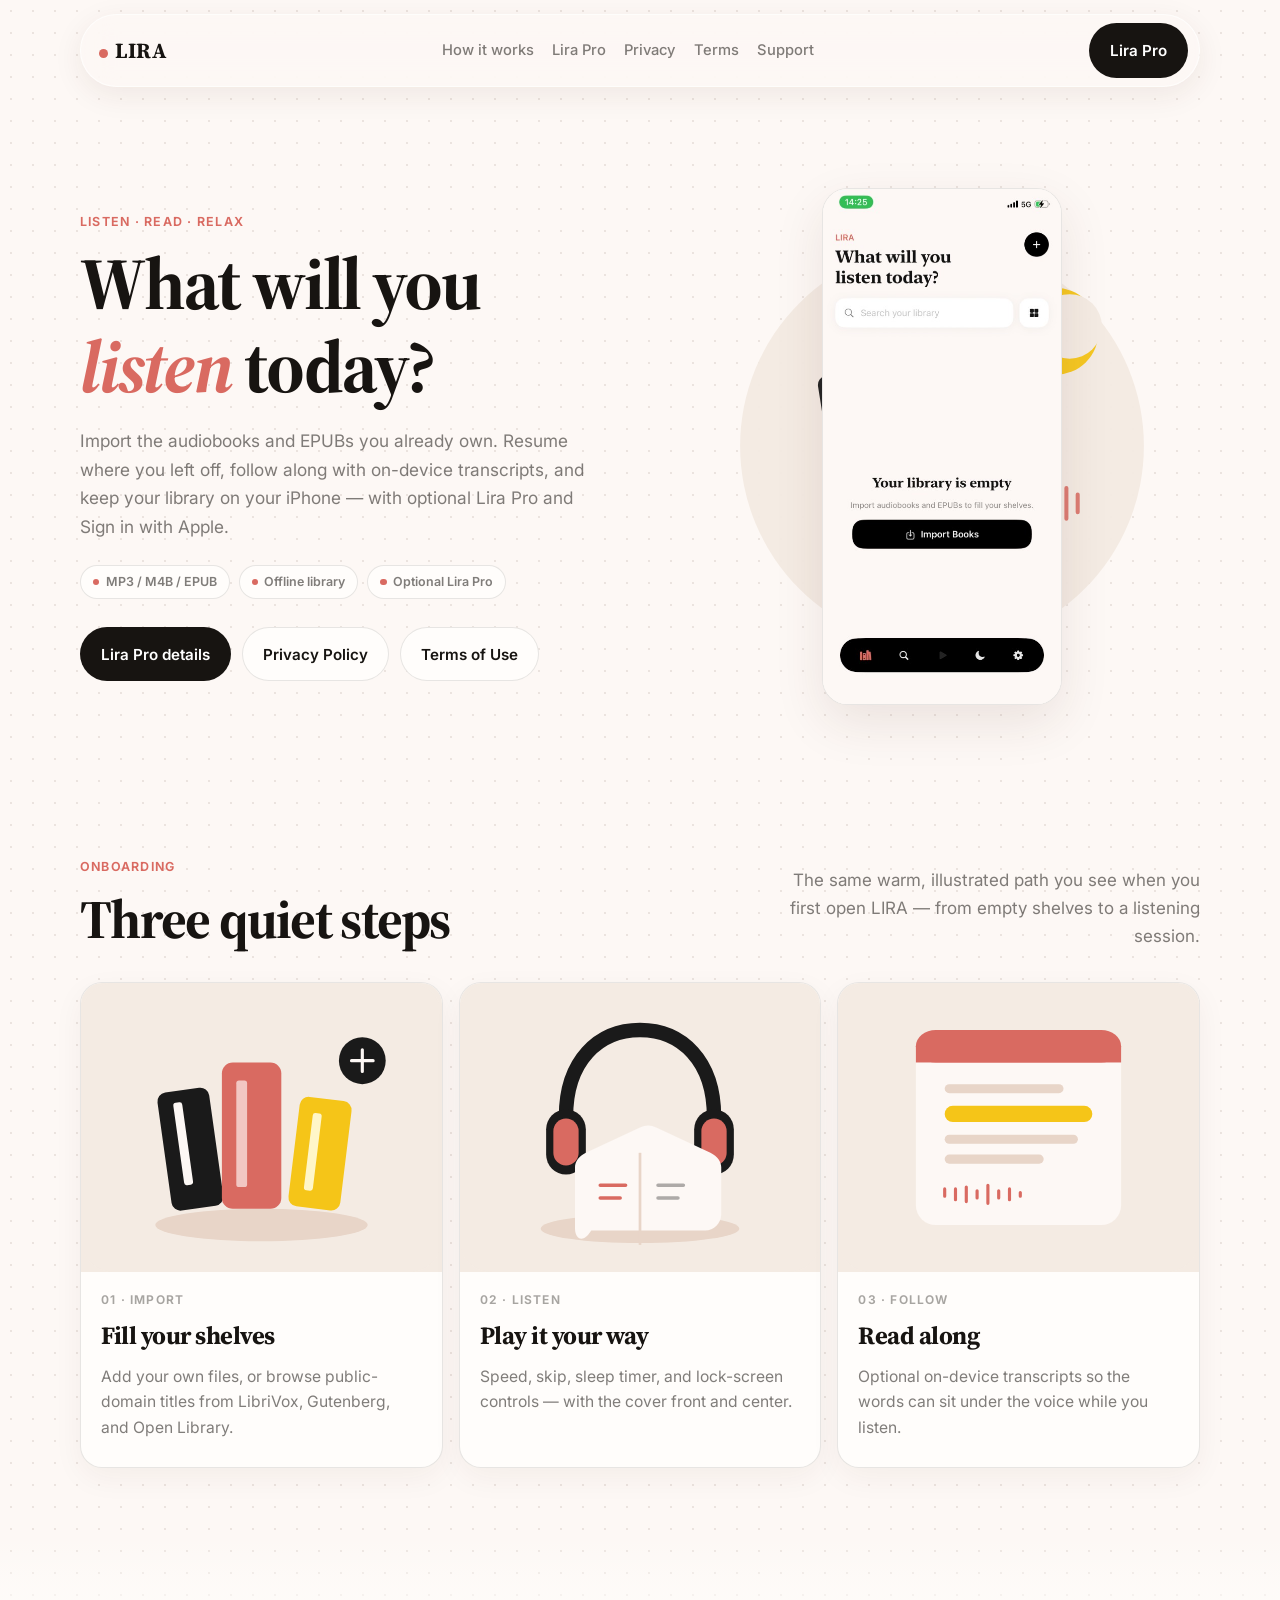
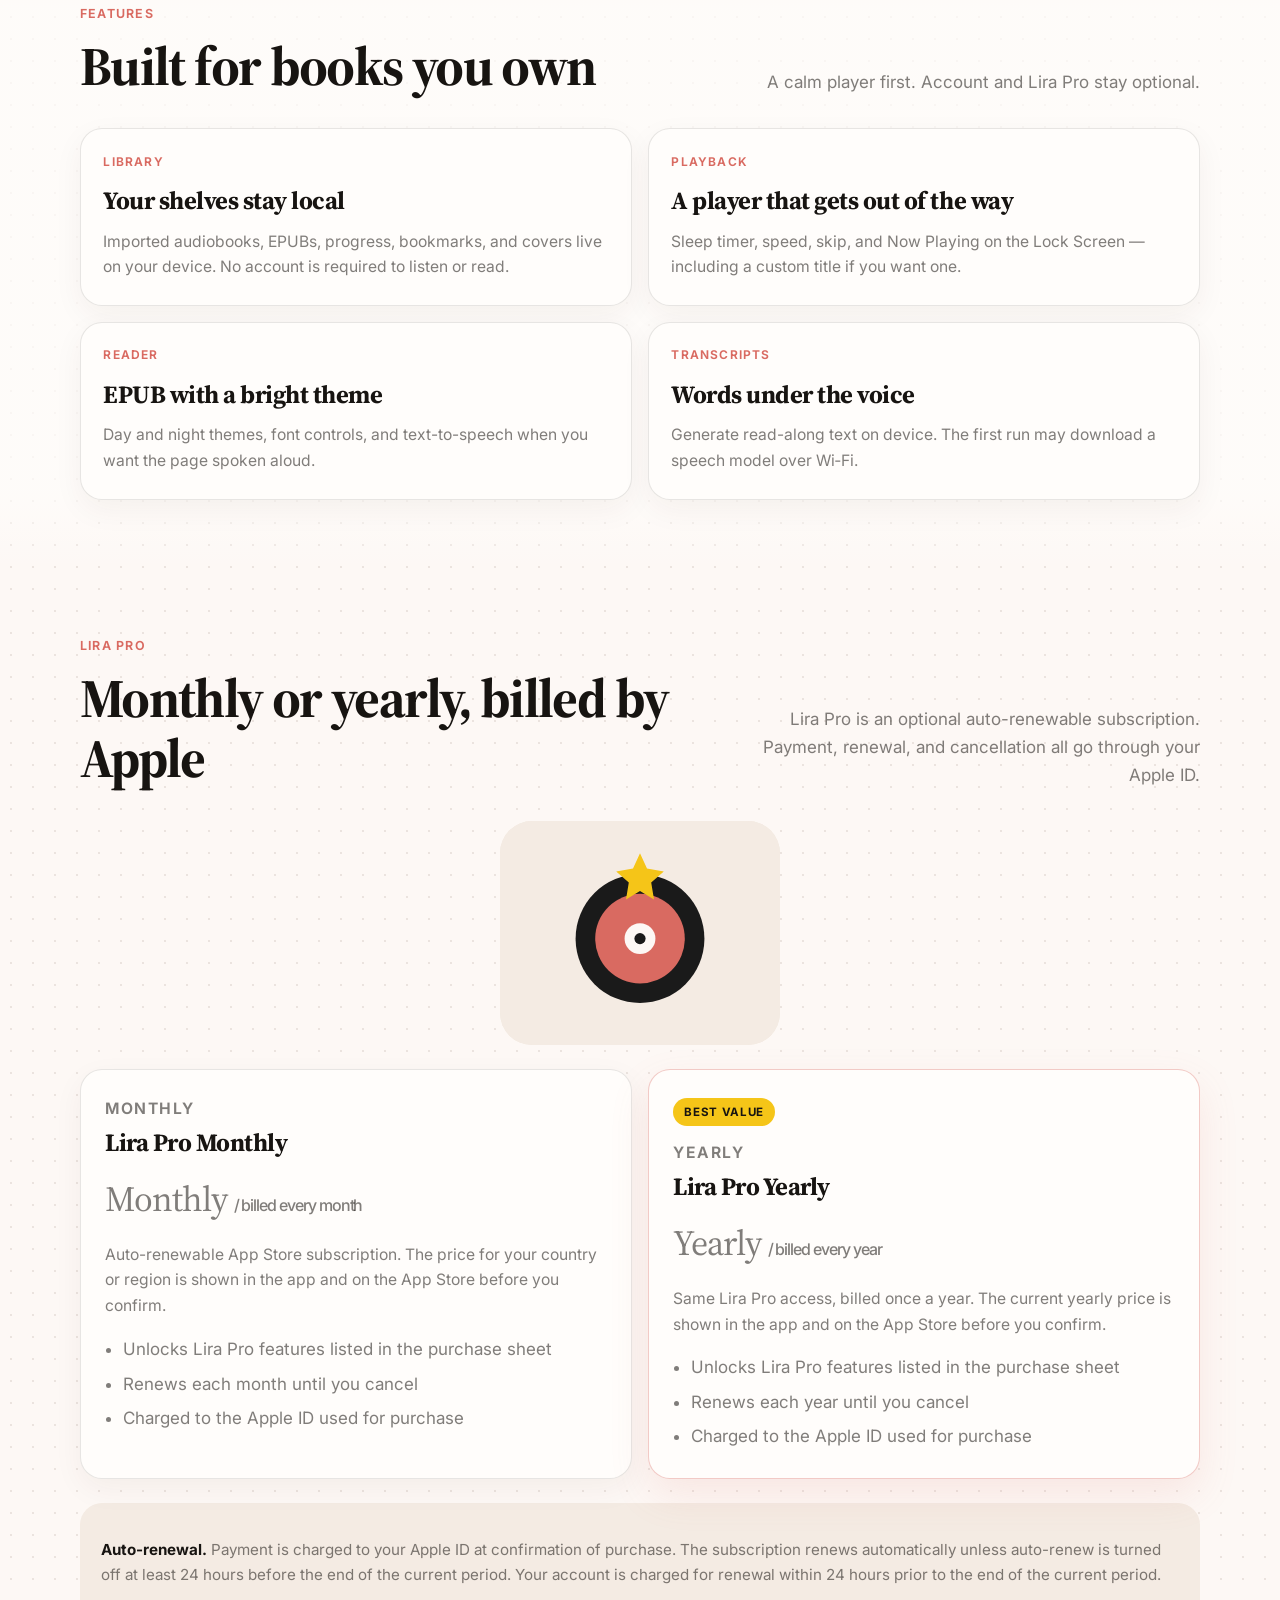
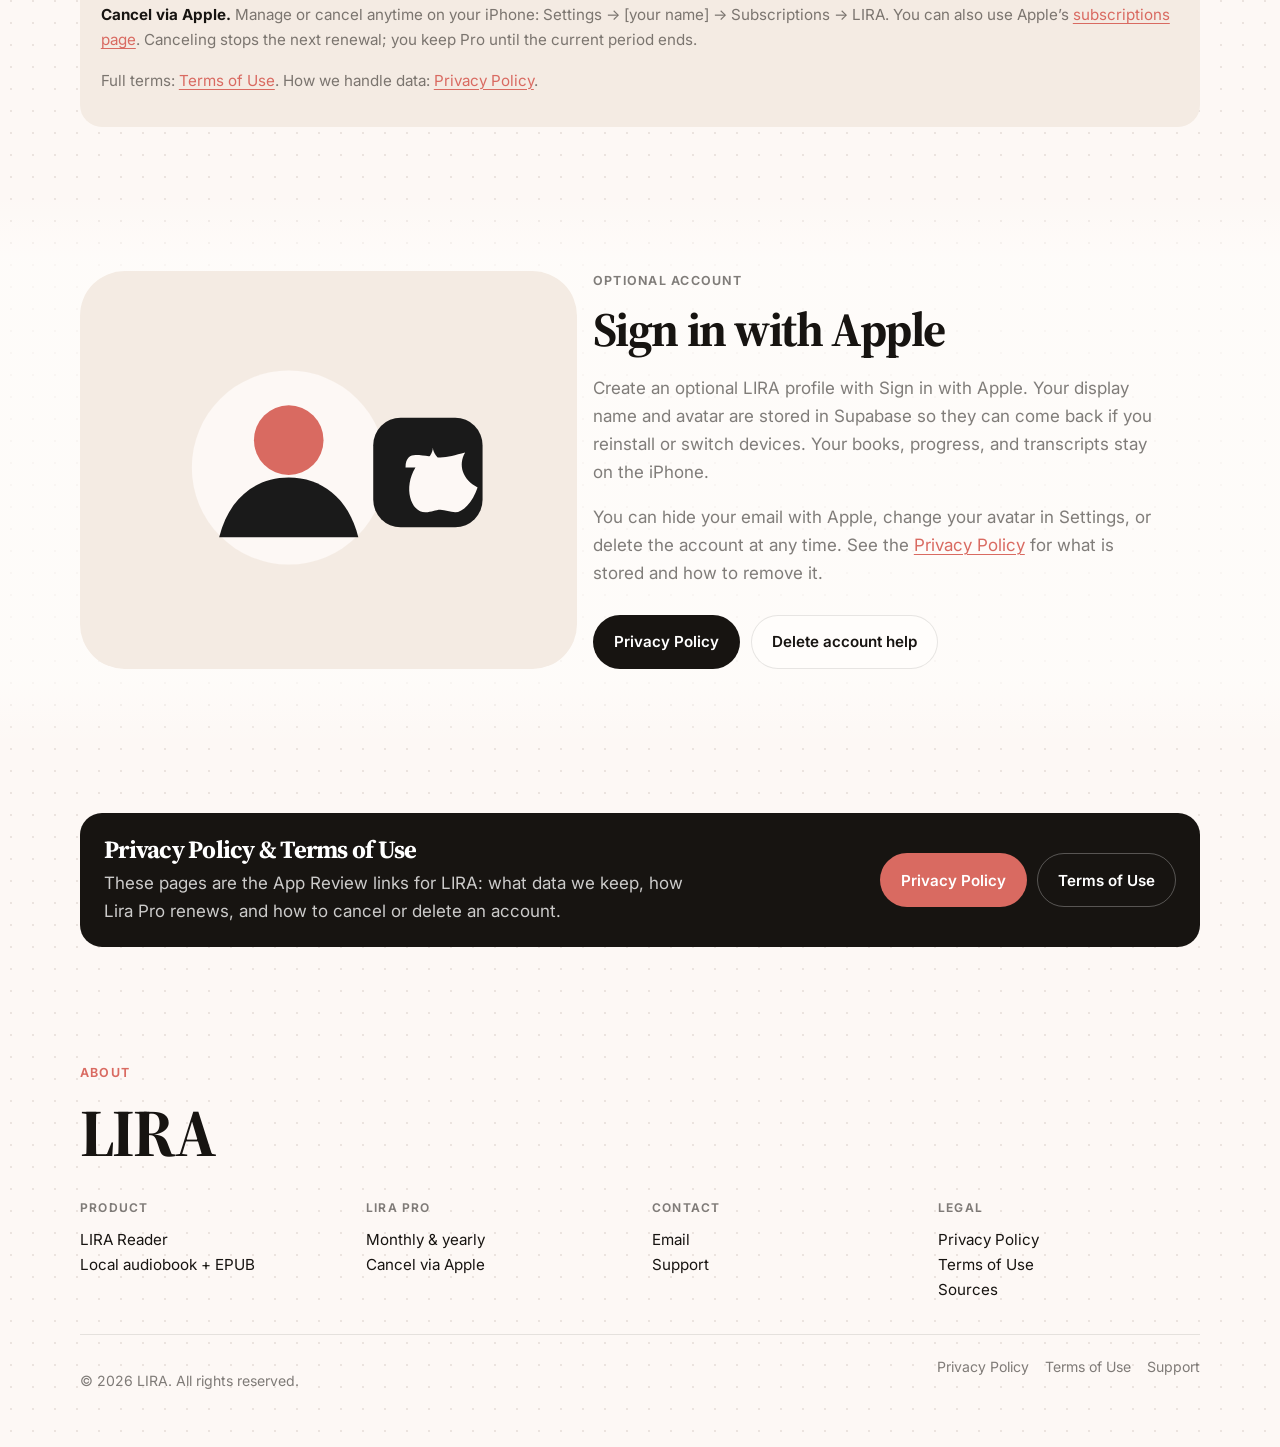
==== index.html @ 53549c36 "Redesign LIRA site in the app’s bright theme for App Review. Add Lira Pro monthly/yearly terms, Sign" ====
<!DOCTYPE html>
<html lang="en">
<head>
  <meta charset="UTF-8">
  <meta name="viewport" content="width=device-width, initial-scale=1">
  <title>LIRA — Audiobook &amp; EPUB Player</title>
  <meta name="description" content="LIRA is a calm audiobook and ebook player for books you already own. Optional Lira Pro, Sign in with Apple, and on-device listening.">
  <link rel="canonical" href="https://zeffou.github.io/lira-web/">
  <meta name="theme-color" content="#fdf8f5">
  <link rel="preconnect" href="https://fonts.googleapis.com">
  <link rel="preconnect" href="https://fonts.gstatic.com" crossorigin>
  <link href="https://fonts.googleapis.com/css2?family=Inter:wght@400;500;600;700&family=Source+Serif+4:ital,wght@0,600;0,700;1,600;1,700&display=swap" rel="stylesheet">
  <link rel="stylesheet" href="css/site.css">
</head>
<body>
  <a class="skip-link" href="#main">Skip to content</a>

  <header class="site-header">
    <div class="site-header__inner">
      <a class="logo" href="index.html"><span class="logo__mark"></span>LIRA</a>
      <nav class="site-nav" aria-label="Primary">
        <a href="#how">How it works</a>
        <a href="#pro">Lira Pro</a>
        <a href="privacy.html">Privacy</a>
        <a href="terms.html">Terms</a>
        <a href="support.html">Support</a>
      </nav>
      <a class="btn btn--fill header-cta" href="#pro">Lira Pro</a>
      <button class="nav-toggle" type="button" aria-expanded="false" aria-controls="mobile-nav" aria-label="Open menu">
        <span></span><span></span><span></span>
      </button>
    </div>
    <nav class="mobile-nav" id="mobile-nav" aria-label="Mobile">
      <a href="#how">How it works</a>
      <a href="#pro">Lira Pro</a>
      <a href="#account">Sign in with Apple</a>
      <a href="privacy.html">Privacy Policy</a>
      <a href="terms.html">Terms of Use</a>
      <a href="support.html">Support</a>
      <a class="btn btn--fill" href="#pro">View Lira Pro</a>
    </nav>
  </header>

  <main id="main">
    <section class="shell hero">
      <div>
        <p class="label">Listen · Read · Relax</p>
        <h1 class="display">What will you <span class="mark">listen</span> today?</h1>
        <p class="hero__lead">Import the audiobooks and EPUBs you already own. Resume where you left off, follow along with on-device transcripts, and keep your library on your iPhone — with optional Lira Pro and Sign in with Apple.</p>
        <div class="hero__meta">
          <span class="chip">MP3 / M4B / EPUB</span>
          <span class="chip">Offline library</span>
          <span class="chip">Optional Lira Pro</span>
        </div>
        <div class="hero__actions">
          <a class="btn btn--fill" href="#pro">Lira Pro details</a>
          <a class="btn btn--ghost" href="privacy.html">Privacy Policy</a>
          <a class="btn btn--ghost" href="terms.html">Terms of Use</a>
        </div>
      </div>

      <div class="hero-visual" aria-hidden="true">
        <img class="hero-blob" src="assets/illu-hero.svg" alt="">
        <div class="phone phone--front">
          <img src="assets/library.png" alt="">
        </div>
      </div>
    </section>

    <section class="section" id="how">
      <div class="shell">
        <div class="section__head">
          <div>
            <p class="label">Onboarding</p>
            <h2 class="display">Three quiet steps</h2>
          </div>
          <p>The same warm, illustrated path you see when you first open LIRA — from empty shelves to a listening session.</p>
        </div>

        <div class="onboard-grid">
          <article class="onboard-card">
            <img src="assets/illu-import.svg" alt="">
            <div class="onboard-card__body">
              <p class="kicker">01 · Import</p>
              <h3>Fill your shelves</h3>
              <p>Add your own files, or browse public-domain titles from LibriVox, Gutenberg, and Open Library.</p>
            </div>
          </article>
          <article class="onboard-card">
            <img src="assets/illu-listen.svg" alt="">
            <div class="onboard-card__body">
              <p class="kicker">02 · Listen</p>
              <h3>Play it your way</h3>
              <p>Speed, skip, sleep timer, and lock-screen controls — with the cover front and center.</p>
            </div>
          </article>
          <article class="onboard-card">
            <img src="assets/illu-follow.svg" alt="">
            <div class="onboard-card__body">
              <p class="kicker">03 · Follow</p>
              <h3>Read along</h3>
              <p>Optional on-device transcripts so the words can sit under the voice while you listen.</p>
            </div>
          </article>
        </div>
      </div>
    </section>

    <section class="section section--paper" id="features">
      <div class="shell">
        <div class="section__head">
          <div>
            <p class="label">Features</p>
            <h2 class="display">Built for books you own</h2>
          </div>
          <p>A calm player first. Account and Lira Pro stay optional.</p>
        </div>
        <div class="feature-grid">
          <article class="feature-card">
            <p class="kicker">Library</p>
            <h3>Your shelves stay local</h3>
            <p>Imported audiobooks, EPUBs, progress, bookmarks, and covers live on your device. No account is required to listen or read.</p>
          </article>
          <article class="feature-card">
            <p class="kicker">Playback</p>
            <h3>A player that gets out of the way</h3>
            <p>Sleep timer, speed, skip, and Now Playing on the Lock Screen — including a custom title if you want one.</p>
          </article>
          <article class="feature-card">
            <p class="kicker">Reader</p>
            <h3>EPUB with a bright theme</h3>
            <p>Day and night themes, font controls, and text-to-speech when you want the page spoken aloud.</p>
          </article>
          <article class="feature-card">
            <p class="kicker">Transcripts</p>
            <h3>Words under the voice</h3>
            <p>Generate read-along text on device. The first run may download a speech model over Wi‑Fi.</p>
          </article>
        </div>
      </div>
    </section>

    <section class="section" id="pro">
      <div class="shell">
        <div class="section__head">
          <div>
            <p class="label">Lira Pro</p>
            <h2 class="display">Monthly or yearly, billed by Apple</h2>
          </div>
          <p>Lira Pro is an optional auto-renewable subscription. Payment, renewal, and cancellation all go through your Apple ID.</p>
        </div>
        <img class="section-illu" src="assets/illu-pro.svg" alt="Illustrated listening disc with a gold star">

        <div class="plan-grid">
          <article class="plan-card">
            <p class="label">Monthly</p>
            <h3>Lira Pro Monthly</h3>
            <p class="price">Monthly <span>/ billed every month</span></p>
            <p>Auto-renewable App Store subscription. The price for your country or region is shown in the app and on the App Store before you confirm.</p>
            <ul>
              <li>Unlocks Lira Pro features listed in the purchase sheet</li>
              <li>Renews each month until you cancel</li>
              <li>Charged to the Apple ID used for purchase</li>
            </ul>
          </article>
          <article class="plan-card plan-card--yearly">
            <span class="plan-badge">Best value</span>
            <p class="label">Yearly</p>
            <h3>Lira Pro Yearly</h3>
            <p class="price">Yearly <span>/ billed every year</span></p>
            <p>Same Lira Pro access, billed once a year. The current yearly price is shown in the app and on the App Store before you confirm.</p>
            <ul>
              <li>Unlocks Lira Pro features listed in the purchase sheet</li>
              <li>Renews each year until you cancel</li>
              <li>Charged to the Apple ID used for purchase</li>
            </ul>
          </article>
        </div>

        <div class="renew-note">
          <p><strong>Auto-renewal.</strong> Payment is charged to your Apple ID at confirmation of purchase. The subscription renews automatically unless auto-renew is turned off at least 24 hours before the end of the current period. Your account is charged for renewal within 24 hours prior to the end of the current period.</p>
          <p><strong>Cancel via Apple.</strong> Manage or cancel anytime on your iPhone: Settings → [your name] → Subscriptions → LIRA. You can also use Apple’s <a href="https://apps.apple.com/account/subscriptions">subscriptions page</a>. Canceling stops the next renewal; you keep Pro until the current period ends.</p>
          <p>Full terms: <a href="terms.html">Terms of Use</a>. How we handle data: <a href="privacy.html">Privacy Policy</a>.</p>
        </div>
      </div>
    </section>

    <section class="section section--paper" id="account">
      <div class="shell account-grid">
        <img src="assets/illu-account.svg" alt="Illustrated profile avatar next to the Apple sign-in mark">
        <div class="account-copy">
          <p class="label">Optional account</p>
          <h2 class="display">Sign in with Apple</h2>
          <p>Create an optional LIRA profile with Sign in with Apple. Your display name and avatar are stored in Supabase so they can come back if you reinstall or switch devices. Your books, progress, and transcripts stay on the iPhone.</p>
          <p>You can hide your email with Apple, change your avatar in Settings, or delete the account at any time. See the <a href="privacy.html">Privacy Policy</a> for what is stored and how to remove it.</p>
          <div class="hero__actions">
            <a class="btn btn--fill" href="privacy.html">Privacy Policy</a>
            <a class="btn btn--ghost" href="support.html">Delete account help</a>
          </div>
        </div>
      </div>
    </section>

    <section class="section">
      <div class="shell">
        <div class="legal-callout">
          <div>
            <h2 class="display">Privacy Policy &amp; Terms of Use</h2>
            <p>These pages are the App Review links for LIRA: what data we keep, how Lira Pro renews, and how to cancel or delete an account.</p>
          </div>
          <div class="legal-callout__actions">
            <a class="btn btn--coral" href="privacy.html">Privacy Policy</a>
            <a class="btn btn--ghost" href="terms.html">Terms of Use</a>
          </div>
        </div>
      </div>
    </section>
  </main>

  <footer class="site-footer">
    <div class="shell">
      <p class="label">About</p>
      <h2 class="display" style="font-size:clamp(2.4rem,7vw,4.2rem)">LIRA</h2>
      <div class="colophon-grid">
        <div>
          <h3>Product</h3>
          <p>LIRA Reader<br>Local audiobook + EPUB</p>
        </div>
        <div>
          <h3>Lira Pro</h3>
          <p><a href="#pro">Monthly &amp; yearly</a><br>Cancel via Apple</p>
        </div>
        <div>
          <h3>Contact</h3>
          <p><a href="mailto:tumba.miller@gmail.com">Email</a><br><a href="support.html">Support</a></p>
        </div>
        <div>
          <h3>Legal</h3>
          <p><a href="privacy.html">Privacy Policy</a><br><a href="terms.html">Terms of Use</a><br><a href="sources.html">Sources</a></p>
        </div>
      </div>
      <div class="site-footer__bottom">
        <p>© <span id="y"></span> LIRA. All rights reserved.</p>
        <div class="footer-links">
          <a href="privacy.html">Privacy Policy</a>
          <a href="terms.html">Terms of Use</a>
          <a href="support.html">Support</a>
        </div>
      </div>
    </div>
  </footer>
  <script src="js/site.js"></script>
</body>
</html>
---- css/site.css ----
:root {
  --cream: #fdf8f5;
  --cream-deep: #f4ebe3;
  --paper: #fffdfb;
  --coral: #d96a61;
  --coral-deep: #c2554d;
  --coral-soft: #f2c7c3;
  --mustard: #f5c518;
  --ink: #171411;
  --muted: rgba(23, 20, 17, 0.55);
  --faint: rgba(23, 20, 17, 0.38);
  --line: rgba(23, 20, 17, 0.1);
  --shadow: 0 18px 50px rgba(80, 42, 28, 0.1);
  --radius: 22px;
  --radius-lg: 32px;
  --max: 1120px;
  --font: "Inter", system-ui, -apple-system, sans-serif;
  --display: "Source Serif 4", Georgia, "Times New Roman", serif;
}

*,
*::before,
*::after {
  box-sizing: border-box;
}

html {
  scroll-behavior: smooth;
}

@media (prefers-reduced-motion: reduce) {
  html {
    scroll-behavior: auto;
  }

  *,
  *::before,
  *::after {
    animation: none !important;
    transition: none !important;
  }
}

body {
  margin: 0;
  min-height: 100dvh;
  color: var(--ink);
  font-family: var(--font);
  font-size: 1.0625rem;
  line-height: 1.65;
  background-color: var(--cream);
  background-image: radial-gradient(rgba(80, 42, 28, 0.1) 1px, transparent 1px);
  background-size: 22px 22px;
}

img {
  max-width: 100%;
  display: block;
}

a {
  color: var(--coral);
  text-decoration-thickness: 1px;
  text-underline-offset: 0.18em;
}

a:hover {
  color: var(--coral-deep);
}

.skip-link {
  position: absolute;
  left: -9999px;
  top: 0;
  z-index: 100;
  background: var(--ink);
  color: #fff;
  padding: 0.75rem 1rem;
  border-radius: 999px;
}

.skip-link:focus {
  left: 1rem;
  top: 1rem;
}

.shell {
  width: min(100% - 2rem, var(--max));
  margin-inline: auto;
}

.label {
  margin: 0 0 0.7rem;
  color: var(--coral);
  font-size: 0.78rem;
  font-weight: 650;
  letter-spacing: 0.1em;
  text-transform: uppercase;
}

.display {
  margin: 0;
  font-family: var(--display);
  font-weight: 700;
  letter-spacing: -0.03em;
  line-height: 1.12;
}

.mark {
  font-style: italic;
  color: var(--coral);
}

/* Header */
.site-header {
  position: sticky;
  top: 0;
  z-index: 40;
  padding: 0.85rem 1rem 0;
  background: transparent;
}

.site-header__inner {
  display: flex;
  align-items: center;
  justify-content: space-between;
  gap: 1rem;
  width: min(100%, var(--max));
  margin-inline: auto;
  padding: 0.55rem 0.7rem 0.55rem 1.15rem;
  border: 1px solid rgba(255, 255, 255, 0.65);
  border-radius: 999px;
  background: rgba(253, 248, 245, 0.78);
  box-shadow: 0 8px 30px rgba(80, 42, 28, 0.08);
  backdrop-filter: blur(16px) saturate(160%);
  -webkit-backdrop-filter: blur(16px) saturate(160%);
}

.logo {
  display: inline-flex;
  align-items: baseline;
  gap: 0.45rem;
  color: var(--ink);
  text-decoration: none;
  font-family: var(--display);
  font-size: 1.35rem;
  font-weight: 700;
  letter-spacing: 0.02em;
}

.logo:hover {
  color: var(--ink);
}

.logo__mark {
  width: 0.55rem;
  height: 0.55rem;
  border-radius: 50%;
  background: var(--coral);
}

.site-nav {
  display: none;
  flex-wrap: wrap;
  gap: 0.2rem 1.15rem;
}

.site-nav a {
  color: var(--muted);
  text-decoration: none;
  font-size: 0.92rem;
  font-weight: 500;
}

.site-nav a:hover,
.site-nav a[aria-current="page"] {
  color: var(--ink);
}

.header-cta {
  display: none;
}

.nav-toggle {
  width: 44px;
  height: 44px;
  border: 0;
  background: transparent;
  border-radius: 999px;
  cursor: pointer;
}

.nav-toggle span {
  display: block;
  width: 18px;
  height: 2px;
  margin: 5px auto;
  background: var(--ink);
  border-radius: 2px;
}

.mobile-nav {
  display: none;
  position: absolute;
  left: 1rem;
  right: 1rem;
  top: 4.6rem;
  padding: 0.75rem 1.25rem 1.25rem;
  border: 1px solid var(--line);
  border-radius: var(--radius);
  background: rgba(253, 248, 245, 0.96);
  box-shadow: var(--shadow);
}

.mobile-nav.is-open {
  display: flex;
  flex-direction: column;
  gap: 0.15rem;
}

.mobile-nav a {
  padding: 0.7rem 0;
  color: var(--ink);
  text-decoration: none;
  border-bottom: 1px solid var(--line);
  font-weight: 500;
}

.mobile-nav a.btn {
  margin-top: 0.75rem;
  border-bottom: 0;
  color: #fff;
}

@media (min-width: 880px) {
  .site-nav,
  .header-cta {
    display: flex;
  }

  .nav-toggle,
  .mobile-nav {
    display: none !important;
  }
}

/* Buttons — black pills like the app */
.btn {
  display: inline-flex;
  align-items: center;
  justify-content: center;
  gap: 0.5rem;
  padding: 0.85rem 1.25rem;
  border: 1px solid transparent;
  border-radius: 999px;
  color: var(--ink);
  background: transparent;
  font-family: var(--font);
  font-size: 0.95rem;
  font-weight: 600;
  text-decoration: none;
  transition: transform 0.15s ease, background 0.15s ease, color 0.15s ease;
}

.btn:hover {
  color: var(--ink);
}

@media (prefers-reduced-motion: no-preference) {
  .btn:hover {
    transform: translateY(-1px);
  }
}

.btn--fill {
  background: var(--ink);
  color: #fff;
}

.btn--fill:hover {
  background: #2a2623;
  color: #fff;
}

.btn--coral {
  background: var(--coral);
  color: #fff;
}

.btn--coral:hover {
  background: var(--coral-deep);
  color: #fff;
}

.btn--ghost {
  border-color: var(--line);
  background: var(--paper);
  color: var(--ink);
}

.btn--ghost:hover {
  border-color: rgba(23, 20, 17, 0.22);
  color: var(--ink);
}

/* Hero */
.hero {
  padding: 3.5rem 0 2.5rem;
  display: grid;
  gap: 2.5rem;
  align-items: center;
}

@media (min-width: 960px) {
  .hero {
    grid-template-columns: 1.05fr 0.95fr;
    gap: 2rem;
    min-height: 78vh;
    padding: 4.5rem 0 3.5rem;
  }
}

.hero h1 {
  font-size: clamp(2.6rem, 7vw, 4.6rem);
  max-width: 12ch;
}

.hero__lead {
  margin: 1.2rem 0 0;
  max-width: 32rem;
  color: var(--muted);
  font-size: 1.08rem;
}

.hero__meta {
  margin: 1.5rem 0 0;
  display: flex;
  flex-wrap: wrap;
  gap: 0.55rem;
}

.chip {
  display: inline-flex;
  align-items: center;
  gap: 0.4rem;
  padding: 0.35rem 0.75rem;
  border-radius: 999px;
  background: var(--paper);
  border: 1px solid var(--line);
  color: var(--muted);
  font-size: 0.78rem;
  font-weight: 600;
}

.chip::before {
  content: "";
  width: 0.4rem;
  height: 0.4rem;
  border-radius: 50%;
  background: var(--coral);
}

.hero__actions {
  margin-top: 1.75rem;
  display: flex;
  flex-wrap: wrap;
  gap: 0.7rem;
}

.hero-visual {
  position: relative;
  min-height: 28rem;
  display: grid;
  place-items: center;
}

.hero-blob {
  position: absolute;
  width: min(92%, 420px);
  opacity: 0.95;
  z-index: 0;
}

.phone {
  width: min(100%, 240px);
  border: 1px solid var(--line);
  background: var(--paper);
  overflow: hidden;
  position: relative;
  z-index: 2;
  box-shadow: var(--shadow);
  border-radius: 1.6rem;
}

.phone img {
  width: 100%;
  aspect-ratio: 9 / 19.5;
  object-fit: contain;
  object-position: top center;
  background: var(--cream);
}

/* Sections */
.section {
  padding: 4.25rem 0;
}

.section--paper {
  background: linear-gradient(180deg, transparent, rgba(255, 253, 251, 0.7) 12%, rgba(255, 253, 251, 0.7) 88%, transparent);
}

.section__head {
  display: grid;
  gap: 1rem;
  margin-bottom: 2rem;
}

@media (min-width: 860px) {
  .section__head {
    grid-template-columns: 1.2fr 0.8fr;
    align-items: end;
  }

  .section__head > p {
    text-align: right;
    justify-self: end;
  }
}

.section__head h2 {
  font-size: clamp(2.1rem, 5vw, 3.4rem);
}

.section__head > p {
  margin: 0;
  color: var(--muted);
  max-width: 28rem;
}

.onboard-grid,
.feature-grid,
.plan-grid,
.account-grid {
  display: grid;
  gap: 1rem;
}

@media (min-width: 800px) {
  .onboard-grid {
    grid-template-columns: repeat(3, 1fr);
  }

  .plan-grid {
    grid-template-columns: repeat(2, 1fr);
  }

  .account-grid {
    grid-template-columns: 0.9fr 1.1fr;
    align-items: center;
  }
}

@media (min-width: 880px) {
  .feature-grid {
    grid-template-columns: repeat(2, 1fr);
  }
}

.onboard-card,
.feature-card,
.plan-card,
.panel {
  background: var(--paper);
  border: 1px solid var(--line);
  border-radius: var(--radius);
  box-shadow: 0 10px 30px rgba(80, 42, 28, 0.05);
}

.onboard-card {
  overflow: hidden;
  padding: 0 0 1.35rem;
}

.onboard-card img {
  width: 100%;
  aspect-ratio: 5 / 4;
  object-fit: cover;
  background: var(--cream-deep);
}

.onboard-card .onboard-card__body {
  padding: 1.15rem 1.25rem 0.25rem;
}

.onboard-card .kicker {
  margin: 0 0 0.35rem;
  color: var(--faint);
  font-size: 0.75rem;
  font-weight: 650;
  letter-spacing: 0.1em;
  text-transform: uppercase;
}

.onboard-card h3,
.feature-card h3,
.plan-card h3 {
  margin: 0 0 0.45rem;
  font-family: var(--display);
  font-size: 1.55rem;
  font-weight: 700;
  letter-spacing: -0.02em;
}

.onboard-card p,
.feature-card p,
.plan-card p {
  margin: 0;
  color: var(--muted);
  font-size: 0.98rem;
}

.feature-card {
  padding: 1.4rem 1.4rem 1.55rem;
}

.feature-card .kicker {
  margin: 0 0 0.55rem;
  color: var(--coral);
  font-size: 0.75rem;
  font-weight: 650;
  letter-spacing: 0.1em;
  text-transform: uppercase;
}

.plan-card {
  padding: 1.6rem 1.5rem 1.7rem;
  position: relative;
}

.plan-card--yearly {
  border-color: rgba(217, 106, 97, 0.35);
  box-shadow: 0 16px 40px rgba(217, 106, 97, 0.12);
}

.plan-badge {
  display: inline-flex;
  margin-bottom: 0.85rem;
  padding: 0.28rem 0.7rem;
  border-radius: 999px;
  background: var(--mustard);
  color: var(--ink);
  font-size: 0.72rem;
  font-weight: 700;
  letter-spacing: 0.06em;
  text-transform: uppercase;
}

.plan-card .price {
  margin: 0.35rem 0 0.85rem;
  font-family: var(--display);
  font-size: 2.2rem;
  letter-spacing: -0.03em;
}

.plan-card .price span {
  font-family: var(--font);
  font-size: 1rem;
  color: var(--muted);
  font-weight: 500;
}

.plan-card ul {
  margin: 1rem 0 0;
  padding-left: 1.1rem;
  color: var(--muted);
}

.plan-card li + li {
  margin-top: 0.4rem;
}

.section-illu {
  width: min(100%, 280px);
  margin: 0 auto 1.5rem;
  border-radius: var(--radius-lg);
  background: var(--cream-deep);
}

.renew-note {
  margin-top: 1.5rem;
  padding: 1.2rem 1.3rem;
  border-radius: var(--radius);
  background: var(--cream-deep);
  color: var(--muted);
  font-size: 0.95rem;
}

.renew-note strong {
  color: var(--ink);
}

.account-copy {
  padding: 0.5rem 0;
}

.account-copy h2 {
  font-size: clamp(2rem, 4.5vw, 3rem);
}

.account-copy p {
  color: var(--muted);
  max-width: 36rem;
}

.account-copy img {
  width: 100%;
  border-radius: var(--radius-lg);
  background: var(--cream-deep);
}

.legal-callout {
  display: flex;
  flex-wrap: wrap;
  gap: 1rem;
  align-items: center;
  justify-content: space-between;
  padding: 1.4rem 1.5rem;
  border-radius: var(--radius);
  background: var(--ink);
  color: #fff;
}

.legal-callout p {
  margin: 0;
  max-width: 38rem;
  color: rgba(255, 255, 255, 0.78);
}

.legal-callout h2 {
  margin: 0 0 0.35rem;
  color: #fff;
  font-size: 1.55rem;
}

.legal-callout .btn--ghost {
  background: transparent;
  border-color: rgba(255, 255, 255, 0.28);
  color: #fff;
}

.legal-callout .btn--ghost:hover {
  background: rgba(255, 255, 255, 0.08);
  color: #fff;
}

.legal-callout__actions {
  display: flex;
  flex-wrap: wrap;
  gap: 0.6rem;
}

/* Legal pages */
.page {
  padding: 3rem 0 4.5rem;
}

.panel {
  padding: 1.75rem 1.4rem;
}

.page-title {
  font-family: var(--display);
  font-size: clamp(2.1rem, 6vw, 3.4rem);
  letter-spacing: -0.03em;
  line-height: 1.12;
  margin: 0 0 0.65rem;
}

.page-lead,
.meta {
  color: var(--muted);
}

.meta {
  margin: 0 0 1.1rem;
  font-size: 0.92rem;
}

.page-lead {
  margin: 0 0 1.4rem;
  max-width: 42rem;
}

.prose h2 {
  margin: 2rem 0 0.65rem;
  font-family: var(--display);
  font-size: 1.45rem;
  letter-spacing: -0.02em;
}

.prose h3 {
  margin: 1.4rem 0 0.4rem;
  font-size: 1.05rem;
}

.prose p,
.prose ul {
  margin: 0 0 1rem;
  color: rgba(23, 20, 17, 0.78);
}

.prose ul {
  padding-left: 1.15rem;
}

.faq details {
  border-top: 1px solid var(--line);
  padding: 1rem 0;
}

.faq details:last-child {
  border-bottom: 1px solid var(--line);
}

.faq summary {
  cursor: pointer;
  font-family: var(--display);
  font-size: 1.25rem;
  letter-spacing: -0.02em;
}

.faq details p {
  margin: 0.75rem 0 0;
  color: var(--muted);
}

.source-list {
  list-style: none;
  margin: 0;
  padding: 0;
}

.source-list li {
  padding: 1.1rem 0;
  border-top: 1px solid var(--line);
}

.source-list li:last-child {
  border-bottom: 1px solid var(--line);
}

.source-list strong {
  display: block;
  margin-bottom: 0.25rem;
  font-family: var(--display);
  font-size: 1.3rem;
}

.source-list span {
  color: var(--muted);
}

/* Footer */
.site-footer {
  padding: 3rem 0 2.5rem;
}

.colophon-grid {
  display: grid;
  gap: 1.5rem;
  margin: 1.75rem 0 2rem;
}

@media (min-width: 800px) {
  .colophon-grid {
    grid-template-columns: repeat(4, 1fr);
  }
}

.colophon-grid h3 {
  margin: 0 0 0.55rem;
  color: var(--muted);
  font-size: 0.75rem;
  letter-spacing: 0.1em;
  text-transform: uppercase;
  font-weight: 650;
}

.colophon-grid p,
.colophon-grid a {
  margin: 0;
  color: var(--ink);
  font-size: 0.95rem;
  text-decoration: none;
}

.colophon-grid a:hover {
  color: var(--coral);
}

.site-footer__bottom {
  display: flex;
  flex-wrap: wrap;
  gap: 0.75rem 1.25rem;
  justify-content: space-between;
  border-top: 1px solid var(--line);
  padding-top: 1.25rem;
  color: var(--muted);
  font-size: 0.88rem;
}

.site-footer__bottom a {
  color: var(--muted);
  text-decoration: none;
}

.site-footer__bottom a:hover {
  color: var(--ink);
}

.footer-links {
  display: flex;
  flex-wrap: wrap;
  gap: 0.75rem 1rem;
}
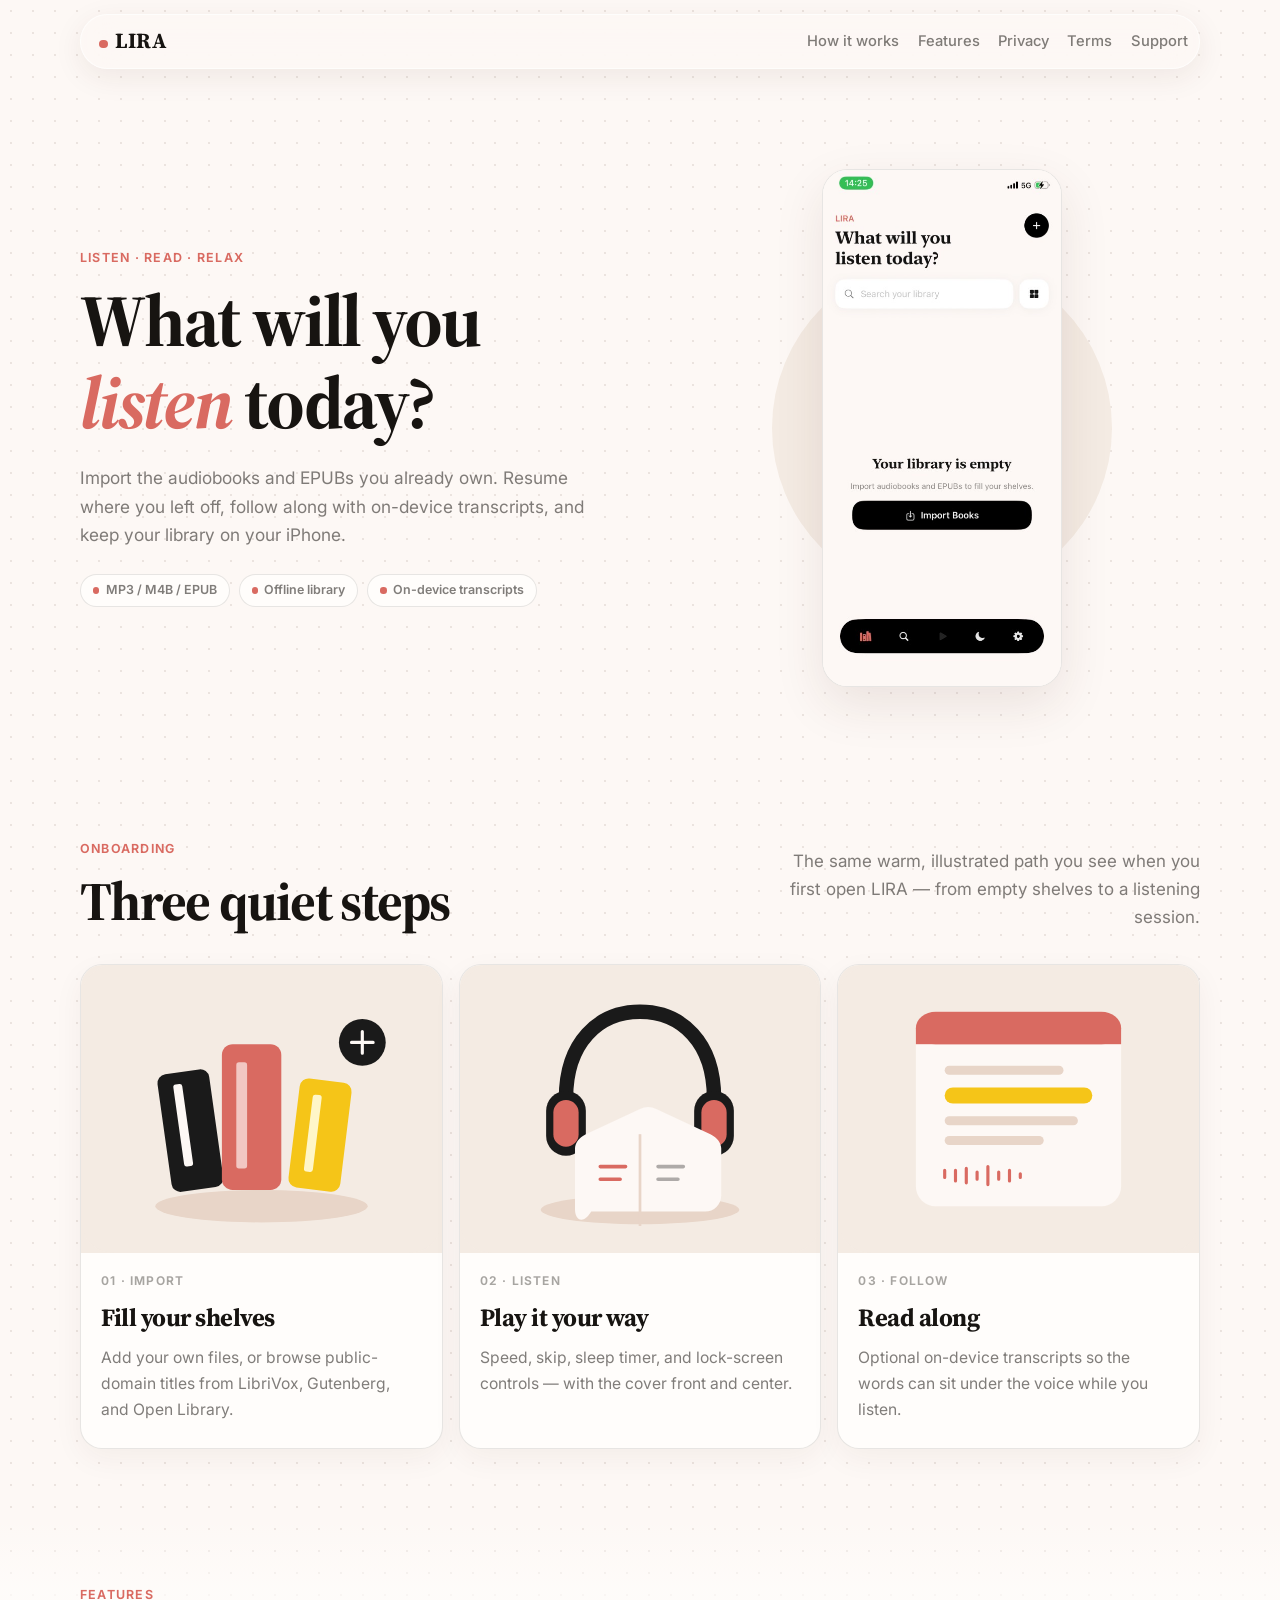
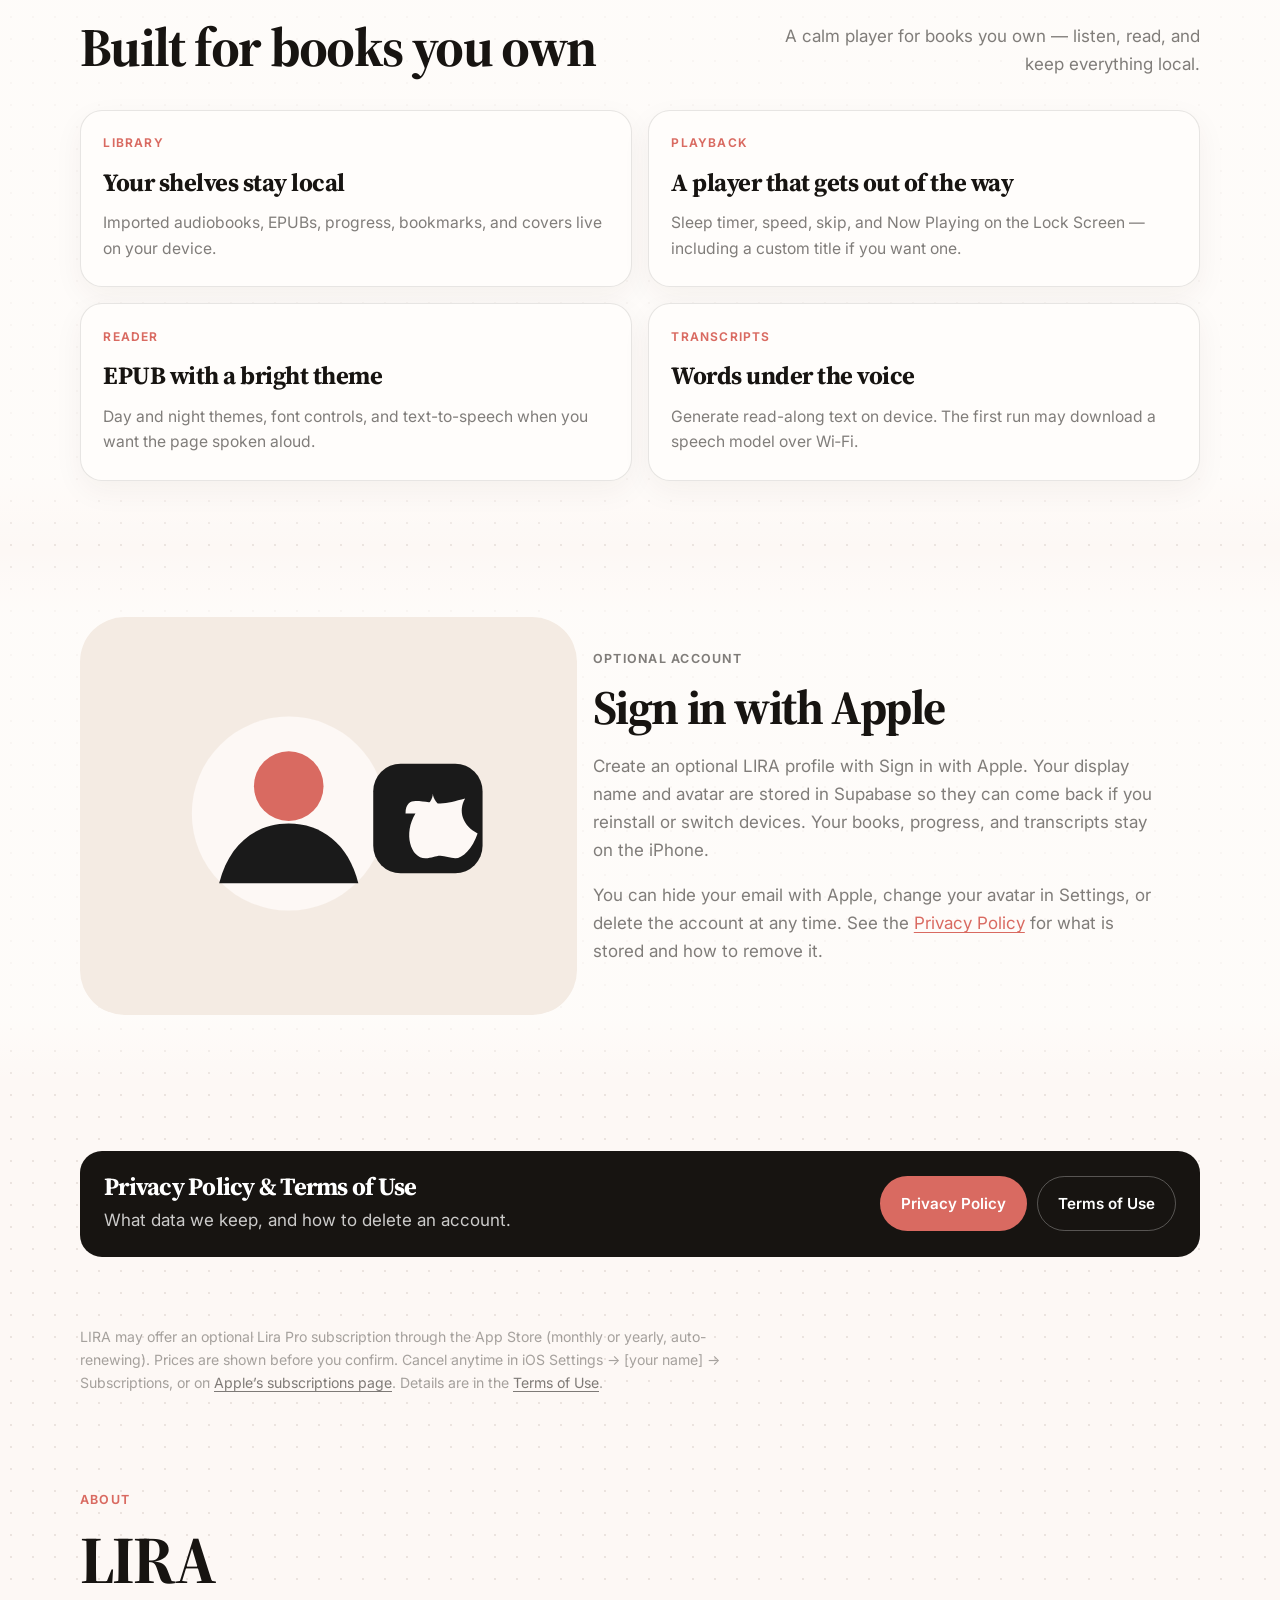
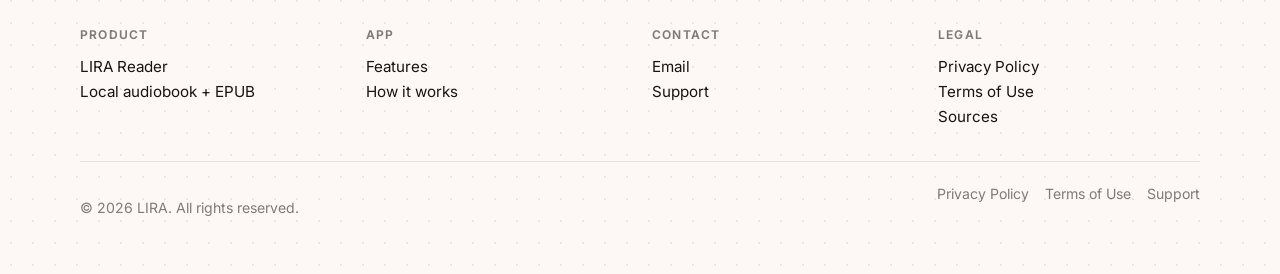
==== commit f8d3ebf1: "Quiet the homepage: drop hero buttons, simplify the phone backdrop, and tuck Lira Pro away. Keep the" ====
--- a/index.html
+++ b/index.html
@@ -4,7 +4,7 @@
   <meta charset="UTF-8">
   <meta name="viewport" content="width=device-width, initial-scale=1">
   <title>LIRA — Audiobook &amp; EPUB Player</title>
-  <meta name="description" content="LIRA is a calm audiobook and ebook player for books you already own. Optional Lira Pro, Sign in with Apple, and on-device listening.">
+  <meta name="description" content="LIRA is a calm audiobook and ebook player for books you already own. Import MP3, M4B, and EPUB files. Listen offline with sleep timer, bookmarks, and on-device transcripts.">
   <link rel="canonical" href="https://zeffou.github.io/lira-web/">
   <meta name="theme-color" content="#fdf8f5">
   <link rel="preconnect" href="https://fonts.googleapis.com">
@@ -20,24 +20,21 @@
       <a class="logo" href="index.html"><span class="logo__mark"></span>LIRA</a>
       <nav class="site-nav" aria-label="Primary">
         <a href="#how">How it works</a>
-        <a href="#pro">Lira Pro</a>
+        <a href="#features">Features</a>
         <a href="privacy.html">Privacy</a>
         <a href="terms.html">Terms</a>
         <a href="support.html">Support</a>
       </nav>
-      <a class="btn btn--fill header-cta" href="#pro">Lira Pro</a>
       <button class="nav-toggle" type="button" aria-expanded="false" aria-controls="mobile-nav" aria-label="Open menu">
         <span></span><span></span><span></span>
       </button>
     </div>
     <nav class="mobile-nav" id="mobile-nav" aria-label="Mobile">
       <a href="#how">How it works</a>
-      <a href="#pro">Lira Pro</a>
-      <a href="#account">Sign in with Apple</a>
+      <a href="#features">Features</a>
       <a href="privacy.html">Privacy Policy</a>
       <a href="terms.html">Terms of Use</a>
       <a href="support.html">Support</a>
-      <a class="btn btn--fill" href="#pro">View Lira Pro</a>
     </nav>
   </header>
 
@@ -46,21 +43,16 @@
       <div>
         <p class="label">Listen · Read · Relax</p>
         <h1 class="display">What will you <span class="mark">listen</span> today?</h1>
-        <p class="hero__lead">Import the audiobooks and EPUBs you already own. Resume where you left off, follow along with on-device transcripts, and keep your library on your iPhone — with optional Lira Pro and Sign in with Apple.</p>
+        <p class="hero__lead">Import the audiobooks and EPUBs you already own. Resume where you left off, follow along with on-device transcripts, and keep your library on your iPhone.</p>
         <div class="hero__meta">
           <span class="chip">MP3 / M4B / EPUB</span>
           <span class="chip">Offline library</span>
-          <span class="chip">Optional Lira Pro</span>
-        </div>
-        <div class="hero__actions">
-          <a class="btn btn--fill" href="#pro">Lira Pro details</a>
-          <a class="btn btn--ghost" href="privacy.html">Privacy Policy</a>
-          <a class="btn btn--ghost" href="terms.html">Terms of Use</a>
+          <span class="chip">On-device transcripts</span>
         </div>
       </div>
 
       <div class="hero-visual" aria-hidden="true">
-        <img class="hero-blob" src="assets/illu-hero.svg" alt="">
+        <div class="hero-blob"></div>
         <div class="phone phone--front">
           <img src="assets/library.png" alt="">
         </div>
@@ -113,13 +105,13 @@
             <p class="label">Features</p>
             <h2 class="display">Built for books you own</h2>
           </div>
-          <p>A calm player first. Account and Lira Pro stay optional.</p>
+          <p>A calm player for books you own — listen, read, and keep everything local.</p>
         </div>
         <div class="feature-grid">
           <article class="feature-card">
             <p class="kicker">Library</p>
             <h3>Your shelves stay local</h3>
-            <p>Imported audiobooks, EPUBs, progress, bookmarks, and covers live on your device. No account is required to listen or read.</p>
+            <p>Imported audiobooks, EPUBs, progress, bookmarks, and covers live on your device.</p>
           </article>
           <article class="feature-card">
             <p class="kicker">Playback</p>
@@ -136,51 +128,6 @@
             <h3>Words under the voice</h3>
             <p>Generate read-along text on device. The first run may download a speech model over Wi‑Fi.</p>
           </article>
-        </div>
-      </div>
-    </section>
-
-    <section class="section" id="pro">
-      <div class="shell">
-        <div class="section__head">
-          <div>
-            <p class="label">Lira Pro</p>
-            <h2 class="display">Monthly or yearly, billed by Apple</h2>
-          </div>
-          <p>Lira Pro is an optional auto-renewable subscription. Payment, renewal, and cancellation all go through your Apple ID.</p>
-        </div>
-        <img class="section-illu" src="assets/illu-pro.svg" alt="Illustrated listening disc with a gold star">
-
-        <div class="plan-grid">
-          <article class="plan-card">
-            <p class="label">Monthly</p>
-            <h3>Lira Pro Monthly</h3>
-            <p class="price">Monthly <span>/ billed every month</span></p>
-            <p>Auto-renewable App Store subscription. The price for your country or region is shown in the app and on the App Store before you confirm.</p>
-            <ul>
-              <li>Unlocks Lira Pro features listed in the purchase sheet</li>
-              <li>Renews each month until you cancel</li>
-              <li>Charged to the Apple ID used for purchase</li>
-            </ul>
-          </article>
-          <article class="plan-card plan-card--yearly">
-            <span class="plan-badge">Best value</span>
-            <p class="label">Yearly</p>
-            <h3>Lira Pro Yearly</h3>
-            <p class="price">Yearly <span>/ billed every year</span></p>
-            <p>Same Lira Pro access, billed once a year. The current yearly price is shown in the app and on the App Store before you confirm.</p>
-            <ul>
-              <li>Unlocks Lira Pro features listed in the purchase sheet</li>
-              <li>Renews each year until you cancel</li>
-              <li>Charged to the Apple ID used for purchase</li>
-            </ul>
-          </article>
-        </div>
-
-        <div class="renew-note">
-          <p><strong>Auto-renewal.</strong> Payment is charged to your Apple ID at confirmation of purchase. The subscription renews automatically unless auto-renew is turned off at least 24 hours before the end of the current period. Your account is charged for renewal within 24 hours prior to the end of the current period.</p>
-          <p><strong>Cancel via Apple.</strong> Manage or cancel anytime on your iPhone: Settings → [your name] → Subscriptions → LIRA. You can also use Apple’s <a href="https://apps.apple.com/account/subscriptions">subscriptions page</a>. Canceling stops the next renewal; you keep Pro until the current period ends.</p>
-          <p>Full terms: <a href="terms.html">Terms of Use</a>. How we handle data: <a href="privacy.html">Privacy Policy</a>.</p>
         </div>
       </div>
     </section>
@@ -193,10 +140,6 @@
           <h2 class="display">Sign in with Apple</h2>
           <p>Create an optional LIRA profile with Sign in with Apple. Your display name and avatar are stored in Supabase so they can come back if you reinstall or switch devices. Your books, progress, and transcripts stay on the iPhone.</p>
           <p>You can hide your email with Apple, change your avatar in Settings, or delete the account at any time. See the <a href="privacy.html">Privacy Policy</a> for what is stored and how to remove it.</p>
-          <div class="hero__actions">
-            <a class="btn btn--fill" href="privacy.html">Privacy Policy</a>
-            <a class="btn btn--ghost" href="support.html">Delete account help</a>
-          </div>
         </div>
       </div>
     </section>
@@ -206,13 +149,19 @@
         <div class="legal-callout">
           <div>
             <h2 class="display">Privacy Policy &amp; Terms of Use</h2>
-            <p>These pages are the App Review links for LIRA: what data we keep, how Lira Pro renews, and how to cancel or delete an account.</p>
+            <p>What data we keep, and how to delete an account.</p>
           </div>
           <div class="legal-callout__actions">
             <a class="btn btn--coral" href="privacy.html">Privacy Policy</a>
             <a class="btn btn--ghost" href="terms.html">Terms of Use</a>
           </div>
         </div>
+      </div>
+    </section>
+
+    <section class="section section--quiet" id="pro">
+      <div class="shell">
+        <p class="note">LIRA may offer an optional Lira Pro subscription through the App Store (monthly or yearly, auto-renewing). Prices are shown before you confirm. Cancel anytime in iOS Settings → [your name] → Subscriptions, or on <a href="https://apps.apple.com/account/subscriptions">Apple’s subscriptions page</a>. Details are in the <a href="terms.html">Terms of Use</a>.</p>
       </div>
     </section>
   </main>
@@ -227,8 +176,8 @@
           <p>LIRA Reader<br>Local audiobook + EPUB</p>
         </div>
         <div>
-          <h3>Lira Pro</h3>
-          <p><a href="#pro">Monthly &amp; yearly</a><br>Cancel via Apple</p>
+          <h3>App</h3>
+          <p><a href="#features">Features</a><br><a href="#how">How it works</a></p>
         </div>
         <div>
           <h3>Contact</h3>
--- a/css/site.css
+++ b/css/site.css
@@ -376,8 +376,10 @@
 
 .hero-blob {
   position: absolute;
-  width: min(92%, 420px);
-  opacity: 0.95;
+  width: min(78%, 340px);
+  aspect-ratio: 1;
+  border-radius: 50%;
+  background: var(--cream-deep);
   z-index: 0;
 }
 
@@ -761,6 +763,26 @@
 }
 
 /* Footer */
+.section--quiet {
+  padding: 0 0 3rem;
+}
+
+.note {
+  margin: 0;
+  max-width: 42rem;
+  color: var(--faint);
+  font-size: 0.88rem;
+  line-height: 1.65;
+}
+
+.note a {
+  color: var(--muted);
+}
+
+.note a:hover {
+  color: var(--ink);
+}
+
 .site-footer {
   padding: 3rem 0 2.5rem;
 }
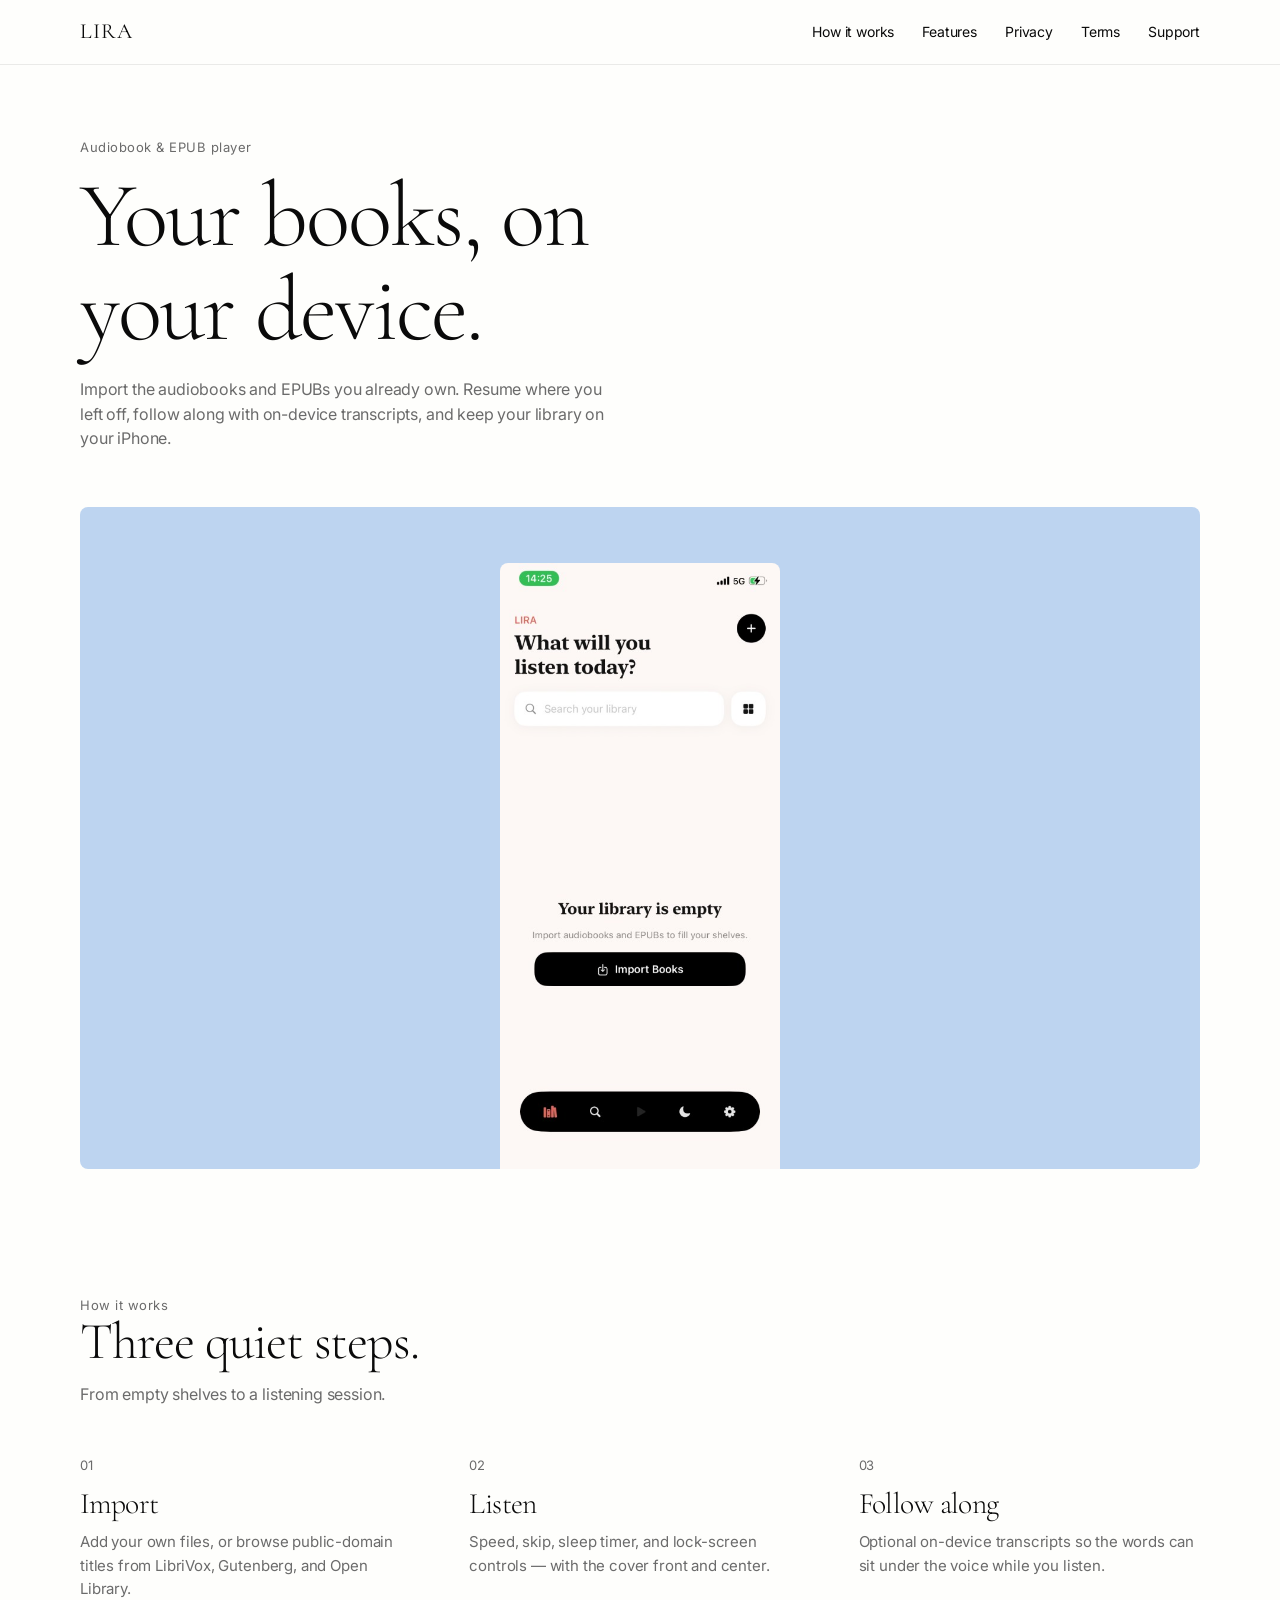
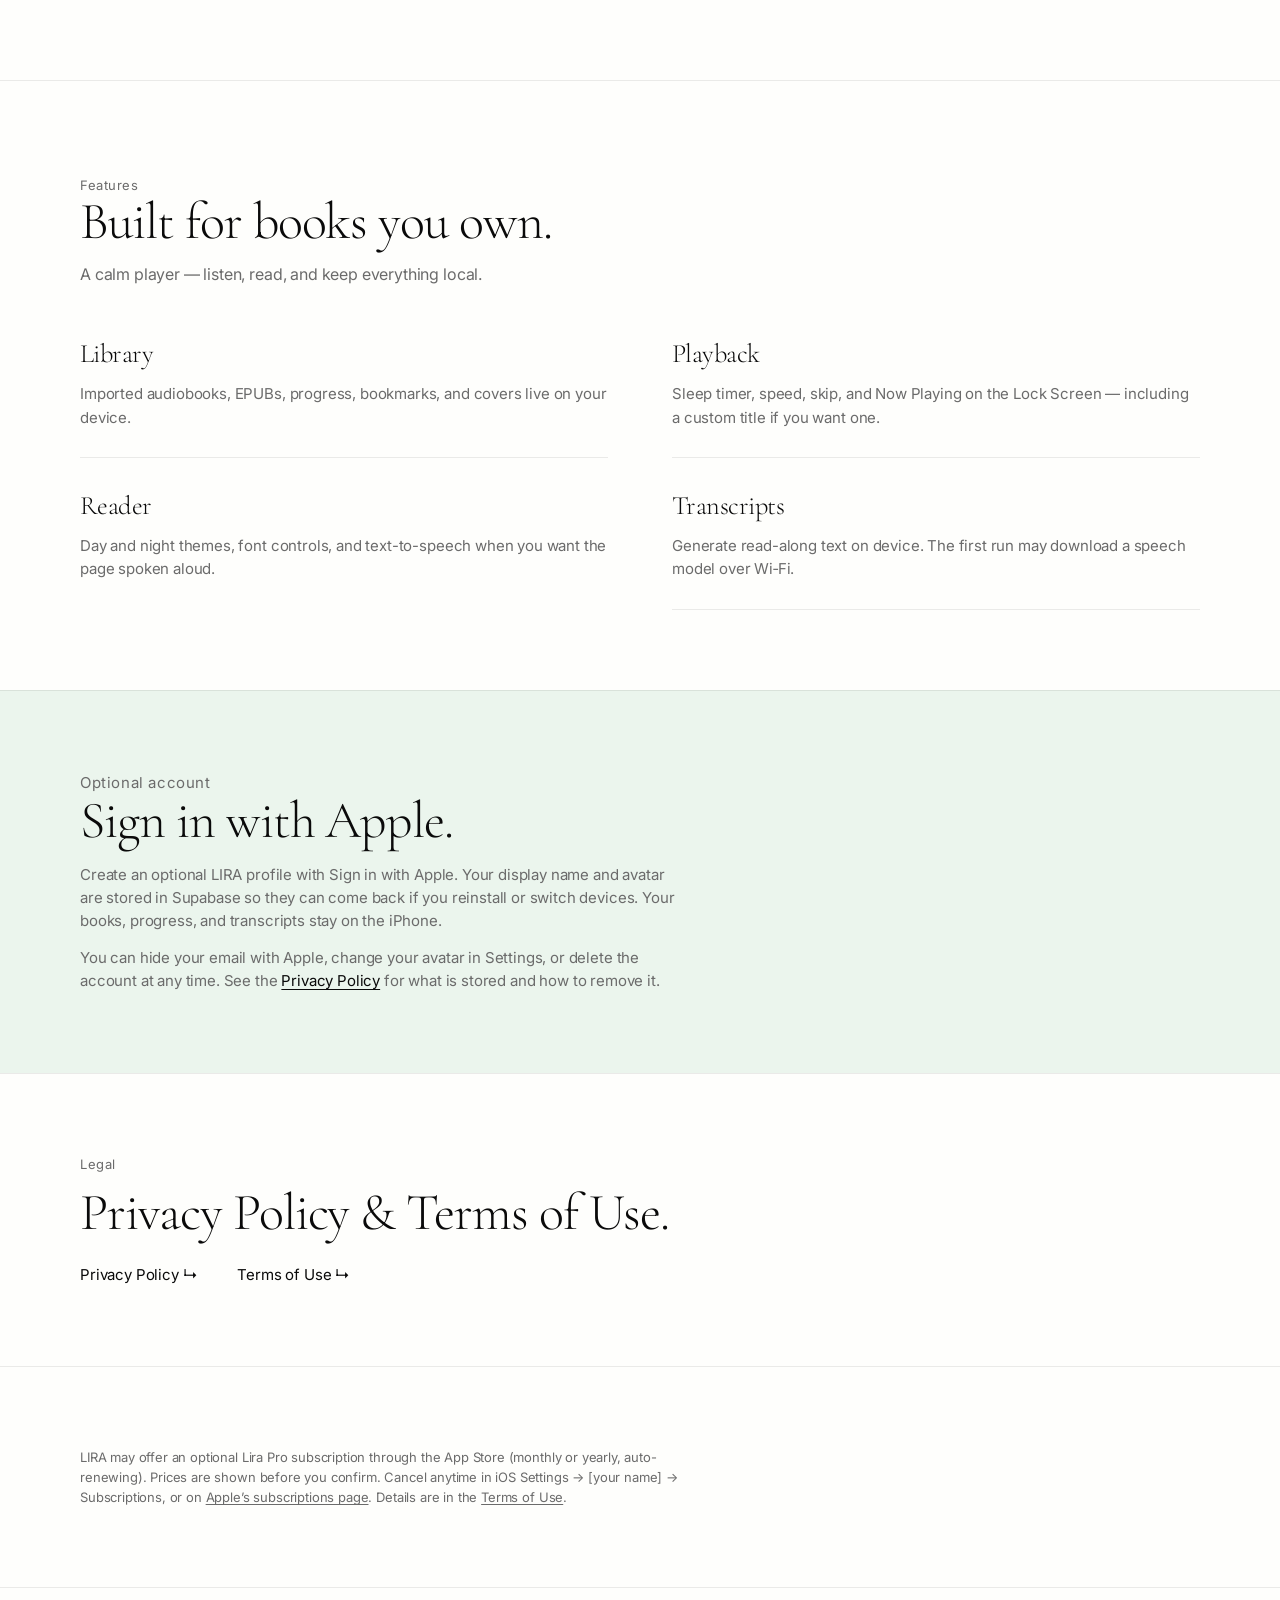
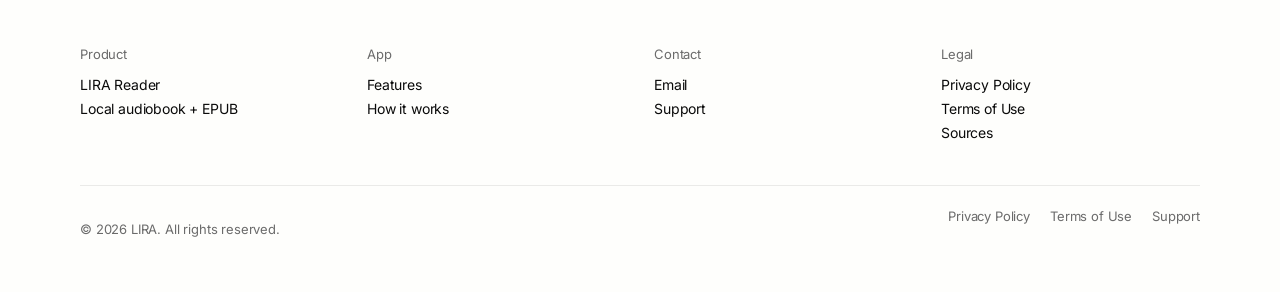
==== commit 6a98ada0: "Restyle the site after Legora: parchment, light serif, no illustrations. Drop the coral SVGs and gla" ====
--- a/index.html
+++ b/index.html
@@ -6,18 +6,18 @@
   <title>LIRA — Audiobook &amp; EPUB Player</title>
   <meta name="description" content="LIRA is a calm audiobook and ebook player for books you already own. Import MP3, M4B, and EPUB files. Listen offline with sleep timer, bookmarks, and on-device transcripts.">
   <link rel="canonical" href="https://zeffou.github.io/lira-web/">
-  <meta name="theme-color" content="#fdf8f5">
+  <meta name="theme-color" content="#fefefc">
   <link rel="preconnect" href="https://fonts.googleapis.com">
   <link rel="preconnect" href="https://fonts.gstatic.com" crossorigin>
-  <link href="https://fonts.googleapis.com/css2?family=Inter:wght@400;500;600;700&family=Source+Serif+4:ital,wght@0,600;0,700;1,600;1,700&display=swap" rel="stylesheet">
+  <link href="https://fonts.googleapis.com/css2?family=Cormorant+Garamond:ital,wght@0,300;0,400;1,300&family=Inter:wght@400;500&display=swap" rel="stylesheet">
   <link rel="stylesheet" href="css/site.css">
 </head>
 <body>
   <a class="skip-link" href="#main">Skip to content</a>
 
   <header class="site-header">
-    <div class="site-header__inner">
-      <a class="logo" href="index.html"><span class="logo__mark"></span>LIRA</a>
+    <div class="shell site-header__inner">
+      <a class="logo" href="index.html">LIRA</a>
       <nav class="site-nav" aria-label="Primary">
         <a href="#how">How it works</a>
         <a href="#features">Features</a>
@@ -39,22 +39,13 @@
   </header>
 
   <main id="main">
-    <section class="shell hero">
-      <div>
-        <p class="label">Listen · Read · Relax</p>
-        <h1 class="display">What will you <span class="mark">listen</span> today?</h1>
-        <p class="hero__lead">Import the audiobooks and EPUBs you already own. Resume where you left off, follow along with on-device transcripts, and keep your library on your iPhone.</p>
-        <div class="hero__meta">
-          <span class="chip">MP3 / M4B / EPUB</span>
-          <span class="chip">Offline library</span>
-          <span class="chip">On-device transcripts</span>
-        </div>
-      </div>
-
-      <div class="hero-visual" aria-hidden="true">
-        <div class="hero-blob"></div>
-        <div class="phone phone--front">
-          <img src="assets/library.png" alt="">
+    <section class="hero">
+      <div class="shell">
+        <p class="eyebrow">Audiobook &amp; EPUB player</p>
+        <h1>Your books, on your device.</h1>
+        <p class="lede">Import the audiobooks and EPUBs you already own. Resume where you left off, follow along with on-device transcripts, and keep your library on your iPhone.</p>
+        <div class="hero-panel">
+          <img src="assets/library.png" alt="LIRA library on iPhone">
         </div>
       </div>
     </section>
@@ -62,82 +53,63 @@
     <section class="section" id="how">
       <div class="shell">
         <div class="section__head">
-          <div>
-            <p class="label">Onboarding</p>
-            <h2 class="display">Three quiet steps</h2>
-          </div>
-          <p>The same warm, illustrated path you see when you first open LIRA — from empty shelves to a listening session.</p>
+          <p class="eyebrow">How it works</p>
+          <h2>Three quiet steps.</h2>
+          <p>From empty shelves to a listening session.</p>
         </div>
-
-        <div class="onboard-grid">
-          <article class="onboard-card">
-            <img src="assets/illu-import.svg" alt="">
-            <div class="onboard-card__body">
-              <p class="kicker">01 · Import</p>
-              <h3>Fill your shelves</h3>
-              <p>Add your own files, or browse public-domain titles from LibriVox, Gutenberg, and Open Library.</p>
-            </div>
+        <div class="steps">
+          <article>
+            <span>01</span>
+            <h3>Import</h3>
+            <p>Add your own files, or browse public-domain titles from LibriVox, Gutenberg, and Open Library.</p>
           </article>
-          <article class="onboard-card">
-            <img src="assets/illu-listen.svg" alt="">
-            <div class="onboard-card__body">
-              <p class="kicker">02 · Listen</p>
-              <h3>Play it your way</h3>
-              <p>Speed, skip, sleep timer, and lock-screen controls — with the cover front and center.</p>
-            </div>
+          <article>
+            <span>02</span>
+            <h3>Listen</h3>
+            <p>Speed, skip, sleep timer, and lock-screen controls — with the cover front and center.</p>
           </article>
-          <article class="onboard-card">
-            <img src="assets/illu-follow.svg" alt="">
-            <div class="onboard-card__body">
-              <p class="kicker">03 · Follow</p>
-              <h3>Read along</h3>
-              <p>Optional on-device transcripts so the words can sit under the voice while you listen.</p>
-            </div>
+          <article>
+            <span>03</span>
+            <h3>Follow along</h3>
+            <p>Optional on-device transcripts so the words can sit under the voice while you listen.</p>
           </article>
         </div>
       </div>
     </section>
 
-    <section class="section section--paper" id="features">
+    <section class="section" id="features">
       <div class="shell">
         <div class="section__head">
-          <div>
-            <p class="label">Features</p>
-            <h2 class="display">Built for books you own</h2>
-          </div>
-          <p>A calm player for books you own — listen, read, and keep everything local.</p>
+          <p class="eyebrow">Features</p>
+          <h2>Built for books you own.</h2>
+          <p>A calm player — listen, read, and keep everything local.</p>
         </div>
-        <div class="feature-grid">
-          <article class="feature-card">
-            <p class="kicker">Library</p>
-            <h3>Your shelves stay local</h3>
+        <div class="feature-list">
+          <article>
+            <h3>Library</h3>
             <p>Imported audiobooks, EPUBs, progress, bookmarks, and covers live on your device.</p>
           </article>
-          <article class="feature-card">
-            <p class="kicker">Playback</p>
-            <h3>A player that gets out of the way</h3>
+          <article>
+            <h3>Playback</h3>
             <p>Sleep timer, speed, skip, and Now Playing on the Lock Screen — including a custom title if you want one.</p>
           </article>
-          <article class="feature-card">
-            <p class="kicker">Reader</p>
-            <h3>EPUB with a bright theme</h3>
+          <article>
+            <h3>Reader</h3>
             <p>Day and night themes, font controls, and text-to-speech when you want the page spoken aloud.</p>
           </article>
-          <article class="feature-card">
-            <p class="kicker">Transcripts</p>
-            <h3>Words under the voice</h3>
+          <article>
+            <h3>Transcripts</h3>
             <p>Generate read-along text on device. The first run may download a speech model over Wi‑Fi.</p>
           </article>
         </div>
       </div>
     </section>
 
-    <section class="section section--paper" id="account">
-      <div class="shell account-grid">
-        <img src="assets/illu-account.svg" alt="Illustrated profile avatar next to the Apple sign-in mark">
+    <section class="section section--sage" id="account">
+      <div class="shell">
         <div class="account-copy">
-          <p class="label">Optional account</p>
-          <h2 class="display">Sign in with Apple</h2>
+          <p class="eyebrow">Optional account</p>
+          <h2>Sign in with Apple.</h2>
           <p>Create an optional LIRA profile with Sign in with Apple. Your display name and avatar are stored in Supabase so they can come back if you reinstall or switch devices. Your books, progress, and transcripts stay on the iPhone.</p>
           <p>You can hide your email with Apple, change your avatar in Settings, or delete the account at any time. See the <a href="privacy.html">Privacy Policy</a> for what is stored and how to remove it.</p>
         </div>
@@ -146,20 +118,16 @@
 
     <section class="section">
       <div class="shell">
-        <div class="legal-callout">
-          <div>
-            <h2 class="display">Privacy Policy &amp; Terms of Use</h2>
-            <p>What data we keep, and how to delete an account.</p>
-          </div>
-          <div class="legal-callout__actions">
-            <a class="btn btn--coral" href="privacy.html">Privacy Policy</a>
-            <a class="btn btn--ghost" href="terms.html">Terms of Use</a>
-          </div>
+        <p class="eyebrow">Legal</p>
+        <h2 class="display" style="font-size:clamp(2.25rem,5vw,3.25rem);margin-bottom:1.5rem">Privacy Policy &amp; Terms of Use.</h2>
+        <div class="legal-links">
+          <a href="privacy.html">Privacy Policy</a>
+          <a href="terms.html">Terms of Use</a>
         </div>
       </div>
     </section>
 
-    <section class="section section--quiet" id="pro">
+    <section class="section" id="pro">
       <div class="shell">
         <p class="note">LIRA may offer an optional Lira Pro subscription through the App Store (monthly or yearly, auto-renewing). Prices are shown before you confirm. Cancel anytime in iOS Settings → [your name] → Subscriptions, or on <a href="https://apps.apple.com/account/subscriptions">Apple’s subscriptions page</a>. Details are in the <a href="terms.html">Terms of Use</a>.</p>
       </div>
@@ -168,8 +136,6 @@
 
   <footer class="site-footer">
     <div class="shell">
-      <p class="label">About</p>
-      <h2 class="display" style="font-size:clamp(2.4rem,7vw,4.2rem)">LIRA</h2>
       <div class="colophon-grid">
         <div>
           <h3>Product</h3>
--- a/css/site.css
+++ b/css/site.css
@@ -1,21 +1,14 @@
 :root {
-  --cream: #fdf8f5;
-  --cream-deep: #f4ebe3;
-  --paper: #fffdfb;
-  --coral: #d96a61;
-  --coral-deep: #c2554d;
-  --coral-soft: #f2c7c3;
-  --mustard: #f5c518;
-  --ink: #171411;
-  --muted: rgba(23, 20, 17, 0.55);
-  --faint: rgba(23, 20, 17, 0.38);
-  --line: rgba(23, 20, 17, 0.1);
-  --shadow: 0 18px 50px rgba(80, 42, 28, 0.1);
-  --radius: 22px;
-  --radius-lg: 32px;
+  --parchment: #fefefc;
+  --graphite: #0a0a0a;
+  --smoke: #6b6b6b;
+  --iron: #444444;
+  --sage: #ebf5ed;
+  --slate: #bdd4f0;
+  --line: #0a0a0a;
   --max: 1120px;
   --font: "Inter", system-ui, -apple-system, sans-serif;
-  --display: "Source Serif 4", Georgia, "Times New Roman", serif;
+  --display: "Cormorant Garamond", "Times New Roman", Georgia, serif;
 }
 
 *,
@@ -32,25 +25,17 @@
   html {
     scroll-behavior: auto;
   }
-
-  *,
-  *::before,
-  *::after {
-    animation: none !important;
-    transition: none !important;
-  }
 }
 
 body {
   margin: 0;
   min-height: 100dvh;
-  color: var(--ink);
+  color: var(--graphite);
   font-family: var(--font);
-  font-size: 1.0625rem;
-  line-height: 1.65;
-  background-color: var(--cream);
-  background-image: radial-gradient(rgba(80, 42, 28, 0.1) 1px, transparent 1px);
-  background-size: 22px 22px;
+  font-size: 16px;
+  line-height: 1.55;
+  letter-spacing: -0.01em;
+  background: var(--parchment);
 }
 
 img {
@@ -59,13 +44,12 @@
 }
 
 a {
-  color: var(--coral);
-  text-decoration-thickness: 1px;
+  color: var(--graphite);
   text-underline-offset: 0.18em;
 }
 
 a:hover {
-  color: var(--coral-deep);
+  color: var(--smoke);
 }
 
 .skip-link {
@@ -73,10 +57,9 @@
   left: -9999px;
   top: 0;
   z-index: 100;
-  background: var(--ink);
-  color: #fff;
+  background: var(--graphite);
+  color: var(--parchment);
   padding: 0.75rem 1rem;
-  border-radius: 999px;
 }
 
 .skip-link:focus {
@@ -85,39 +68,37 @@
 }
 
 .shell {
-  width: min(100% - 2rem, var(--max));
+  width: min(100% - 2.5rem, var(--max));
   margin-inline: auto;
 }
 
-.label {
-  margin: 0 0 0.7rem;
-  color: var(--coral);
-  font-size: 0.78rem;
-  font-weight: 650;
-  letter-spacing: 0.1em;
-  text-transform: uppercase;
-}
-
-.display {
+.eyebrow {
+  margin: 0 0 0.75rem;
+  color: var(--smoke);
+  font-size: 13px;
+  font-weight: 400;
+  letter-spacing: 0.04em;
+}
+
+h1,
+h2,
+.display,
+.page-title {
   margin: 0;
   font-family: var(--display);
-  font-weight: 700;
-  letter-spacing: -0.03em;
-  line-height: 1.12;
-}
-
-.mark {
-  font-style: italic;
-  color: var(--coral);
-}
-
-/* Header */
+  font-weight: 300;
+  letter-spacing: -0.02em;
+  line-height: 1.02;
+  color: var(--graphite);
+}
+
+/* Header — flat, no pill, no glass */
 .site-header {
   position: sticky;
   top: 0;
   z-index: 40;
-  padding: 0.85rem 1rem 0;
-  background: transparent;
+  background: var(--parchment);
+  border-bottom: 1px solid rgba(10, 10, 10, 0.08);
 }
 
 .site-header__inner {
@@ -125,56 +106,36 @@
   align-items: center;
   justify-content: space-between;
   gap: 1rem;
-  width: min(100%, var(--max));
-  margin-inline: auto;
-  padding: 0.55rem 0.7rem 0.55rem 1.15rem;
-  border: 1px solid rgba(255, 255, 255, 0.65);
-  border-radius: 999px;
-  background: rgba(253, 248, 245, 0.78);
-  box-shadow: 0 8px 30px rgba(80, 42, 28, 0.08);
-  backdrop-filter: blur(16px) saturate(160%);
-  -webkit-backdrop-filter: blur(16px) saturate(160%);
+  min-height: 64px;
 }
 
 .logo {
-  display: inline-flex;
-  align-items: baseline;
-  gap: 0.45rem;
-  color: var(--ink);
+  color: var(--graphite);
   text-decoration: none;
   font-family: var(--display);
   font-size: 1.35rem;
-  font-weight: 700;
-  letter-spacing: 0.02em;
+  font-weight: 400;
+  letter-spacing: 0.04em;
 }
 
 .logo:hover {
-  color: var(--ink);
-}
-
-.logo__mark {
-  width: 0.55rem;
-  height: 0.55rem;
-  border-radius: 50%;
-  background: var(--coral);
+  color: var(--graphite);
 }
 
 .site-nav {
   display: none;
-  flex-wrap: wrap;
-  gap: 0.2rem 1.15rem;
+  gap: 1.75rem;
 }
 
 .site-nav a {
-  color: var(--muted);
-  text-decoration: none;
-  font-size: 0.92rem;
-  font-weight: 500;
+  color: var(--graphite);
+  text-decoration: none;
+  font-size: 14px;
 }
 
 .site-nav a:hover,
 .site-nav a[aria-current="page"] {
-  color: var(--ink);
+  color: var(--smoke);
 }
 
 .header-cta {
@@ -186,50 +147,34 @@
   height: 44px;
   border: 0;
   background: transparent;
-  border-radius: 999px;
   cursor: pointer;
 }
 
 .nav-toggle span {
   display: block;
-  width: 18px;
-  height: 2px;
+  width: 16px;
+  height: 1px;
   margin: 5px auto;
-  background: var(--ink);
-  border-radius: 2px;
+  background: var(--graphite);
 }
 
 .mobile-nav {
   display: none;
-  position: absolute;
-  left: 1rem;
-  right: 1rem;
-  top: 4.6rem;
-  padding: 0.75rem 1.25rem 1.25rem;
-  border: 1px solid var(--line);
-  border-radius: var(--radius);
-  background: rgba(253, 248, 245, 0.96);
-  box-shadow: var(--shadow);
+  flex-direction: column;
+  padding: 0 1.25rem 1.5rem;
+  border-top: 1px solid rgba(10, 10, 10, 0.08);
 }
 
 .mobile-nav.is-open {
   display: flex;
-  flex-direction: column;
-  gap: 0.15rem;
 }
 
 .mobile-nav a {
-  padding: 0.7rem 0;
-  color: var(--ink);
-  text-decoration: none;
-  border-bottom: 1px solid var(--line);
-  font-weight: 500;
-}
-
-.mobile-nav a.btn {
-  margin-top: 0.75rem;
-  border-bottom: 0;
-  color: #fff;
+  padding: 0.85rem 0;
+  color: var(--graphite);
+  text-decoration: none;
+  border-bottom: 1px solid rgba(10, 10, 10, 0.08);
+  font-size: 15px;
 }
 
 @media (min-width: 880px) {
@@ -244,471 +189,269 @@
   }
 }
 
-/* Buttons — black pills like the app */
+/* Buttons — 2px radius, black fill */
 .btn {
   display: inline-flex;
   align-items: center;
   justify-content: center;
-  gap: 0.5rem;
-  padding: 0.85rem 1.25rem;
-  border: 1px solid transparent;
-  border-radius: 999px;
-  color: var(--ink);
+  padding: 10px 24px;
+  border: 1px solid var(--graphite);
+  border-radius: 2px;
+  color: var(--parchment);
+  background: var(--graphite);
+  font-family: var(--font);
+  font-size: 14px;
+  font-weight: 400;
+  letter-spacing: -0.01em;
+  text-decoration: none;
+}
+
+.btn:hover {
+  color: var(--parchment);
+  opacity: 0.82;
+}
+
+.btn--ghost {
   background: transparent;
-  font-family: var(--font);
-  font-size: 0.95rem;
-  font-weight: 600;
-  text-decoration: none;
-  transition: transform 0.15s ease, background 0.15s ease, color 0.15s ease;
-}
-
-.btn:hover {
-  color: var(--ink);
-}
-
-@media (prefers-reduced-motion: no-preference) {
-  .btn:hover {
-    transform: translateY(-1px);
-  }
-}
-
-.btn--fill {
-  background: var(--ink);
-  color: #fff;
-}
-
-.btn--fill:hover {
-  background: #2a2623;
-  color: #fff;
-}
-
-.btn--coral {
-  background: var(--coral);
-  color: #fff;
-}
-
-.btn--coral:hover {
-  background: var(--coral-deep);
-  color: #fff;
-}
-
-.btn--ghost {
-  border-color: var(--line);
-  background: var(--paper);
-  color: var(--ink);
+  color: var(--graphite);
 }
 
 .btn--ghost:hover {
-  border-color: rgba(23, 20, 17, 0.22);
-  color: var(--ink);
+  color: var(--graphite);
+  opacity: 0.7;
+}
+
+.actions {
+  display: flex;
+  flex-wrap: wrap;
+  gap: 10px;
 }
 
 /* Hero */
 .hero {
-  padding: 3.5rem 0 2.5rem;
+  padding: 4.5rem 0 2rem;
+}
+
+.hero h1 {
+  font-size: clamp(3.4rem, 9vw, 5.75rem);
+  max-width: 12ch;
+}
+
+.hero .lede {
+  margin: 1.25rem 0 0;
+  max-width: 34rem;
+  color: var(--smoke);
+  font-size: 16px;
+  line-height: 1.55;
+}
+
+.hero-panel {
+  margin-top: 3.5rem;
+  padding: 2.5rem 1.5rem 0;
+  background: var(--slate);
+  border-radius: 8px;
+  overflow: hidden;
+}
+
+.hero-panel img {
+  width: min(100%, 280px);
+  margin-inline: auto;
+  border-radius: 8px 8px 0 0;
+}
+
+@media (min-width: 800px) {
+  .hero-panel {
+    padding: 3.5rem 3rem 0;
+  }
+}
+
+/* Sections */
+.section {
+  padding: 5rem 0;
+}
+
+.section + .section {
+  border-top: 1px solid rgba(10, 10, 10, 0.08);
+}
+
+.section__head {
+  max-width: 36rem;
+  margin-bottom: 3rem;
+}
+
+.section__head h2 {
+  font-size: clamp(2.25rem, 5vw, 3.25rem);
+}
+
+.section__head p {
+  margin: 0.85rem 0 0;
+  color: var(--smoke);
+}
+
+.section--sage {
+  background: var(--sage);
+  border-top: 0;
+}
+
+.steps {
   display: grid;
-  gap: 2.5rem;
-  align-items: center;
-}
-
-@media (min-width: 960px) {
-  .hero {
-    grid-template-columns: 1.05fr 0.95fr;
-    gap: 2rem;
-    min-height: 78vh;
-    padding: 4.5rem 0 3.5rem;
-  }
-}
-
-.hero h1 {
-  font-size: clamp(2.6rem, 7vw, 4.6rem);
-  max-width: 12ch;
-}
-
-.hero__lead {
-  margin: 1.2rem 0 0;
-  max-width: 32rem;
-  color: var(--muted);
-  font-size: 1.08rem;
-}
-
-.hero__meta {
-  margin: 1.5rem 0 0;
+  gap: 2.5rem 3rem;
+}
+
+@media (min-width: 800px) {
+  .steps {
+    grid-template-columns: repeat(3, 1fr);
+  }
+}
+
+.steps span {
+  display: block;
+  margin-bottom: 0.85rem;
+  color: var(--smoke);
+  font-size: 13px;
+}
+
+.steps h3 {
+  margin: 0 0 0.6rem;
+  font-family: var(--display);
+  font-size: 1.85rem;
+  font-weight: 300;
+  letter-spacing: -0.02em;
+  line-height: 1.1;
+}
+
+.steps p,
+.feature-list p,
+.account-copy p {
+  margin: 0;
+  color: var(--smoke);
+  font-size: 15px;
+  line-height: 1.55;
+}
+
+.feature-list {
+  display: grid;
+  gap: 0;
+}
+
+.feature-list article {
+  padding: 1.75rem 0;
+  border-top: 1px solid rgba(10, 10, 10, 0.08);
+}
+
+.feature-list article:last-child {
+  border-bottom: 1px solid rgba(10, 10, 10, 0.08);
+}
+
+@media (min-width: 800px) {
+  .feature-list {
+    grid-template-columns: 1fr 1fr;
+    column-gap: 4rem;
+  }
+
+  .feature-list article:nth-child(1),
+  .feature-list article:nth-child(2) {
+    padding-top: 0;
+    border-top: 0;
+  }
+}
+
+.feature-list h3 {
+  margin: 0 0 0.45rem;
+  font-family: var(--display);
+  font-size: 1.65rem;
+  font-weight: 300;
+  letter-spacing: -0.02em;
+}
+
+.account-copy {
+  max-width: 38rem;
+}
+
+.account-copy h2 {
+  font-size: clamp(2.25rem, 5vw, 3.25rem);
+  margin-bottom: 1rem;
+}
+
+.account-copy p + p {
+  margin-top: 0.85rem;
+}
+
+.legal-links {
   display: flex;
   flex-wrap: wrap;
-  gap: 0.55rem;
-}
-
-.chip {
-  display: inline-flex;
-  align-items: center;
-  gap: 0.4rem;
-  padding: 0.35rem 0.75rem;
-  border-radius: 999px;
-  background: var(--paper);
-  border: 1px solid var(--line);
-  color: var(--muted);
-  font-size: 0.78rem;
-  font-weight: 600;
-}
-
-.chip::before {
-  content: "";
-  width: 0.4rem;
-  height: 0.4rem;
-  border-radius: 50%;
-  background: var(--coral);
-}
-
-.hero__actions {
-  margin-top: 1.75rem;
-  display: flex;
-  flex-wrap: wrap;
-  gap: 0.7rem;
-}
-
-.hero-visual {
-  position: relative;
-  min-height: 28rem;
-  display: grid;
-  place-items: center;
-}
-
-.hero-blob {
-  position: absolute;
-  width: min(78%, 340px);
-  aspect-ratio: 1;
-  border-radius: 50%;
-  background: var(--cream-deep);
-  z-index: 0;
-}
-
-.phone {
-  width: min(100%, 240px);
-  border: 1px solid var(--line);
-  background: var(--paper);
-  overflow: hidden;
-  position: relative;
-  z-index: 2;
-  box-shadow: var(--shadow);
-  border-radius: 1.6rem;
-}
-
-.phone img {
-  width: 100%;
-  aspect-ratio: 9 / 19.5;
-  object-fit: contain;
-  object-position: top center;
-  background: var(--cream);
-}
-
-/* Sections */
-.section {
-  padding: 4.25rem 0;
-}
-
-.section--paper {
-  background: linear-gradient(180deg, transparent, rgba(255, 253, 251, 0.7) 12%, rgba(255, 253, 251, 0.7) 88%, transparent);
-}
-
-.section__head {
-  display: grid;
-  gap: 1rem;
-  margin-bottom: 2rem;
-}
-
-@media (min-width: 860px) {
-  .section__head {
-    grid-template-columns: 1.2fr 0.8fr;
-    align-items: end;
-  }
-
-  .section__head > p {
-    text-align: right;
-    justify-self: end;
-  }
-}
-
-.section__head h2 {
-  font-size: clamp(2.1rem, 5vw, 3.4rem);
-}
-
-.section__head > p {
+  gap: 1.5rem 2.5rem;
+}
+
+.legal-links a {
+  text-decoration: none;
+  font-size: 15px;
+}
+
+.legal-links a::after {
+  content: " ↳";
+}
+
+.note {
   margin: 0;
-  color: var(--muted);
-  max-width: 28rem;
-}
-
-.onboard-grid,
-.feature-grid,
-.plan-grid,
-.account-grid {
-  display: grid;
-  gap: 1rem;
-}
-
-@media (min-width: 800px) {
-  .onboard-grid {
-    grid-template-columns: repeat(3, 1fr);
-  }
-
-  .plan-grid {
-    grid-template-columns: repeat(2, 1fr);
-  }
-
-  .account-grid {
-    grid-template-columns: 0.9fr 1.1fr;
-    align-items: center;
-  }
-}
-
-@media (min-width: 880px) {
-  .feature-grid {
-    grid-template-columns: repeat(2, 1fr);
-  }
-}
-
-.onboard-card,
-.feature-card,
-.plan-card,
-.panel {
-  background: var(--paper);
-  border: 1px solid var(--line);
-  border-radius: var(--radius);
-  box-shadow: 0 10px 30px rgba(80, 42, 28, 0.05);
-}
-
-.onboard-card {
-  overflow: hidden;
-  padding: 0 0 1.35rem;
-}
-
-.onboard-card img {
-  width: 100%;
-  aspect-ratio: 5 / 4;
-  object-fit: cover;
-  background: var(--cream-deep);
-}
-
-.onboard-card .onboard-card__body {
-  padding: 1.15rem 1.25rem 0.25rem;
-}
-
-.onboard-card .kicker {
-  margin: 0 0 0.35rem;
-  color: var(--faint);
-  font-size: 0.75rem;
-  font-weight: 650;
-  letter-spacing: 0.1em;
-  text-transform: uppercase;
-}
-
-.onboard-card h3,
-.feature-card h3,
-.plan-card h3 {
-  margin: 0 0 0.45rem;
-  font-family: var(--display);
-  font-size: 1.55rem;
-  font-weight: 700;
-  letter-spacing: -0.02em;
-}
-
-.onboard-card p,
-.feature-card p,
-.plan-card p {
-  margin: 0;
-  color: var(--muted);
-  font-size: 0.98rem;
-}
-
-.feature-card {
-  padding: 1.4rem 1.4rem 1.55rem;
-}
-
-.feature-card .kicker {
-  margin: 0 0 0.55rem;
-  color: var(--coral);
-  font-size: 0.75rem;
-  font-weight: 650;
-  letter-spacing: 0.1em;
-  text-transform: uppercase;
-}
-
-.plan-card {
-  padding: 1.6rem 1.5rem 1.7rem;
-  position: relative;
-}
-
-.plan-card--yearly {
-  border-color: rgba(217, 106, 97, 0.35);
-  box-shadow: 0 16px 40px rgba(217, 106, 97, 0.12);
-}
-
-.plan-badge {
-  display: inline-flex;
-  margin-bottom: 0.85rem;
-  padding: 0.28rem 0.7rem;
-  border-radius: 999px;
-  background: var(--mustard);
-  color: var(--ink);
-  font-size: 0.72rem;
-  font-weight: 700;
-  letter-spacing: 0.06em;
-  text-transform: uppercase;
-}
-
-.plan-card .price {
-  margin: 0.35rem 0 0.85rem;
-  font-family: var(--display);
-  font-size: 2.2rem;
-  letter-spacing: -0.03em;
-}
-
-.plan-card .price span {
-  font-family: var(--font);
-  font-size: 1rem;
-  color: var(--muted);
-  font-weight: 500;
-}
-
-.plan-card ul {
-  margin: 1rem 0 0;
-  padding-left: 1.1rem;
-  color: var(--muted);
-}
-
-.plan-card li + li {
-  margin-top: 0.4rem;
-}
-
-.section-illu {
-  width: min(100%, 280px);
-  margin: 0 auto 1.5rem;
-  border-radius: var(--radius-lg);
-  background: var(--cream-deep);
-}
-
-.renew-note {
-  margin-top: 1.5rem;
-  padding: 1.2rem 1.3rem;
-  border-radius: var(--radius);
-  background: var(--cream-deep);
-  color: var(--muted);
-  font-size: 0.95rem;
-}
-
-.renew-note strong {
-  color: var(--ink);
-}
-
-.account-copy {
-  padding: 0.5rem 0;
-}
-
-.account-copy h2 {
-  font-size: clamp(2rem, 4.5vw, 3rem);
-}
-
-.account-copy p {
-  color: var(--muted);
-  max-width: 36rem;
-}
-
-.account-copy img {
-  width: 100%;
-  border-radius: var(--radius-lg);
-  background: var(--cream-deep);
-}
-
-.legal-callout {
-  display: flex;
-  flex-wrap: wrap;
-  gap: 1rem;
-  align-items: center;
-  justify-content: space-between;
-  padding: 1.4rem 1.5rem;
-  border-radius: var(--radius);
-  background: var(--ink);
-  color: #fff;
-}
-
-.legal-callout p {
-  margin: 0;
-  max-width: 38rem;
-  color: rgba(255, 255, 255, 0.78);
-}
-
-.legal-callout h2 {
-  margin: 0 0 0.35rem;
-  color: #fff;
-  font-size: 1.55rem;
-}
-
-.legal-callout .btn--ghost {
-  background: transparent;
-  border-color: rgba(255, 255, 255, 0.28);
-  color: #fff;
-}
-
-.legal-callout .btn--ghost:hover {
-  background: rgba(255, 255, 255, 0.08);
-  color: #fff;
-}
-
-.legal-callout__actions {
-  display: flex;
-  flex-wrap: wrap;
-  gap: 0.6rem;
+  max-width: 40rem;
+  color: var(--smoke);
+  font-size: 13px;
+  line-height: 1.55;
+}
+
+.note a {
+  color: var(--smoke);
 }
 
 /* Legal pages */
 .page {
-  padding: 3rem 0 4.5rem;
-}
-
-.panel {
-  padding: 1.75rem 1.4rem;
+  padding: 3.5rem 0 5rem;
+  max-width: 40rem;
 }
 
 .page-title {
-  font-family: var(--display);
-  font-size: clamp(2.1rem, 6vw, 3.4rem);
-  letter-spacing: -0.03em;
-  line-height: 1.12;
-  margin: 0 0 0.65rem;
-}
-
-.page-lead,
+  font-size: clamp(2.6rem, 6vw, 3.8rem);
+}
+
+.meta,
+.page-lead {
+  color: var(--smoke);
+}
+
 .meta {
-  color: var(--muted);
-}
-
-.meta {
-  margin: 0 0 1.1rem;
-  font-size: 0.92rem;
+  margin: 0.75rem 0 0;
+  font-size: 13px;
 }
 
 .page-lead {
-  margin: 0 0 1.4rem;
-  max-width: 42rem;
+  margin: 1.25rem 0 0;
+}
+
+.prose {
+  margin-top: 2.5rem;
+  padding-top: 2rem;
+  border-top: 1px solid rgba(10, 10, 10, 0.08);
 }
 
 .prose h2 {
-  margin: 2rem 0 0.65rem;
-  font-family: var(--display);
-  font-size: 1.45rem;
-  letter-spacing: -0.02em;
+  margin: 2.25rem 0 0.6rem;
+  font-size: 1.75rem;
 }
 
 .prose h3 {
-  margin: 1.4rem 0 0.4rem;
-  font-size: 1.05rem;
+  margin: 1.5rem 0 0.4rem;
+  font-family: var(--display);
+  font-size: 1.25rem;
+  font-weight: 400;
 }
 
 .prose p,
 .prose ul {
   margin: 0 0 1rem;
-  color: rgba(23, 20, 17, 0.78);
+  color: var(--iron);
+  font-size: 15px;
+  line-height: 1.6;
 }
 
 .prose ul {
@@ -716,81 +459,66 @@
 }
 
 .faq details {
-  border-top: 1px solid var(--line);
-  padding: 1rem 0;
+  border-top: 1px solid rgba(10, 10, 10, 0.08);
+  padding: 1.1rem 0;
 }
 
 .faq details:last-child {
-  border-bottom: 1px solid var(--line);
+  border-bottom: 1px solid rgba(10, 10, 10, 0.08);
 }
 
 .faq summary {
   cursor: pointer;
   font-family: var(--display);
-  font-size: 1.25rem;
-  letter-spacing: -0.02em;
+  font-size: 1.35rem;
+  font-weight: 400;
+  letter-spacing: -0.01em;
 }
 
 .faq details p {
-  margin: 0.75rem 0 0;
-  color: var(--muted);
+  margin: 0.7rem 0 0;
+  color: var(--smoke);
+  font-size: 15px;
 }
 
 .source-list {
   list-style: none;
-  margin: 0;
+  margin: 2rem 0 0;
   padding: 0;
 }
 
 .source-list li {
-  padding: 1.1rem 0;
-  border-top: 1px solid var(--line);
+  padding: 1.15rem 0;
+  border-top: 1px solid rgba(10, 10, 10, 0.08);
 }
 
 .source-list li:last-child {
-  border-bottom: 1px solid var(--line);
+  border-bottom: 1px solid rgba(10, 10, 10, 0.08);
 }
 
 .source-list strong {
   display: block;
-  margin-bottom: 0.25rem;
-  font-family: var(--display);
-  font-size: 1.3rem;
+  margin-bottom: 0.2rem;
+  font-family: var(--display);
+  font-size: 1.35rem;
+  font-weight: 400;
 }
 
 .source-list span {
-  color: var(--muted);
+  color: var(--smoke);
+  font-size: 15px;
 }
 
 /* Footer */
-.section--quiet {
-  padding: 0 0 3rem;
-}
-
-.note {
-  margin: 0;
-  max-width: 42rem;
-  color: var(--faint);
-  font-size: 0.88rem;
-  line-height: 1.65;
-}
-
-.note a {
-  color: var(--muted);
-}
-
-.note a:hover {
-  color: var(--ink);
-}
-
 .site-footer {
-  padding: 3rem 0 2.5rem;
+  padding: 3.5rem 0 2.5rem;
+  border-top: 1px solid rgba(10, 10, 10, 0.08);
 }
 
 .colophon-grid {
   display: grid;
-  gap: 1.5rem;
-  margin: 1.75rem 0 2rem;
+  gap: 1.75rem;
+  margin-bottom: 2.5rem;
 }
 
 @media (min-width: 800px) {
@@ -801,23 +529,22 @@
 
 .colophon-grid h3 {
   margin: 0 0 0.55rem;
-  color: var(--muted);
-  font-size: 0.75rem;
-  letter-spacing: 0.1em;
-  text-transform: uppercase;
-  font-weight: 650;
+  color: var(--smoke);
+  font-size: 13px;
+  font-weight: 400;
 }
 
 .colophon-grid p,
 .colophon-grid a {
   margin: 0;
-  color: var(--ink);
-  font-size: 0.95rem;
-  text-decoration: none;
+  color: var(--graphite);
+  font-size: 14px;
+  text-decoration: none;
+  line-height: 1.7;
 }
 
 .colophon-grid a:hover {
-  color: var(--coral);
+  color: var(--smoke);
 }
 
 .site-footer__bottom {
@@ -825,23 +552,19 @@
   flex-wrap: wrap;
   gap: 0.75rem 1.25rem;
   justify-content: space-between;
-  border-top: 1px solid var(--line);
   padding-top: 1.25rem;
-  color: var(--muted);
-  font-size: 0.88rem;
+  border-top: 1px solid rgba(10, 10, 10, 0.08);
+  color: var(--smoke);
+  font-size: 13px;
 }
 
 .site-footer__bottom a {
-  color: var(--muted);
-  text-decoration: none;
-}
-
-.site-footer__bottom a:hover {
-  color: var(--ink);
+  color: var(--smoke);
+  text-decoration: none;
 }
 
 .footer-links {
   display: flex;
   flex-wrap: wrap;
-  gap: 0.75rem 1rem;
-}
+  gap: 0.75rem 1.25rem;
+}
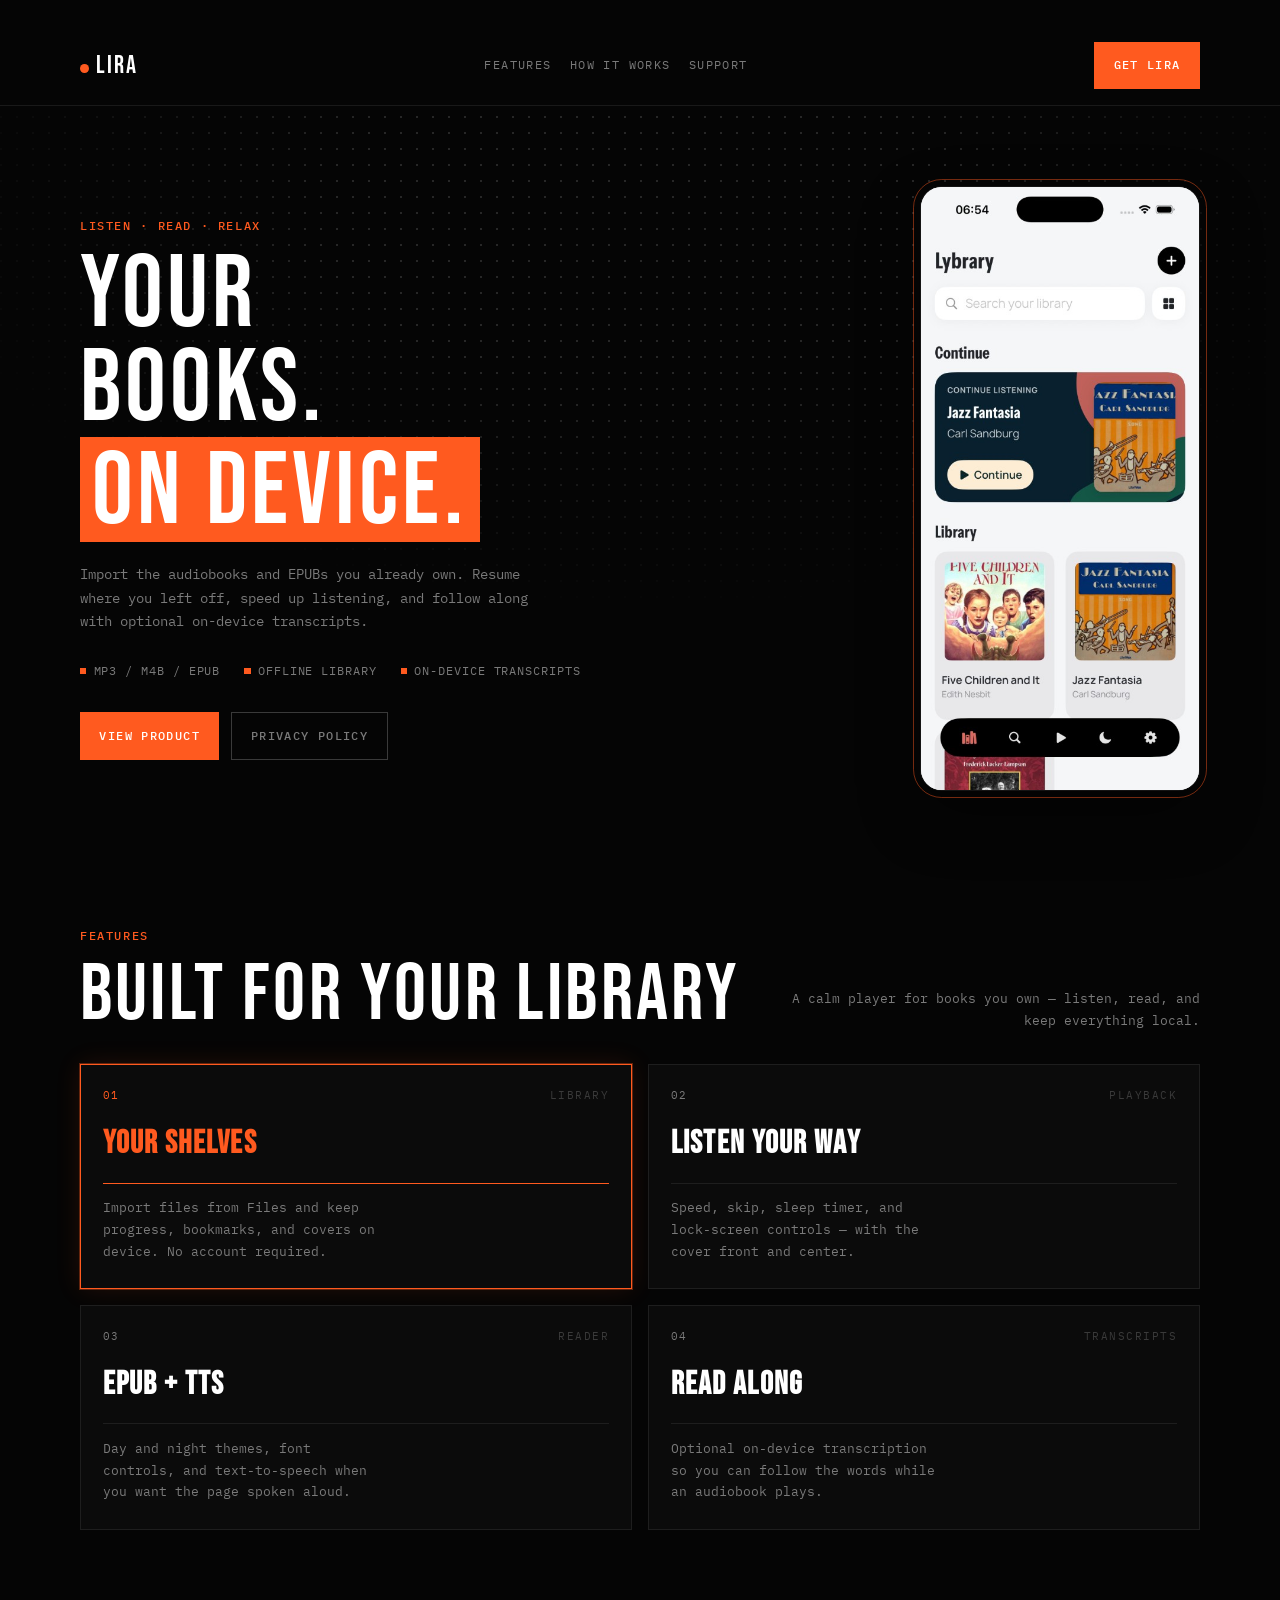
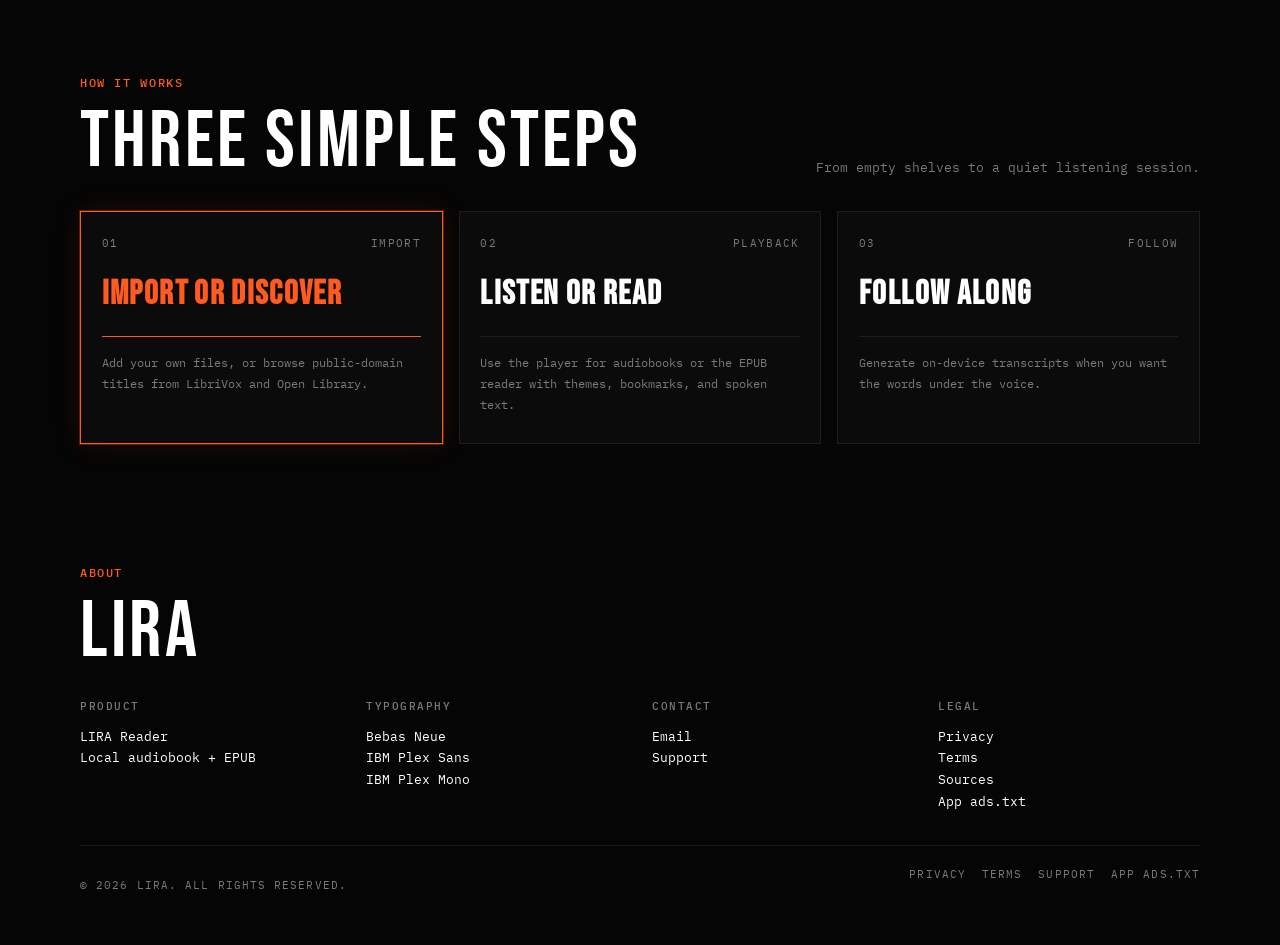
==== commit da30fa8a: "Refresh hero with library screenshot and add app-ads.txt links. Use a compact phone mock beside the " ====
--- a/index.html
+++ b/index.html
@@ -3,49 +3,113 @@
 <head>
   <meta charset="UTF-8">
   <meta name="viewport" content="width=device-width, initial-scale=1">
-  <title>LIRA — Audiobook &amp; EPUB Player</title>
+  <title>LIRA — Audiobook & EPUB Player</title>
   <meta name="description" content="LIRA is a calm audiobook and ebook player for books you already own. Import MP3, M4B, and EPUB files. Listen offline with sleep timer, bookmarks, and on-device transcripts.">
   <link rel="canonical" href="https://zeffou.github.io/lira-web/">
-  <meta name="theme-color" content="#fefefc">
+  <meta name="theme-color" content="#050505">
   <link rel="preconnect" href="https://fonts.googleapis.com">
   <link rel="preconnect" href="https://fonts.gstatic.com" crossorigin>
-  <link href="https://fonts.googleapis.com/css2?family=Cormorant+Garamond:ital,wght@0,300;0,400;1,300&family=Inter:wght@400;500&display=swap" rel="stylesheet">
+  <link href="https://fonts.googleapis.com/css2?family=Bebas+Neue&family=IBM+Plex+Mono:wght@400;500&family=IBM+Plex+Sans:wght@400;500;600&display=swap" rel="stylesheet">
   <link rel="stylesheet" href="css/site.css">
 </head>
 <body>
+  <svg class="dot-pattern" aria-hidden="true">
+    <defs>
+      <pattern id="lira-dots" width="16" height="16" patternUnits="userSpaceOnUse" x="0" y="0">
+        <circle cx="1" cy="1" r="1" fill="currentColor" />
+      </pattern>
+    </defs>
+    <rect width="100%" height="100%" fill="url(#lira-dots)" />
+  </svg>
+
   <a class="skip-link" href="#main">Skip to content</a>
 
   <header class="site-header">
     <div class="shell site-header__inner">
-      <a class="logo" href="index.html">LIRA</a>
+      <a class="logo" href="index.html"><span class="logo__mark"></span>LIRA</a>
       <nav class="site-nav" aria-label="Primary">
+        <a href="#features">Features</a>
         <a href="#how">How it works</a>
-        <a href="#features">Features</a>
-        <a href="privacy.html">Privacy</a>
-        <a href="terms.html">Terms</a>
         <a href="support.html">Support</a>
       </nav>
-      <button class="nav-toggle" type="button" aria-expanded="false" aria-controls="mobile-nav" aria-label="Open menu">
-        <span></span><span></span><span></span>
-      </button>
+      <a class="btn btn--fill header-cta" href="support.html">Get LIRA</a>
     </div>
-    <nav class="mobile-nav" id="mobile-nav" aria-label="Mobile">
-      <a href="#how">How it works</a>
-      <a href="#features">Features</a>
-      <a href="privacy.html">Privacy Policy</a>
-      <a href="terms.html">Terms of Use</a>
-      <a href="support.html">Support</a>
-    </nav>
   </header>
 
   <main id="main">
-    <section class="hero">
+    <section class="shell hero">
+      <div class="hero__copy">
+        <p class="label">Listen · Read · Relax</p>
+        <h1 class="display">Your books.<br><span class="mark">On device.</span></h1>
+        <p class="hero__lead">Import the audiobooks and EPUBs you already own. Resume where you left off, speed up listening, and follow along with optional on-device transcripts.</p>
+        <div class="hero__meta">
+          <span>MP3 / M4B / EPUB</span>
+          <span>Offline library</span>
+          <span>On-device transcripts</span>
+        </div>
+        <div class="hero__actions">
+          <a class="btn btn--fill" href="support.html">View product</a>
+          <a class="btn btn--ghost" href="privacy.html">Privacy policy</a>
+        </div>
+      </div>
+
+      <figure class="hero__device" aria-label="LIRA library screen on iPhone">
+        <div class="hero__phone">
+          <img src="assets/hero-library.jpg" alt="LIRA library with imported audiobooks and EPUBs">
+        </div>
+      </figure>
+    </section>
+
+    <section class="section" id="features">
       <div class="shell">
-        <p class="eyebrow">Audiobook &amp; EPUB player</p>
-        <h1>Your books, on your device.</h1>
-        <p class="lede">Import the audiobooks and EPUBs you already own. Resume where you left off, follow along with on-device transcripts, and keep your library on your iPhone.</p>
-        <div class="hero-panel">
-          <img src="assets/library.png" alt="LIRA library on iPhone">
+        <div class="section__head">
+          <div>
+            <p class="label">Features</p>
+            <h2 class="display">Built for your library</h2>
+          </div>
+          <p>A calm player for books you own — listen, read, and keep everything local.</p>
+        </div>
+
+        <div class="feature-tabs" role="tablist" aria-label="App features">
+          <button class="feature-item is-active" type="button" role="tab" aria-selected="true" id="tab-library" data-panel="panel-library">
+            <span class="feature-item__meta">
+              <span class="kicker">01</span>
+              <span class="kicker kicker--dim">Library</span>
+            </span>
+            <h3>Your shelves</h3>
+            <hr class="feature-item__rule" />
+            <p>Import files from Files and keep progress, bookmarks, and covers on device. No account required.</p>
+          </button>
+
+          <button class="feature-item" type="button" role="tab" aria-selected="false" id="tab-playback" data-panel="panel-playback">
+            <span class="feature-item__meta">
+              <span class="kicker">02</span>
+              <span class="kicker kicker--dim">Playback</span>
+            </span>
+            <h3>Listen your way</h3>
+            <hr class="feature-item__rule" />
+            <p>Speed, skip, sleep timer, and lock-screen controls — with the cover front and center.</p>
+          </button>
+
+          <button class="feature-item" type="button" role="tab" aria-selected="false" id="tab-reader" data-panel="panel-reader">
+            <span class="feature-item__meta">
+              <span class="kicker">03</span>
+              <span class="kicker kicker--dim">Reader</span>
+            </span>
+            <h3>EPUB + TTS</h3>
+            <hr class="feature-item__rule" />
+            <p>Day and night themes, font controls, and text-to-speech when you want the page spoken aloud.</p>
+          </button>
+
+          <button class="feature-item" type="button" role="tab" aria-selected="false" id="tab-transcripts" data-panel="panel-transcripts">
+            <span class="feature-item__meta">
+              <span class="kicker">04</span>
+              <span class="kicker kicker--dim">Transcripts</span>
+            </span>
+            <h3>Read along</h3>
+            <hr class="feature-item__rule" />
+            <p>Optional on-device transcription so you can follow the words while an audiobook plays.</p>
+          </button>
         </div>
       </div>
     </section>
@@ -53,97 +117,60 @@
     <section class="section" id="how">
       <div class="shell">
         <div class="section__head">
-          <p class="eyebrow">How it works</p>
-          <h2>Three quiet steps.</h2>
-          <p>From empty shelves to a listening session.</p>
-        </div>
-        <div class="steps">
-          <article>
-            <span>01</span>
-            <h3>Import</h3>
-            <p>Add your own files, or browse public-domain titles from LibriVox, Gutenberg, and Open Library.</p>
+          <div>
+            <p class="label">How it works</p>
+            <h2 class="display">Three simple steps</h2>
+          </div>
+          <p>From empty shelves to a quiet listening session.</p>
+        </div>
+
+        <div class="signal-grid" role="list">
+          <article class="signal-card is-active" role="listitem" tabindex="0">
+            <span class="signal-card__meta">
+              <span>01</span>
+              <span>Import</span>
+            </span>
+            <h3>Import or discover</h3>
+            <hr class="signal-card__rule" />
+            <p>Add your own files, or browse public-domain titles from LibriVox and Open Library.</p>
           </article>
-          <article>
-            <span>02</span>
-            <h3>Listen</h3>
-            <p>Speed, skip, sleep timer, and lock-screen controls — with the cover front and center.</p>
+
+          <article class="signal-card" role="listitem" tabindex="0">
+            <span class="signal-card__meta">
+              <span>02</span>
+              <span>Playback</span>
+            </span>
+            <h3>Listen or read</h3>
+            <hr class="signal-card__rule" />
+            <p>Use the player for audiobooks or the EPUB reader with themes, bookmarks, and spoken text.</p>
           </article>
-          <article>
-            <span>03</span>
+
+          <article class="signal-card" role="listitem" tabindex="0">
+            <span class="signal-card__meta">
+              <span>03</span>
+              <span>Follow</span>
+            </span>
             <h3>Follow along</h3>
-            <p>Optional on-device transcripts so the words can sit under the voice while you listen.</p>
+            <hr class="signal-card__rule" />
+            <p>Generate on-device transcripts when you want the words under the voice.</p>
           </article>
         </div>
-      </div>
-    </section>
-
-    <section class="section" id="features">
-      <div class="shell">
-        <div class="section__head">
-          <p class="eyebrow">Features</p>
-          <h2>Built for books you own.</h2>
-          <p>A calm player — listen, read, and keep everything local.</p>
-        </div>
-        <div class="feature-list">
-          <article>
-            <h3>Library</h3>
-            <p>Imported audiobooks, EPUBs, progress, bookmarks, and covers live on your device.</p>
-          </article>
-          <article>
-            <h3>Playback</h3>
-            <p>Sleep timer, speed, skip, and Now Playing on the Lock Screen — including a custom title if you want one.</p>
-          </article>
-          <article>
-            <h3>Reader</h3>
-            <p>Day and night themes, font controls, and text-to-speech when you want the page spoken aloud.</p>
-          </article>
-          <article>
-            <h3>Transcripts</h3>
-            <p>Generate read-along text on device. The first run may download a speech model over Wi‑Fi.</p>
-          </article>
-        </div>
-      </div>
-    </section>
-
-    <section class="section section--sage" id="account">
-      <div class="shell">
-        <div class="account-copy">
-          <p class="eyebrow">Optional account</p>
-          <h2>Sign in with Apple.</h2>
-          <p>Create an optional LIRA profile with Sign in with Apple. Your display name and avatar are stored in Supabase so they can come back if you reinstall or switch devices. Your books, progress, and transcripts stay on the iPhone.</p>
-          <p>You can hide your email with Apple, change your avatar in Settings, or delete the account at any time. See the <a href="privacy.html">Privacy Policy</a> for what is stored and how to remove it.</p>
-        </div>
-      </div>
-    </section>
-
-    <section class="section">
-      <div class="shell">
-        <p class="eyebrow">Legal</p>
-        <h2 class="display" style="font-size:clamp(2.25rem,5vw,3.25rem);margin-bottom:1.5rem">Privacy Policy &amp; Terms of Use.</h2>
-        <div class="legal-links">
-          <a href="privacy.html">Privacy Policy</a>
-          <a href="terms.html">Terms of Use</a>
-        </div>
-      </div>
-    </section>
-
-    <section class="section" id="pro">
-      <div class="shell">
-        <p class="note">LIRA may offer an optional Lira Pro subscription through the App Store (monthly or yearly, auto-renewing). Prices are shown before you confirm. Cancel anytime in iOS Settings → [your name] → Subscriptions, or on <a href="https://apps.apple.com/account/subscriptions">Apple’s subscriptions page</a>. Details are in the <a href="terms.html">Terms of Use</a>.</p>
       </div>
     </section>
   </main>
 
   <footer class="site-footer">
     <div class="shell">
+      <p class="label">About</p>
+      <h2 class="display" style="font-size:clamp(3rem,8vw,5rem)">LIRA</h2>
       <div class="colophon-grid">
         <div>
           <h3>Product</h3>
           <p>LIRA Reader<br>Local audiobook + EPUB</p>
         </div>
         <div>
-          <h3>App</h3>
-          <p><a href="#features">Features</a><br><a href="#how">How it works</a></p>
+          <h3>Typography</h3>
+          <p>Bebas Neue<br>IBM Plex Sans<br>IBM Plex Mono</p>
         </div>
         <div>
           <h3>Contact</h3>
@@ -151,19 +178,50 @@
         </div>
         <div>
           <h3>Legal</h3>
-          <p><a href="privacy.html">Privacy Policy</a><br><a href="terms.html">Terms of Use</a><br><a href="sources.html">Sources</a></p>
+          <p><a href="privacy.html">Privacy</a><br><a href="terms.html">Terms</a><br><a href="sources.html">Sources</a><br><a href="https://zeffou.github.io/app-ads.txt">App ads.txt</a></p>
         </div>
       </div>
       <div class="site-footer__bottom">
         <p>© <span id="y"></span> LIRA. All rights reserved.</p>
         <div class="footer-links">
-          <a href="privacy.html">Privacy Policy</a>
-          <a href="terms.html">Terms of Use</a>
+          <a href="privacy.html">Privacy</a>
+          <a href="terms.html">Terms</a>
           <a href="support.html">Support</a>
+          <a href="https://zeffou.github.io/app-ads.txt">App ads.txt</a>
         </div>
       </div>
     </div>
   </footer>
-  <script src="js/site.js"></script>
+  <script>
+    document.getElementById("y").textContent = new Date().getFullYear();
+
+    document.querySelectorAll(".feature-tabs").forEach((list) => {
+      const tabs = [...list.querySelectorAll('[role="tab"]')];
+      tabs.forEach((tab) => {
+        tab.addEventListener("click", () => {
+          tabs.forEach((t) => {
+            t.classList.toggle("is-active", t === tab);
+            t.setAttribute("aria-selected", t === tab ? "true" : "false");
+          });
+        });
+      });
+    });
+
+    document.querySelectorAll(".signal-grid").forEach((grid) => {
+      const cards = [...grid.querySelectorAll(".signal-card")];
+      const activate = (card) => {
+        cards.forEach((c) => c.classList.toggle("is-active", c === card));
+      };
+      cards.forEach((card) => {
+        card.addEventListener("click", () => activate(card));
+        card.addEventListener("keydown", (e) => {
+          if (e.key === "Enter" || e.key === " ") {
+            e.preventDefault();
+            activate(card);
+          }
+        });
+      });
+    });
+  </script>
 </body>
 </html>
--- a/css/site.css
+++ b/css/site.css
@@ -1,14 +1,16 @@
 :root {
-  --parchment: #fefefc;
-  --graphite: #0a0a0a;
-  --smoke: #6b6b6b;
-  --iron: #444444;
-  --sage: #ebf5ed;
-  --slate: #bdd4f0;
-  --line: #0a0a0a;
+  --bg: #050505;
+  --bg-elevated: #0c0c0c;
+  --ink: #ffffff;
+  --muted: #7a7a7a;
+  --faint: #3a3a3a;
+  --line: rgba(255, 255, 255, 0.08);
+  --accent: #ff5a1f;
+  --accent-soft: rgba(255, 90, 31, 0.16);
   --max: 1120px;
-  --font: "Inter", system-ui, -apple-system, sans-serif;
-  --display: "Cormorant Garamond", "Times New Roman", Georgia, serif;
+  --font: "IBM Plex Sans", system-ui, sans-serif;
+  --display: "Bebas Neue", Impact, sans-serif;
+  --mono: "IBM Plex Mono", ui-monospace, monospace;
 }
 
 *,
@@ -21,21 +23,36 @@
   scroll-behavior: smooth;
 }
 
-@media (prefers-reduced-motion: reduce) {
-  html {
-    scroll-behavior: auto;
-  }
-}
-
 body {
   margin: 0;
   min-height: 100dvh;
-  color: var(--graphite);
+  color: var(--ink);
   font-family: var(--font);
-  font-size: 16px;
-  line-height: 1.55;
-  letter-spacing: -0.01em;
-  background: var(--parchment);
+  font-size: 1rem;
+  line-height: 1.6;
+  background-color: var(--bg);
+  position: relative;
+}
+
+/* Magic UI–style DotPattern (SVG pattern, 16×16 / cr=1) */
+.dot-pattern {
+  pointer-events: none;
+  position: fixed;
+  inset: 0;
+  z-index: 0;
+  width: 100%;
+  height: 100%;
+  color: rgba(255, 255, 255, 0.18);
+  /* Keep dots below the sticky header band */
+  top: 4.25rem;
+  height: calc(100% - 4.25rem);
+  mask-image: radial-gradient(ellipse 70% 60% at 50% 18%, #000 35%, transparent 80%);
+  -webkit-mask-image: radial-gradient(ellipse 70% 60% at 50% 18%, #000 35%, transparent 80%);
+}
+
+body > *:not(.dot-pattern) {
+  position: relative;
+  z-index: 1;
 }
 
 img {
@@ -44,12 +61,12 @@
 }
 
 a {
-  color: var(--graphite);
-  text-underline-offset: 0.18em;
+  color: var(--accent);
+  text-decoration: none;
 }
 
 a:hover {
-  color: var(--smoke);
+  color: #ff7a4a;
 }
 
 .skip-link {
@@ -57,8 +74,8 @@
   left: -9999px;
   top: 0;
   z-index: 100;
-  background: var(--graphite);
-  color: var(--parchment);
+  background: var(--accent);
+  color: #000;
   padding: 0.75rem 1rem;
 }
 
@@ -68,37 +85,52 @@
 }
 
 .shell {
-  width: min(100% - 2.5rem, var(--max));
+  width: min(100% - 2rem, var(--max));
   margin-inline: auto;
 }
 
-.eyebrow {
-  margin: 0 0 0.75rem;
-  color: var(--smoke);
-  font-size: 13px;
+.label {
+  margin: 0 0 0.85rem;
+  color: var(--accent);
+  font-family: var(--mono);
+  font-size: 0.72rem;
+  font-weight: 500;
+  letter-spacing: 0.14em;
+  text-transform: uppercase;
+}
+
+.display {
+  margin: 0;
+  font-family: var(--display);
   font-weight: 400;
   letter-spacing: 0.04em;
-}
-
-h1,
-h2,
-.display,
-.page-title {
-  margin: 0;
-  font-family: var(--display);
-  font-weight: 300;
-  letter-spacing: -0.02em;
-  line-height: 1.02;
-  color: var(--graphite);
-}
-
-/* Header — flat, no pill, no glass */
+  line-height: 0.92;
+  text-transform: uppercase;
+}
+
+.mark {
+  display: inline-block;
+  padding: 0.08em 0.12em 0.02em;
+  background: var(--accent);
+  color: #fff;
+}
+
+/* Header */
 .site-header {
   position: sticky;
   top: 0;
   z-index: 40;
-  background: var(--parchment);
-  border-bottom: 1px solid rgba(10, 10, 10, 0.08);
+  border-bottom: 1px solid var(--line);
+  background: var(--bg);
+  isolation: isolate;
+}
+
+.site-header::before {
+  content: "";
+  position: absolute;
+  inset: 0;
+  z-index: -1;
+  background: var(--bg);
 }
 
 .site-header__inner {
@@ -106,419 +138,562 @@
   align-items: center;
   justify-content: space-between;
   gap: 1rem;
-  min-height: 64px;
+  padding: 1rem 0;
 }
 
 .logo {
-  color: var(--graphite);
-  text-decoration: none;
+  display: inline-flex;
+  align-items: baseline;
+  gap: 0.45rem;
+  color: var(--ink);
   font-family: var(--display);
-  font-size: 1.35rem;
-  font-weight: 400;
-  letter-spacing: 0.04em;
-}
-
-.logo:hover {
-  color: var(--graphite);
+  font-size: 1.55rem;
+  letter-spacing: 0.08em;
+}
+
+.logo__mark {
+  width: 0.55rem;
+  height: 0.55rem;
+  border-radius: 50%;
+  background: var(--accent);
 }
 
 .site-nav {
-  display: none;
-  gap: 1.75rem;
+  display: flex;
+  flex-wrap: wrap;
+  gap: 0.35rem 1.15rem;
+  justify-content: flex-end;
 }
 
 .site-nav a {
-  color: var(--graphite);
-  text-decoration: none;
-  font-size: 14px;
+  color: var(--muted);
+  font-family: var(--mono);
+  font-size: 0.72rem;
+  letter-spacing: 0.12em;
+  text-transform: uppercase;
 }
 
 .site-nav a:hover,
 .site-nav a[aria-current="page"] {
-  color: var(--smoke);
+  color: var(--ink);
 }
 
 .header-cta {
   display: none;
 }
 
-.nav-toggle {
-  width: 44px;
-  height: 44px;
-  border: 0;
-  background: transparent;
-  cursor: pointer;
-}
-
-.nav-toggle span {
-  display: block;
-  width: 16px;
-  height: 1px;
-  margin: 5px auto;
-  background: var(--graphite);
-}
-
-.mobile-nav {
-  display: none;
-  flex-direction: column;
-  padding: 0 1.25rem 1.5rem;
-  border-top: 1px solid rgba(10, 10, 10, 0.08);
-}
-
-.mobile-nav.is-open {
-  display: flex;
-}
-
-.mobile-nav a {
-  padding: 0.85rem 0;
-  color: var(--graphite);
-  text-decoration: none;
-  border-bottom: 1px solid rgba(10, 10, 10, 0.08);
-  font-size: 15px;
-}
-
-@media (min-width: 880px) {
-  .site-nav,
+@media (min-width: 900px) {
   .header-cta {
-    display: flex;
-  }
-
-  .nav-toggle,
-  .mobile-nav {
-    display: none !important;
-  }
-}
-
-/* Buttons — 2px radius, black fill */
+    display: inline-flex;
+  }
+}
+
+/* Buttons */
 .btn {
   display: inline-flex;
   align-items: center;
   justify-content: center;
-  padding: 10px 24px;
-  border: 1px solid var(--graphite);
-  border-radius: 2px;
-  color: var(--parchment);
-  background: var(--graphite);
-  font-family: var(--font);
-  font-size: 14px;
-  font-weight: 400;
-  letter-spacing: -0.01em;
-  text-decoration: none;
+  gap: 0.55rem;
+  padding: 0.85rem 1.15rem;
+  border: 1px solid var(--ink);
+  color: var(--ink);
+  background: transparent;
+  font-family: var(--mono);
+  font-size: 0.72rem;
+  font-weight: 500;
+  letter-spacing: 0.12em;
+  text-transform: uppercase;
+  transition: background 0.15s ease, color 0.15s ease, border-color 0.15s ease;
 }
 
 .btn:hover {
-  color: var(--parchment);
-  opacity: 0.82;
+  background: var(--ink);
+  color: #000;
+}
+
+.btn--fill {
+  background: var(--accent);
+  border-color: var(--accent);
+  color: #fff;
+}
+
+.btn--fill:hover {
+  background: #ff7a4a;
+  border-color: #ff7a4a;
+  color: #fff;
 }
 
 .btn--ghost {
+  border-color: var(--faint);
+  color: var(--muted);
+}
+
+.btn--ghost:hover {
+  border-color: var(--ink);
   background: transparent;
-  color: var(--graphite);
-}
-
-.btn--ghost:hover {
-  color: var(--graphite);
-  opacity: 0.7;
-}
-
-.actions {
+  color: var(--ink);
+}
+
+/* Hero */
+.hero {
+  padding: 4rem 0 3rem;
+  display: grid;
+  gap: 2rem;
+  align-items: center;
+}
+
+@media (min-width: 960px) {
+  .hero {
+    grid-template-columns: minmax(0, 1.1fr) minmax(220px, 0.72fr);
+    gap: clamp(1.5rem, 4vw, 3rem);
+    padding: 5rem 0 4rem;
+  }
+}
+
+.hero__copy {
+  max-width: 38rem;
+}
+
+.hero h1 {
+  font-size: clamp(3.6rem, 9vw, 6.4rem);
+  max-width: 10ch;
+}
+
+.hero__lead {
+  margin: 1.35rem 0 0;
+  max-width: 28rem;
+  color: var(--muted);
+  font-family: var(--mono);
+  font-size: 0.86rem;
+  line-height: 1.7;
+}
+
+.hero__meta {
+  margin: 1.75rem 0 0;
   display: flex;
   flex-wrap: wrap;
-  gap: 10px;
-}
-
-/* Hero */
-.hero {
-  padding: 4.5rem 0 2rem;
-}
-
-.hero h1 {
-  font-size: clamp(3.4rem, 9vw, 5.75rem);
-  max-width: 12ch;
-}
-
-.hero .lede {
-  margin: 1.25rem 0 0;
-  max-width: 34rem;
-  color: var(--smoke);
-  font-size: 16px;
-  line-height: 1.55;
-}
-
-.hero-panel {
-  margin-top: 3.5rem;
-  padding: 2.5rem 1.5rem 0;
-  background: var(--slate);
-  border-radius: 8px;
+  gap: 0.75rem 1.5rem;
+  color: var(--muted);
+  font-family: var(--mono);
+  font-size: 0.72rem;
+  letter-spacing: 0.08em;
+  text-transform: uppercase;
+}
+
+.hero__meta span {
+  display: inline-flex;
+  align-items: center;
+  gap: 0.45rem;
+}
+
+.hero__meta span::before {
+  content: "";
+  width: 0.4rem;
+  height: 0.4rem;
+  background: var(--accent);
+}
+
+.hero__actions {
+  margin-top: 2rem;
+  display: flex;
+  flex-wrap: wrap;
+  gap: 0.75rem;
+}
+
+.hero__device {
+  margin: 0;
+  justify-self: center;
+  width: min(100%, 15.5rem);
+}
+
+@media (min-width: 960px) {
+  .hero__device {
+    justify-self: end;
+    width: min(100%, 17.5rem);
+  }
+}
+
+.hero__phone {
+  border: 1px solid var(--line);
+  background: #000;
   overflow: hidden;
-}
-
-.hero-panel img {
-  width: min(100%, 280px);
-  margin-inline: auto;
-  border-radius: 8px 8px 0 0;
-}
-
-@media (min-width: 800px) {
-  .hero-panel {
-    padding: 3.5rem 3rem 0;
+  border-radius: 1.35rem;
+  box-shadow: 0 24px 60px rgba(0, 0, 0, 0.42);
+  outline: 1px solid rgba(255, 90, 31, 0.45);
+  outline-offset: 6px;
+}
+
+.hero__phone img {
+  display: block;
+  width: 100%;
+  aspect-ratio: 9 / 19.5;
+  object-fit: cover;
+  object-position: top center;
+  background: #f5f6f7;
+}
+
+@media (max-width: 959px) {
+  .hero__device {
+    order: -1;
+    width: min(72vw, 13.5rem);
   }
 }
 
 /* Sections */
 .section {
-  padding: 5rem 0;
-}
-
-.section + .section {
-  border-top: 1px solid rgba(10, 10, 10, 0.08);
+  padding: 4.5rem 0;
 }
 
 .section__head {
-  max-width: 36rem;
-  margin-bottom: 3rem;
+  display: grid;
+  gap: 1rem;
+  margin-bottom: 2rem;
+}
+
+@media (min-width: 860px) {
+  .section__head {
+    grid-template-columns: 1.2fr 0.8fr;
+    align-items: end;
+  }
+
+  .section__head > p {
+    text-align: right;
+    justify-self: end;
+  }
 }
 
 .section__head h2 {
-  font-size: clamp(2.25rem, 5vw, 3.25rem);
-}
-
-.section__head p {
-  margin: 0.85rem 0 0;
-  color: var(--smoke);
-}
-
-.section--sage {
-  background: var(--sage);
-  border-top: 0;
-}
-
-.steps {
+  font-size: clamp(3rem, 7vw, 5rem);
+}
+
+.section__head > p {
+  margin: 0;
+  color: var(--muted);
+  font-family: var(--mono);
+  font-size: 0.82rem;
+  line-height: 1.7;
+  max-width: 28rem;
+}
+
+/* Feature tabs — square cards, orange active */
+.feature-tabs {
   display: grid;
-  gap: 2.5rem 3rem;
-}
-
-@media (min-width: 800px) {
-  .steps {
+  gap: 1rem;
+}
+
+@media (min-width: 880px) {
+  .feature-tabs {
+    grid-template-columns: repeat(2, 1fr);
+  }
+}
+
+.feature-item {
+  position: relative;
+  display: block;
+  width: 100%;
+  text-align: left;
+  padding: 1.35rem 1.35rem 1.6rem;
+  border: 1px solid var(--line);
+  background: rgba(12, 12, 12, 0.92);
+  color: inherit;
+  cursor: pointer;
+  font: inherit;
+  border-radius: 0;
+  transition:
+    border-color 0.2s ease,
+    box-shadow 0.2s ease,
+    color 0.2s ease;
+}
+
+.feature-item:hover,
+.feature-item:focus-visible {
+  border-color: rgba(255, 90, 31, 0.55);
+  outline: none;
+}
+
+.feature-item:hover h3,
+.feature-item:focus-visible h3 {
+  color: var(--accent);
+}
+
+.feature-item:hover .feature-item__rule,
+.feature-item:focus-visible .feature-item__rule {
+  border-color: var(--accent);
+}
+
+.feature-item.is-active {
+  border-color: var(--accent);
+  box-shadow:
+    0 0 0 1px rgba(255, 90, 31, 0.35),
+    0 0 24px rgba(255, 90, 31, 0.12);
+}
+
+.feature-item.is-active h3 {
+  color: var(--accent);
+}
+
+.feature-item.is-active .feature-item__rule {
+  border-color: var(--accent);
+}
+
+.feature-item.is-active .kicker:not(.kicker--dim) {
+  color: var(--accent);
+}
+
+.feature-item__meta {
+  display: flex;
+  justify-content: space-between;
+  gap: 1rem;
+  margin-bottom: 0.85rem;
+}
+
+.feature-item .kicker {
+  margin: 0;
+  color: var(--muted);
+  font-family: var(--mono);
+  font-size: 0.68rem;
+  letter-spacing: 0.14em;
+  text-transform: uppercase;
+}
+
+.feature-item .kicker--dim {
+  color: var(--faint);
+}
+
+.feature-item h3 {
+  margin: 0 0 0.85rem;
+  font-family: var(--display);
+  font-size: 2rem;
+  letter-spacing: 0.04em;
+  text-transform: uppercase;
+  color: var(--ink);
+  transition: color 0.2s ease;
+}
+
+.feature-item__rule {
+  margin: 0 0 0.85rem;
+  border: 0;
+  border-top: 1px solid var(--line);
+  transition: border-color 0.2s ease;
+}
+
+.feature-item p {
+  margin: 0;
+  max-width: 34ch;
+  color: var(--muted);
+  font-family: var(--mono);
+  font-size: 0.8rem;
+  line-height: 1.7;
+}
+
+
+/* How it works — text signal cards, no images */
+.signal-grid {
+  display: grid;
+  gap: 1rem;
+}
+
+@media (min-width: 900px) {
+  .signal-grid {
     grid-template-columns: repeat(3, 1fr);
   }
 }
 
-.steps span {
-  display: block;
-  margin-bottom: 0.85rem;
-  color: var(--smoke);
-  font-size: 13px;
-}
-
-.steps h3 {
-  margin: 0 0 0.6rem;
+.signal-card {
+  position: relative;
+  padding: 1.4rem 1.3rem 1.75rem;
+  border: 1px solid var(--line);
+  background: rgba(12, 12, 12, 0.92);
+  border-radius: 0;
+  cursor: pointer;
+  transition:
+    border-color 0.2s ease,
+    box-shadow 0.2s ease;
+}
+
+.signal-card:hover,
+.signal-card:focus-visible,
+.signal-card.is-active {
+  border-color: var(--accent);
+  outline: none;
+  box-shadow:
+    0 0 0 1px rgba(255, 90, 31, 0.3),
+    0 0 28px rgba(255, 90, 31, 0.1);
+}
+
+.signal-card:hover h3,
+.signal-card:focus-visible h3,
+.signal-card.is-active h3 {
+  color: var(--accent);
+}
+
+.signal-card:hover .signal-card__rule,
+.signal-card:focus-visible .signal-card__rule,
+.signal-card.is-active .signal-card__rule {
+  border-color: var(--accent);
+}
+
+.signal-card__meta {
+  display: flex;
+  justify-content: space-between;
+  gap: 1rem;
+  margin-bottom: 1rem;
+  color: var(--muted);
+  font-family: var(--mono);
+  font-size: 0.68rem;
+  letter-spacing: 0.12em;
+  text-transform: uppercase;
+}
+
+.signal-card h3 {
+  margin: 0 0 0.9rem;
   font-family: var(--display);
-  font-size: 1.85rem;
-  font-weight: 300;
-  letter-spacing: -0.02em;
-  line-height: 1.1;
-}
-
-.steps p,
-.feature-list p,
-.account-copy p {
-  margin: 0;
-  color: var(--smoke);
-  font-size: 15px;
-  line-height: 1.55;
-}
-
-.feature-list {
-  display: grid;
-  gap: 0;
-}
-
-.feature-list article {
-  padding: 1.75rem 0;
-  border-top: 1px solid rgba(10, 10, 10, 0.08);
-}
-
-.feature-list article:last-child {
-  border-bottom: 1px solid rgba(10, 10, 10, 0.08);
-}
-
-@media (min-width: 800px) {
-  .feature-list {
-    grid-template-columns: 1fr 1fr;
-    column-gap: 4rem;
-  }
-
-  .feature-list article:nth-child(1),
-  .feature-list article:nth-child(2) {
-    padding-top: 0;
-    border-top: 0;
-  }
-}
-
-.feature-list h3 {
-  margin: 0 0 0.45rem;
+  font-size: 2.1rem;
+  letter-spacing: 0.04em;
+  text-transform: uppercase;
+  transition: color 0.2s ease;
+}
+
+.signal-card__rule {
+  margin: 0 0 0.9rem;
+  border: 0;
+  border-top: 1px solid var(--line);
+  transition: border-color 0.2s ease;
+}
+
+.signal-card p {
+  margin: 0;
+  color: var(--muted);
+  font-family: var(--mono);
+  font-size: 0.78rem;
+  line-height: 1.7;
+}
+
+
+
+/* Legal */
+.page {
+  padding: 3rem 0 4.5rem;
+}
+
+.panel {
+  border: 1px solid var(--line);
+  background: rgba(0, 0, 0, 0.55);
+  padding: 1.75rem 1.4rem;
+}
+
+.page-title {
   font-family: var(--display);
-  font-size: 1.65rem;
-  font-weight: 300;
-  letter-spacing: -0.02em;
-}
-
-.account-copy {
-  max-width: 38rem;
-}
-
-.account-copy h2 {
-  font-size: clamp(2.25rem, 5vw, 3.25rem);
-  margin-bottom: 1rem;
-}
-
-.account-copy p + p {
-  margin-top: 0.85rem;
-}
-
-.legal-links {
-  display: flex;
-  flex-wrap: wrap;
-  gap: 1.5rem 2.5rem;
-}
-
-.legal-links a {
-  text-decoration: none;
-  font-size: 15px;
-}
-
-.legal-links a::after {
-  content: " ↳";
-}
-
-.note {
-  margin: 0;
-  max-width: 40rem;
-  color: var(--smoke);
-  font-size: 13px;
-  line-height: 1.55;
-}
-
-.note a {
-  color: var(--smoke);
-}
-
-/* Legal pages */
-.page {
-  padding: 3.5rem 0 5rem;
-  max-width: 40rem;
-}
-
-.page-title {
-  font-size: clamp(2.6rem, 6vw, 3.8rem);
-}
-
-.meta,
+  font-size: clamp(3rem, 8vw, 4.8rem);
+  letter-spacing: 0.04em;
+  text-transform: uppercase;
+  line-height: 0.92;
+  margin: 0 0 0.75rem;
+}
+
+.page-lead,
+.meta {
+  color: var(--muted);
+  font-family: var(--mono);
+  font-size: 0.82rem;
+  line-height: 1.7;
+}
+
+.meta {
+  margin: 0 0 1.25rem;
+}
+
 .page-lead {
-  color: var(--smoke);
-}
-
-.meta {
-  margin: 0.75rem 0 0;
-  font-size: 13px;
-}
-
-.page-lead {
-  margin: 1.25rem 0 0;
-}
-
-.prose {
-  margin-top: 2.5rem;
-  padding-top: 2rem;
-  border-top: 1px solid rgba(10, 10, 10, 0.08);
+  margin: 0 0 1.5rem;
+  max-width: 42rem;
 }
 
 .prose h2 {
-  margin: 2.25rem 0 0.6rem;
-  font-size: 1.75rem;
-}
-
-.prose h3 {
-  margin: 1.5rem 0 0.4rem;
+  margin: 2rem 0 0.65rem;
   font-family: var(--display);
-  font-size: 1.25rem;
-  font-weight: 400;
+  font-size: 1.8rem;
+  letter-spacing: 0.05em;
+  text-transform: uppercase;
 }
 
 .prose p,
 .prose ul {
   margin: 0 0 1rem;
-  color: var(--iron);
-  font-size: 15px;
-  line-height: 1.6;
+  color: #bdbdbd;
+  font-family: var(--mono);
+  font-size: 0.84rem;
+  line-height: 1.75;
 }
 
 .prose ul {
-  padding-left: 1.15rem;
+  padding-left: 1.1rem;
 }
 
 .faq details {
-  border-top: 1px solid rgba(10, 10, 10, 0.08);
-  padding: 1.1rem 0;
+  border-top: 1px solid var(--line);
+  padding: 1rem 0;
 }
 
 .faq details:last-child {
-  border-bottom: 1px solid rgba(10, 10, 10, 0.08);
+  border-bottom: 1px solid var(--line);
 }
 
 .faq summary {
   cursor: pointer;
   font-family: var(--display);
-  font-size: 1.35rem;
-  font-weight: 400;
-  letter-spacing: -0.01em;
+  font-size: 1.45rem;
+  letter-spacing: 0.04em;
+  text-transform: uppercase;
 }
 
 .faq details p {
-  margin: 0.7rem 0 0;
-  color: var(--smoke);
-  font-size: 15px;
+  margin: 0.75rem 0 0;
+  color: var(--muted);
+  font-family: var(--mono);
+  font-size: 0.8rem;
+  line-height: 1.7;
 }
 
 .source-list {
   list-style: none;
-  margin: 2rem 0 0;
+  margin: 0;
   padding: 0;
 }
 
 .source-list li {
-  padding: 1.15rem 0;
-  border-top: 1px solid rgba(10, 10, 10, 0.08);
+  padding: 1.1rem 0;
+  border-top: 1px solid var(--line);
 }
 
 .source-list li:last-child {
-  border-bottom: 1px solid rgba(10, 10, 10, 0.08);
+  border-bottom: 1px solid var(--line);
 }
 
 .source-list strong {
   display: block;
-  margin-bottom: 0.2rem;
+  margin-bottom: 0.25rem;
   font-family: var(--display);
-  font-size: 1.35rem;
-  font-weight: 400;
+  font-size: 1.5rem;
+  letter-spacing: 0.04em;
+  text-transform: uppercase;
 }
 
 .source-list span {
-  color: var(--smoke);
-  font-size: 15px;
-}
-
-/* Footer */
+  color: var(--muted);
+  font-family: var(--mono);
+  font-size: 0.8rem;
+  line-height: 1.7;
+}
+
+/* Footer / colophon */
 .site-footer {
-  padding: 3.5rem 0 2.5rem;
-  border-top: 1px solid rgba(10, 10, 10, 0.08);
+  padding: 3rem 0 2.5rem;
 }
 
 .colophon-grid {
   display: grid;
-  gap: 1.75rem;
-  margin-bottom: 2.5rem;
+  gap: 1.5rem;
+  margin: 1.75rem 0 2rem;
 }
 
 @media (min-width: 800px) {
@@ -528,23 +703,22 @@
 }
 
 .colophon-grid h3 {
-  margin: 0 0 0.55rem;
-  color: var(--smoke);
-  font-size: 13px;
-  font-weight: 400;
+  margin: 0 0 0.65rem;
+  color: var(--muted);
+  font-family: var(--mono);
+  font-size: 0.68rem;
+  letter-spacing: 0.14em;
+  text-transform: uppercase;
+  font-weight: 500;
 }
 
 .colophon-grid p,
 .colophon-grid a {
   margin: 0;
-  color: var(--graphite);
-  font-size: 14px;
-  text-decoration: none;
+  color: var(--ink);
+  font-family: var(--mono);
+  font-size: 0.8rem;
   line-height: 1.7;
-}
-
-.colophon-grid a:hover {
-  color: var(--smoke);
 }
 
 .site-footer__bottom {
@@ -552,19 +726,36 @@
   flex-wrap: wrap;
   gap: 0.75rem 1.25rem;
   justify-content: space-between;
+  border-top: 1px solid var(--line);
   padding-top: 1.25rem;
-  border-top: 1px solid rgba(10, 10, 10, 0.08);
-  color: var(--smoke);
-  font-size: 13px;
+  color: var(--muted);
+  font-family: var(--mono);
+  font-size: 0.68rem;
+  letter-spacing: 0.1em;
+  text-transform: uppercase;
 }
 
 .site-footer__bottom a {
-  color: var(--smoke);
-  text-decoration: none;
+  color: var(--muted);
+}
+
+.site-footer__bottom a:hover {
+  color: var(--ink);
 }
 
 .footer-links {
   display: flex;
   flex-wrap: wrap;
-  gap: 0.75rem 1.25rem;
-}
+  gap: 0.75rem 1rem;
+}
+
+@media (max-width: 720px) {
+  .site-header__inner {
+    flex-direction: column;
+    align-items: flex-start;
+  }
+
+  .site-nav {
+    justify-content: flex-start;
+  }
+}
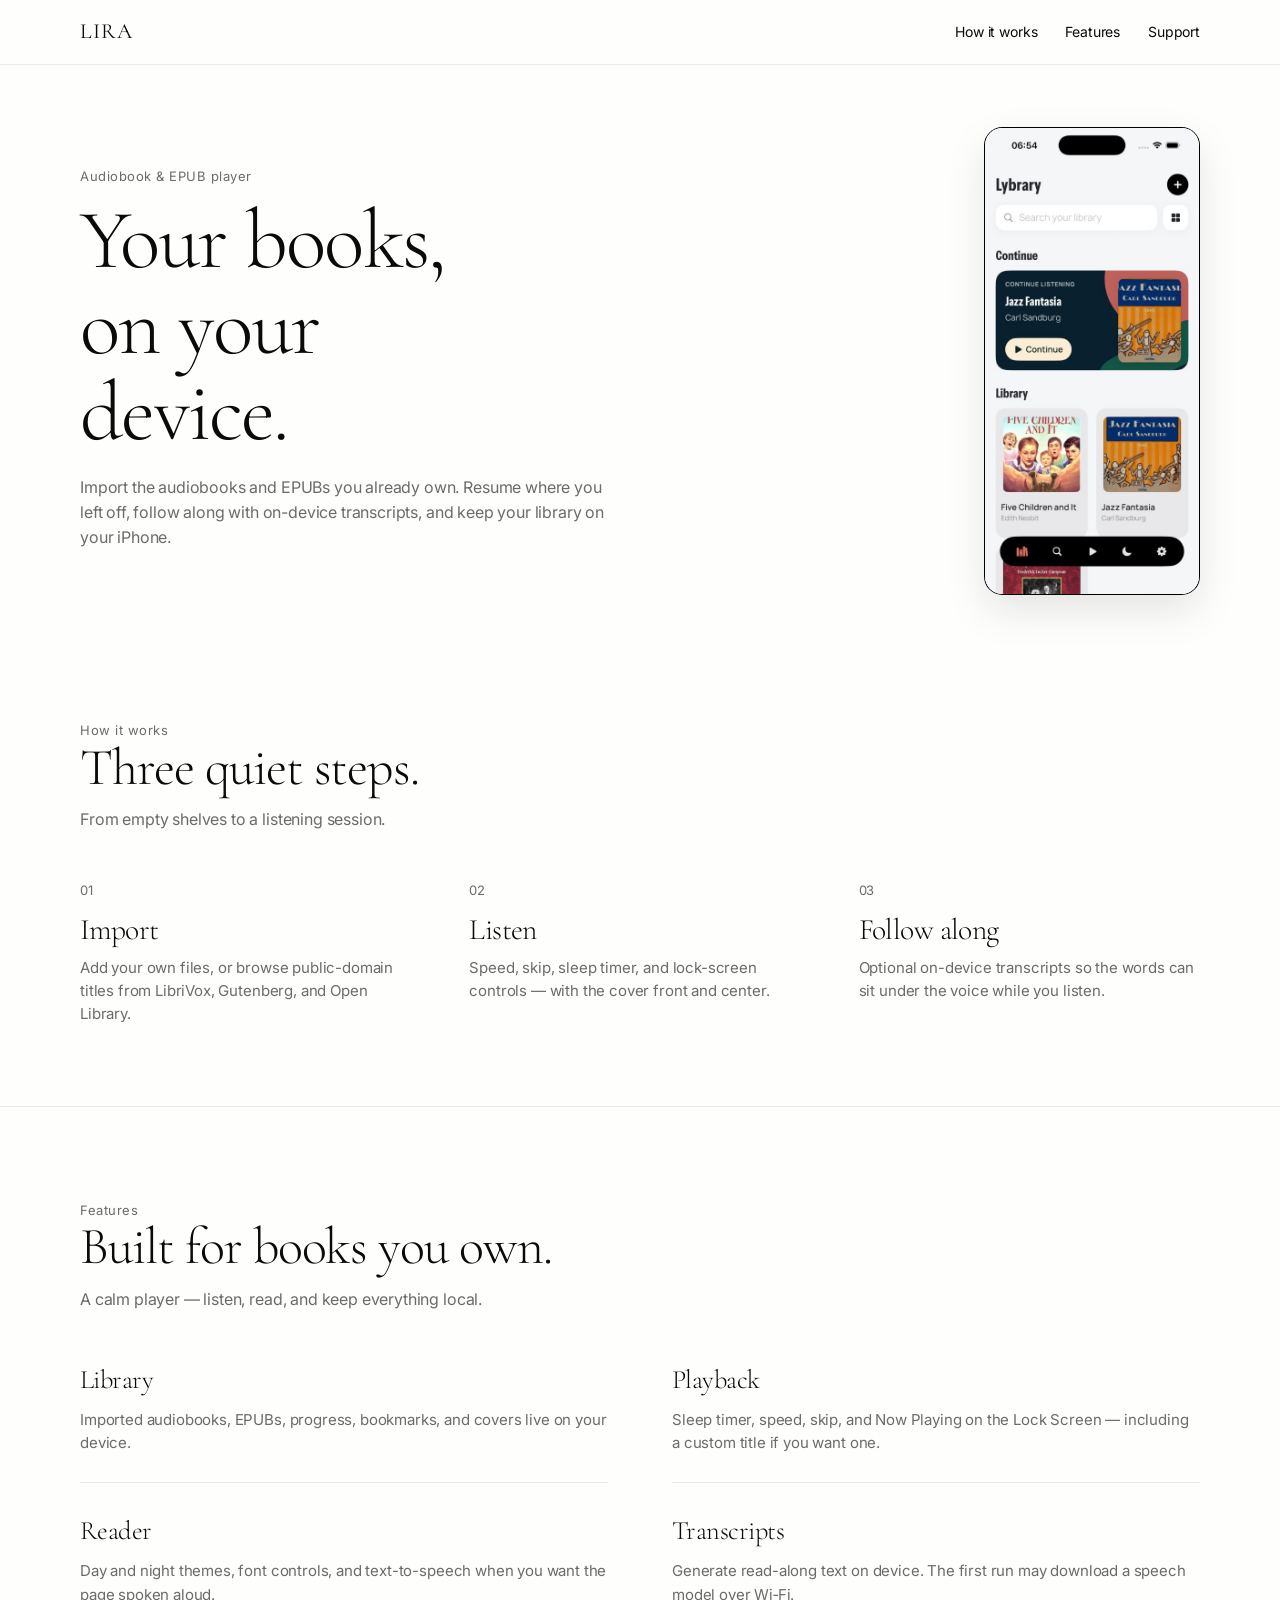
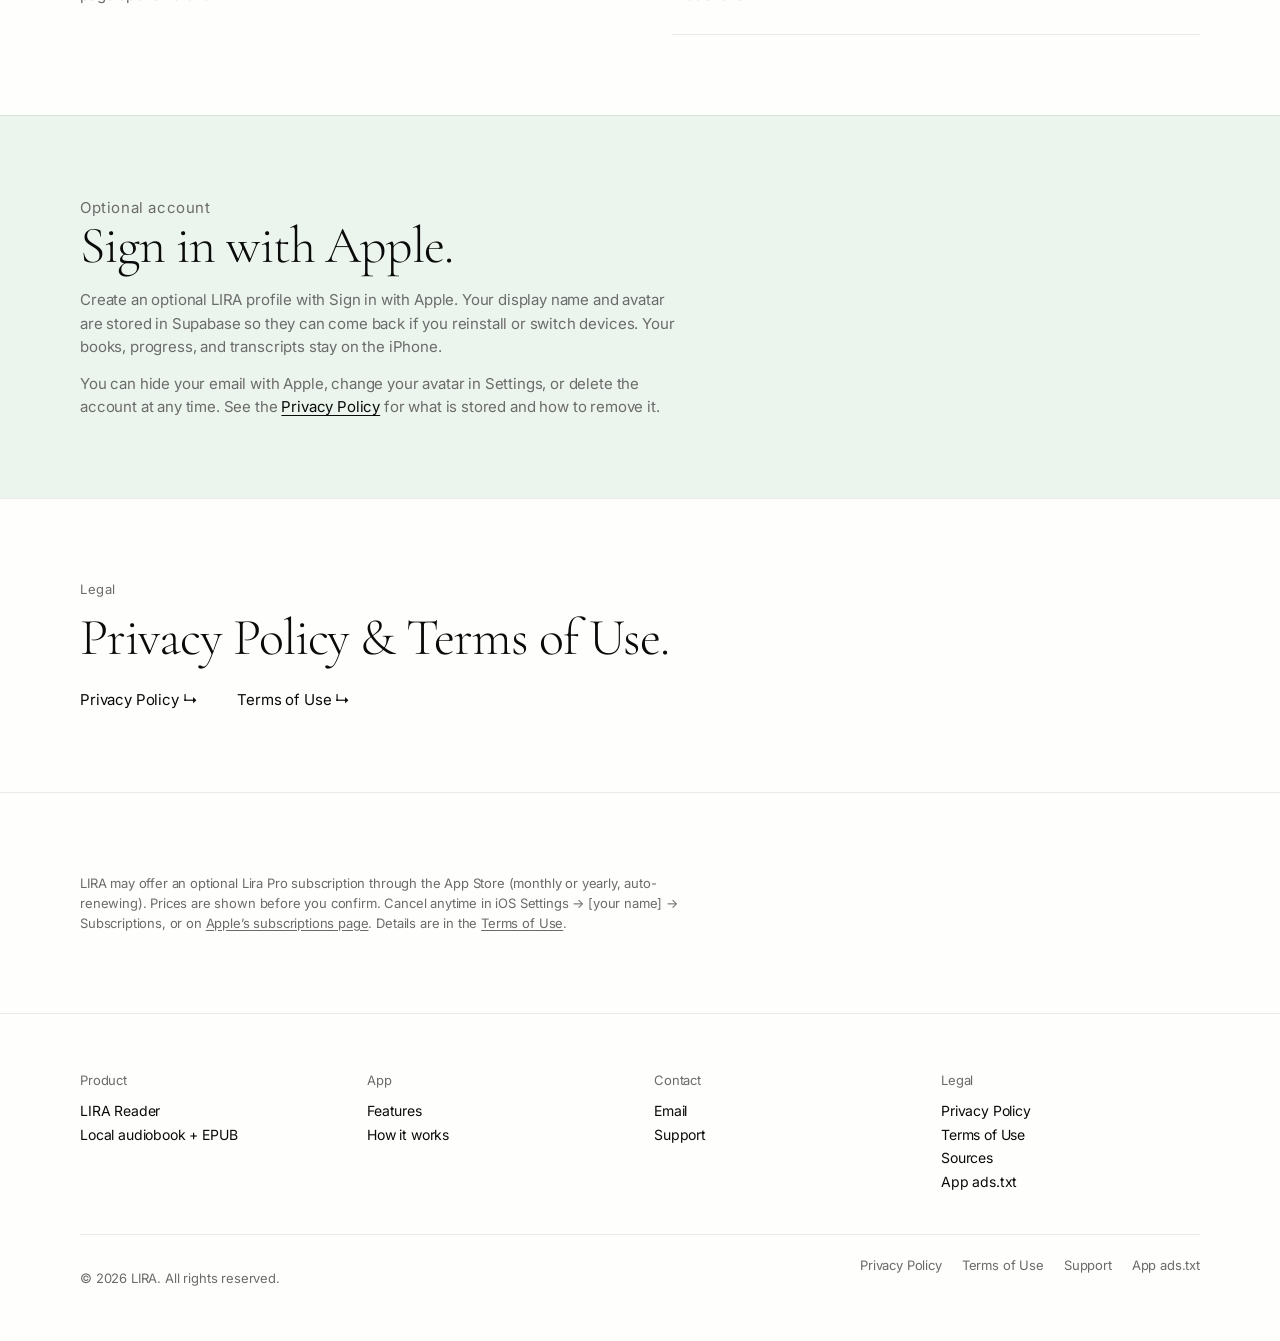
==== commit d400ebed: "Refresh hero with library screenshot beside heading. Use the Lybrary grid screenshot as a compact ph" ====
--- a/index.html
+++ b/index.html
@@ -3,174 +3,147 @@
 <head>
   <meta charset="UTF-8">
   <meta name="viewport" content="width=device-width, initial-scale=1">
-  <title>LIRA — Audiobook & EPUB Player</title>
+  <title>LIRA — Audiobook &amp; EPUB Player</title>
   <meta name="description" content="LIRA is a calm audiobook and ebook player for books you already own. Import MP3, M4B, and EPUB files. Listen offline with sleep timer, bookmarks, and on-device transcripts.">
   <link rel="canonical" href="https://zeffou.github.io/lira-web/">
-  <meta name="theme-color" content="#050505">
+  <meta name="theme-color" content="#fefefc">
   <link rel="preconnect" href="https://fonts.googleapis.com">
   <link rel="preconnect" href="https://fonts.gstatic.com" crossorigin>
-  <link href="https://fonts.googleapis.com/css2?family=Bebas+Neue&family=IBM+Plex+Mono:wght@400;500&family=IBM+Plex+Sans:wght@400;500;600&display=swap" rel="stylesheet">
+  <link href="https://fonts.googleapis.com/css2?family=Cormorant+Garamond:ital,wght@0,300;0,400;1,300&family=Inter:wght@400;500&display=swap" rel="stylesheet">
   <link rel="stylesheet" href="css/site.css">
 </head>
 <body>
-  <svg class="dot-pattern" aria-hidden="true">
-    <defs>
-      <pattern id="lira-dots" width="16" height="16" patternUnits="userSpaceOnUse" x="0" y="0">
-        <circle cx="1" cy="1" r="1" fill="currentColor" />
-      </pattern>
-    </defs>
-    <rect width="100%" height="100%" fill="url(#lira-dots)" />
-  </svg>
-
   <a class="skip-link" href="#main">Skip to content</a>
 
   <header class="site-header">
     <div class="shell site-header__inner">
-      <a class="logo" href="index.html"><span class="logo__mark"></span>LIRA</a>
+      <a class="logo" href="index.html">LIRA</a>
       <nav class="site-nav" aria-label="Primary">
+        <a href="#how">How it works</a>
         <a href="#features">Features</a>
-        <a href="#how">How it works</a>
         <a href="support.html">Support</a>
       </nav>
-      <a class="btn btn--fill header-cta" href="support.html">Get LIRA</a>
+      <button class="nav-toggle" type="button" aria-expanded="false" aria-controls="mobile-nav" aria-label="Open menu">
+        <span></span><span></span><span></span>
+      </button>
     </div>
+    <nav class="mobile-nav" id="mobile-nav" aria-label="Mobile">
+      <a href="#how">How it works</a>
+      <a href="#features">Features</a>
+      <a href="support.html">Support</a>
+    </nav>
   </header>
 
   <main id="main">
-    <section class="shell hero">
-      <div class="hero__copy">
-        <p class="label">Listen · Read · Relax</p>
-        <h1 class="display">Your books.<br><span class="mark">On device.</span></h1>
-        <p class="hero__lead">Import the audiobooks and EPUBs you already own. Resume where you left off, speed up listening, and follow along with optional on-device transcripts.</p>
-        <div class="hero__meta">
-          <span>MP3 / M4B / EPUB</span>
-          <span>Offline library</span>
-          <span>On-device transcripts</span>
+    <section class="hero">
+      <div class="shell hero__grid">
+        <div class="hero__copy">
+          <p class="eyebrow">Audiobook &amp; EPUB player</p>
+          <h1>Your books, on your device.</h1>
+          <p class="lede">Import the audiobooks and EPUBs you already own. Resume where you left off, follow along with on-device transcripts, and keep your library on your iPhone.</p>
         </div>
-        <div class="hero__actions">
-          <a class="btn btn--fill" href="support.html">View product</a>
-          <a class="btn btn--ghost" href="privacy.html">Privacy policy</a>
-        </div>
-      </div>
-
-      <figure class="hero__device" aria-label="LIRA library screen on iPhone">
-        <div class="hero__phone">
-          <img src="assets/hero-library.jpg" alt="LIRA library with imported audiobooks and EPUBs">
-        </div>
-      </figure>
-    </section>
-
-    <section class="section" id="features">
-      <div class="shell">
-        <div class="section__head">
-          <div>
-            <p class="label">Features</p>
-            <h2 class="display">Built for your library</h2>
+        <figure class="hero__device" aria-label="LIRA library on iPhone">
+          <div class="hero__phone">
+            <img src="assets/hero-library.jpg" alt="LIRA library with imported audiobooks and EPUBs">
           </div>
-          <p>A calm player for books you own — listen, read, and keep everything local.</p>
-        </div>
-
-        <div class="feature-tabs" role="tablist" aria-label="App features">
-          <button class="feature-item is-active" type="button" role="tab" aria-selected="true" id="tab-library" data-panel="panel-library">
-            <span class="feature-item__meta">
-              <span class="kicker">01</span>
-              <span class="kicker kicker--dim">Library</span>
-            </span>
-            <h3>Your shelves</h3>
-            <hr class="feature-item__rule" />
-            <p>Import files from Files and keep progress, bookmarks, and covers on device. No account required.</p>
-          </button>
-
-          <button class="feature-item" type="button" role="tab" aria-selected="false" id="tab-playback" data-panel="panel-playback">
-            <span class="feature-item__meta">
-              <span class="kicker">02</span>
-              <span class="kicker kicker--dim">Playback</span>
-            </span>
-            <h3>Listen your way</h3>
-            <hr class="feature-item__rule" />
-            <p>Speed, skip, sleep timer, and lock-screen controls — with the cover front and center.</p>
-          </button>
-
-          <button class="feature-item" type="button" role="tab" aria-selected="false" id="tab-reader" data-panel="panel-reader">
-            <span class="feature-item__meta">
-              <span class="kicker">03</span>
-              <span class="kicker kicker--dim">Reader</span>
-            </span>
-            <h3>EPUB + TTS</h3>
-            <hr class="feature-item__rule" />
-            <p>Day and night themes, font controls, and text-to-speech when you want the page spoken aloud.</p>
-          </button>
-
-          <button class="feature-item" type="button" role="tab" aria-selected="false" id="tab-transcripts" data-panel="panel-transcripts">
-            <span class="feature-item__meta">
-              <span class="kicker">04</span>
-              <span class="kicker kicker--dim">Transcripts</span>
-            </span>
-            <h3>Read along</h3>
-            <hr class="feature-item__rule" />
-            <p>Optional on-device transcription so you can follow the words while an audiobook plays.</p>
-          </button>
-        </div>
+        </figure>
       </div>
     </section>
 
     <section class="section" id="how">
       <div class="shell">
         <div class="section__head">
-          <div>
-            <p class="label">How it works</p>
-            <h2 class="display">Three simple steps</h2>
-          </div>
-          <p>From empty shelves to a quiet listening session.</p>
+          <p class="eyebrow">How it works</p>
+          <h2>Three quiet steps.</h2>
+          <p>From empty shelves to a listening session.</p>
         </div>
-
-        <div class="signal-grid" role="list">
-          <article class="signal-card is-active" role="listitem" tabindex="0">
-            <span class="signal-card__meta">
-              <span>01</span>
-              <span>Import</span>
-            </span>
-            <h3>Import or discover</h3>
-            <hr class="signal-card__rule" />
-            <p>Add your own files, or browse public-domain titles from LibriVox and Open Library.</p>
+        <div class="steps">
+          <article>
+            <span>01</span>
+            <h3>Import</h3>
+            <p>Add your own files, or browse public-domain titles from LibriVox, Gutenberg, and Open Library.</p>
           </article>
-
-          <article class="signal-card" role="listitem" tabindex="0">
-            <span class="signal-card__meta">
-              <span>02</span>
-              <span>Playback</span>
-            </span>
-            <h3>Listen or read</h3>
-            <hr class="signal-card__rule" />
-            <p>Use the player for audiobooks or the EPUB reader with themes, bookmarks, and spoken text.</p>
+          <article>
+            <span>02</span>
+            <h3>Listen</h3>
+            <p>Speed, skip, sleep timer, and lock-screen controls — with the cover front and center.</p>
           </article>
-
-          <article class="signal-card" role="listitem" tabindex="0">
-            <span class="signal-card__meta">
-              <span>03</span>
-              <span>Follow</span>
-            </span>
+          <article>
+            <span>03</span>
             <h3>Follow along</h3>
-            <hr class="signal-card__rule" />
-            <p>Generate on-device transcripts when you want the words under the voice.</p>
+            <p>Optional on-device transcripts so the words can sit under the voice while you listen.</p>
           </article>
         </div>
+      </div>
+    </section>
+
+    <section class="section" id="features">
+      <div class="shell">
+        <div class="section__head">
+          <p class="eyebrow">Features</p>
+          <h2>Built for books you own.</h2>
+          <p>A calm player — listen, read, and keep everything local.</p>
+        </div>
+        <div class="feature-list">
+          <article>
+            <h3>Library</h3>
+            <p>Imported audiobooks, EPUBs, progress, bookmarks, and covers live on your device.</p>
+          </article>
+          <article>
+            <h3>Playback</h3>
+            <p>Sleep timer, speed, skip, and Now Playing on the Lock Screen — including a custom title if you want one.</p>
+          </article>
+          <article>
+            <h3>Reader</h3>
+            <p>Day and night themes, font controls, and text-to-speech when you want the page spoken aloud.</p>
+          </article>
+          <article>
+            <h3>Transcripts</h3>
+            <p>Generate read-along text on device. The first run may download a speech model over Wi‑Fi.</p>
+          </article>
+        </div>
+      </div>
+    </section>
+
+    <section class="section section--sage" id="account">
+      <div class="shell">
+        <div class="account-copy">
+          <p class="eyebrow">Optional account</p>
+          <h2>Sign in with Apple.</h2>
+          <p>Create an optional LIRA profile with Sign in with Apple. Your display name and avatar are stored in Supabase so they can come back if you reinstall or switch devices. Your books, progress, and transcripts stay on the iPhone.</p>
+          <p>You can hide your email with Apple, change your avatar in Settings, or delete the account at any time. See the <a href="privacy.html">Privacy Policy</a> for what is stored and how to remove it.</p>
+        </div>
+      </div>
+    </section>
+
+    <section class="section">
+      <div class="shell">
+        <p class="eyebrow">Legal</p>
+        <h2 class="display" style="font-size:clamp(2.25rem,5vw,3.25rem);margin-bottom:1.5rem">Privacy Policy &amp; Terms of Use.</h2>
+        <div class="legal-links">
+          <a href="privacy.html">Privacy Policy</a>
+          <a href="terms.html">Terms of Use</a>
+        </div>
+      </div>
+    </section>
+
+    <section class="section" id="pro">
+      <div class="shell">
+        <p class="note">LIRA may offer an optional Lira Pro subscription through the App Store (monthly or yearly, auto-renewing). Prices are shown before you confirm. Cancel anytime in iOS Settings → [your name] → Subscriptions, or on <a href="https://apps.apple.com/account/subscriptions">Apple’s subscriptions page</a>. Details are in the <a href="terms.html">Terms of Use</a>.</p>
       </div>
     </section>
   </main>
 
   <footer class="site-footer">
     <div class="shell">
-      <p class="label">About</p>
-      <h2 class="display" style="font-size:clamp(3rem,8vw,5rem)">LIRA</h2>
       <div class="colophon-grid">
         <div>
           <h3>Product</h3>
           <p>LIRA Reader<br>Local audiobook + EPUB</p>
         </div>
         <div>
-          <h3>Typography</h3>
-          <p>Bebas Neue<br>IBM Plex Sans<br>IBM Plex Mono</p>
+          <h3>App</h3>
+          <p><a href="#features">Features</a><br><a href="#how">How it works</a></p>
         </div>
         <div>
           <h3>Contact</h3>
@@ -178,50 +151,20 @@
         </div>
         <div>
           <h3>Legal</h3>
-          <p><a href="privacy.html">Privacy</a><br><a href="terms.html">Terms</a><br><a href="sources.html">Sources</a><br><a href="https://zeffou.github.io/app-ads.txt">App ads.txt</a></p>
+          <p><a href="privacy.html">Privacy Policy</a><br><a href="terms.html">Terms of Use</a><br><a href="sources.html">Sources</a><br><a href="app-ads.txt">App ads.txt</a></p>
         </div>
       </div>
       <div class="site-footer__bottom">
         <p>© <span id="y"></span> LIRA. All rights reserved.</p>
         <div class="footer-links">
-          <a href="privacy.html">Privacy</a>
-          <a href="terms.html">Terms</a>
+          <a href="privacy.html">Privacy Policy</a>
+          <a href="terms.html">Terms of Use</a>
           <a href="support.html">Support</a>
-          <a href="https://zeffou.github.io/app-ads.txt">App ads.txt</a>
+          <a href="app-ads.txt">App ads.txt</a>
         </div>
       </div>
     </div>
   </footer>
-  <script>
-    document.getElementById("y").textContent = new Date().getFullYear();
-
-    document.querySelectorAll(".feature-tabs").forEach((list) => {
-      const tabs = [...list.querySelectorAll('[role="tab"]')];
-      tabs.forEach((tab) => {
-        tab.addEventListener("click", () => {
-          tabs.forEach((t) => {
-            t.classList.toggle("is-active", t === tab);
-            t.setAttribute("aria-selected", t === tab ? "true" : "false");
-          });
-        });
-      });
-    });
-
-    document.querySelectorAll(".signal-grid").forEach((grid) => {
-      const cards = [...grid.querySelectorAll(".signal-card")];
-      const activate = (card) => {
-        cards.forEach((c) => c.classList.toggle("is-active", c === card));
-      };
-      cards.forEach((card) => {
-        card.addEventListener("click", () => activate(card));
-        card.addEventListener("keydown", (e) => {
-          if (e.key === "Enter" || e.key === " ") {
-            e.preventDefault();
-            activate(card);
-          }
-        });
-      });
-    });
-  </script>
+  <script src="js/site.js"></script>
 </body>
 </html>
--- a/css/site.css
+++ b/css/site.css
@@ -1,16 +1,14 @@
 :root {
-  --bg: #050505;
-  --bg-elevated: #0c0c0c;
-  --ink: #ffffff;
-  --muted: #7a7a7a;
-  --faint: #3a3a3a;
-  --line: rgba(255, 255, 255, 0.08);
-  --accent: #ff5a1f;
-  --accent-soft: rgba(255, 90, 31, 0.16);
+  --parchment: #fefefc;
+  --graphite: #0a0a0a;
+  --smoke: #6b6b6b;
+  --iron: #444444;
+  --sage: #ebf5ed;
+  --slate: #bdd4f0;
+  --line: #0a0a0a;
   --max: 1120px;
-  --font: "IBM Plex Sans", system-ui, sans-serif;
-  --display: "Bebas Neue", Impact, sans-serif;
-  --mono: "IBM Plex Mono", ui-monospace, monospace;
+  --font: "Inter", system-ui, -apple-system, sans-serif;
+  --display: "Cormorant Garamond", "Times New Roman", Georgia, serif;
 }
 
 *,
@@ -23,36 +21,21 @@
   scroll-behavior: smooth;
 }
 
+@media (prefers-reduced-motion: reduce) {
+  html {
+    scroll-behavior: auto;
+  }
+}
+
 body {
   margin: 0;
   min-height: 100dvh;
-  color: var(--ink);
+  color: var(--graphite);
   font-family: var(--font);
-  font-size: 1rem;
-  line-height: 1.6;
-  background-color: var(--bg);
-  position: relative;
-}
-
-/* Magic UI–style DotPattern (SVG pattern, 16×16 / cr=1) */
-.dot-pattern {
-  pointer-events: none;
-  position: fixed;
-  inset: 0;
-  z-index: 0;
-  width: 100%;
-  height: 100%;
-  color: rgba(255, 255, 255, 0.18);
-  /* Keep dots below the sticky header band */
-  top: 4.25rem;
-  height: calc(100% - 4.25rem);
-  mask-image: radial-gradient(ellipse 70% 60% at 50% 18%, #000 35%, transparent 80%);
-  -webkit-mask-image: radial-gradient(ellipse 70% 60% at 50% 18%, #000 35%, transparent 80%);
-}
-
-body > *:not(.dot-pattern) {
-  position: relative;
-  z-index: 1;
+  font-size: 16px;
+  line-height: 1.55;
+  letter-spacing: -0.01em;
+  background: var(--parchment);
 }
 
 img {
@@ -61,12 +44,12 @@
 }
 
 a {
-  color: var(--accent);
-  text-decoration: none;
+  color: var(--graphite);
+  text-underline-offset: 0.18em;
 }
 
 a:hover {
-  color: #ff7a4a;
+  color: var(--smoke);
 }
 
 .skip-link {
@@ -74,8 +57,8 @@
   left: -9999px;
   top: 0;
   z-index: 100;
-  background: var(--accent);
-  color: #000;
+  background: var(--graphite);
+  color: var(--parchment);
   padding: 0.75rem 1rem;
 }
 
@@ -85,52 +68,37 @@
 }
 
 .shell {
-  width: min(100% - 2rem, var(--max));
+  width: min(100% - 2.5rem, var(--max));
   margin-inline: auto;
 }
 
-.label {
-  margin: 0 0 0.85rem;
-  color: var(--accent);
-  font-family: var(--mono);
-  font-size: 0.72rem;
-  font-weight: 500;
-  letter-spacing: 0.14em;
-  text-transform: uppercase;
-}
-
-.display {
+.eyebrow {
+  margin: 0 0 0.75rem;
+  color: var(--smoke);
+  font-size: 13px;
+  font-weight: 400;
+  letter-spacing: 0.04em;
+}
+
+h1,
+h2,
+.display,
+.page-title {
   margin: 0;
   font-family: var(--display);
-  font-weight: 400;
-  letter-spacing: 0.04em;
-  line-height: 0.92;
-  text-transform: uppercase;
-}
-
-.mark {
-  display: inline-block;
-  padding: 0.08em 0.12em 0.02em;
-  background: var(--accent);
-  color: #fff;
-}
-
-/* Header */
+  font-weight: 300;
+  letter-spacing: -0.02em;
+  line-height: 1.02;
+  color: var(--graphite);
+}
+
+/* Header — flat, no pill, no glass */
 .site-header {
   position: sticky;
   top: 0;
   z-index: 40;
-  border-bottom: 1px solid var(--line);
-  background: var(--bg);
-  isolation: isolate;
-}
-
-.site-header::before {
-  content: "";
-  position: absolute;
-  inset: 0;
-  z-index: -1;
-  background: var(--bg);
+  background: var(--parchment);
+  border-bottom: 1px solid rgba(10, 10, 10, 0.08);
 }
 
 .site-header__inner {
@@ -138,562 +106,459 @@
   align-items: center;
   justify-content: space-between;
   gap: 1rem;
-  padding: 1rem 0;
+  min-height: 64px;
 }
 
 .logo {
-  display: inline-flex;
-  align-items: baseline;
-  gap: 0.45rem;
-  color: var(--ink);
+  color: var(--graphite);
+  text-decoration: none;
   font-family: var(--display);
-  font-size: 1.55rem;
-  letter-spacing: 0.08em;
-}
-
-.logo__mark {
-  width: 0.55rem;
-  height: 0.55rem;
-  border-radius: 50%;
-  background: var(--accent);
+  font-size: 1.35rem;
+  font-weight: 400;
+  letter-spacing: 0.04em;
+}
+
+.logo:hover {
+  color: var(--graphite);
 }
 
 .site-nav {
-  display: flex;
-  flex-wrap: wrap;
-  gap: 0.35rem 1.15rem;
-  justify-content: flex-end;
+  display: none;
+  gap: 1.75rem;
 }
 
 .site-nav a {
-  color: var(--muted);
-  font-family: var(--mono);
-  font-size: 0.72rem;
-  letter-spacing: 0.12em;
-  text-transform: uppercase;
+  color: var(--graphite);
+  text-decoration: none;
+  font-size: 14px;
 }
 
 .site-nav a:hover,
 .site-nav a[aria-current="page"] {
-  color: var(--ink);
+  color: var(--smoke);
 }
 
 .header-cta {
   display: none;
 }
 
-@media (min-width: 900px) {
+.nav-toggle {
+  width: 44px;
+  height: 44px;
+  border: 0;
+  background: transparent;
+  cursor: pointer;
+}
+
+.nav-toggle span {
+  display: block;
+  width: 16px;
+  height: 1px;
+  margin: 5px auto;
+  background: var(--graphite);
+}
+
+.mobile-nav {
+  display: none;
+  flex-direction: column;
+  padding: 0 1.25rem 1.5rem;
+  border-top: 1px solid rgba(10, 10, 10, 0.08);
+}
+
+.mobile-nav.is-open {
+  display: flex;
+}
+
+.mobile-nav a {
+  padding: 0.85rem 0;
+  color: var(--graphite);
+  text-decoration: none;
+  border-bottom: 1px solid rgba(10, 10, 10, 0.08);
+  font-size: 15px;
+}
+
+@media (min-width: 880px) {
+  .site-nav,
   .header-cta {
-    display: inline-flex;
-  }
-}
-
-/* Buttons */
+    display: flex;
+  }
+
+  .nav-toggle,
+  .mobile-nav {
+    display: none !important;
+  }
+}
+
+/* Buttons — 2px radius, black fill */
 .btn {
   display: inline-flex;
   align-items: center;
   justify-content: center;
-  gap: 0.55rem;
-  padding: 0.85rem 1.15rem;
-  border: 1px solid var(--ink);
-  color: var(--ink);
+  padding: 10px 24px;
+  border: 1px solid var(--graphite);
+  border-radius: 2px;
+  color: var(--parchment);
+  background: var(--graphite);
+  font-family: var(--font);
+  font-size: 14px;
+  font-weight: 400;
+  letter-spacing: -0.01em;
+  text-decoration: none;
+}
+
+.btn:hover {
+  color: var(--parchment);
+  opacity: 0.82;
+}
+
+.btn--ghost {
   background: transparent;
-  font-family: var(--mono);
-  font-size: 0.72rem;
-  font-weight: 500;
-  letter-spacing: 0.12em;
-  text-transform: uppercase;
-  transition: background 0.15s ease, color 0.15s ease, border-color 0.15s ease;
-}
-
-.btn:hover {
-  background: var(--ink);
-  color: #000;
-}
-
-.btn--fill {
-  background: var(--accent);
-  border-color: var(--accent);
-  color: #fff;
-}
-
-.btn--fill:hover {
-  background: #ff7a4a;
-  border-color: #ff7a4a;
-  color: #fff;
-}
-
-.btn--ghost {
-  border-color: var(--faint);
-  color: var(--muted);
+  color: var(--graphite);
 }
 
 .btn--ghost:hover {
-  border-color: var(--ink);
-  background: transparent;
-  color: var(--ink);
+  color: var(--graphite);
+  opacity: 0.7;
+}
+
+.actions {
+  display: flex;
+  flex-wrap: wrap;
+  gap: 10px;
 }
 
 /* Hero */
 .hero {
-  padding: 4rem 0 3rem;
+  padding: 3.5rem 0 2rem;
+}
+
+.hero__grid {
   display: grid;
   gap: 2rem;
-  align-items: center;
-}
-
-@media (min-width: 960px) {
-  .hero {
-    grid-template-columns: minmax(0, 1.1fr) minmax(220px, 0.72fr);
+  align-items: start;
+}
+
+@media (min-width: 860px) {
+  .hero__grid {
+    grid-template-columns: minmax(0, 1fr) auto;
     gap: clamp(1.5rem, 4vw, 3rem);
-    padding: 5rem 0 4rem;
+    align-items: center;
   }
 }
 
 .hero__copy {
-  max-width: 38rem;
+  max-width: 36rem;
 }
 
 .hero h1 {
-  font-size: clamp(3.6rem, 9vw, 6.4rem);
-  max-width: 10ch;
-}
-
-.hero__lead {
-  margin: 1.35rem 0 0;
-  max-width: 28rem;
-  color: var(--muted);
-  font-family: var(--mono);
-  font-size: 0.86rem;
-  line-height: 1.7;
-}
-
-.hero__meta {
-  margin: 1.75rem 0 0;
-  display: flex;
-  flex-wrap: wrap;
-  gap: 0.75rem 1.5rem;
-  color: var(--muted);
-  font-family: var(--mono);
-  font-size: 0.72rem;
-  letter-spacing: 0.08em;
-  text-transform: uppercase;
-}
-
-.hero__meta span {
-  display: inline-flex;
-  align-items: center;
-  gap: 0.45rem;
-}
-
-.hero__meta span::before {
-  content: "";
-  width: 0.4rem;
-  height: 0.4rem;
-  background: var(--accent);
-}
-
-.hero__actions {
-  margin-top: 2rem;
-  display: flex;
-  flex-wrap: wrap;
-  gap: 0.75rem;
+  font-size: clamp(3rem, 8vw, 5.25rem);
+  max-width: 11ch;
+}
+
+.hero .lede {
+  margin: 1.25rem 0 0;
+  max-width: 34rem;
+  color: var(--smoke);
+  font-size: 16px;
+  line-height: 1.55;
 }
 
 .hero__device {
   margin: 0;
   justify-self: center;
-  width: min(100%, 15.5rem);
-}
-
-@media (min-width: 960px) {
+  width: min(52vw, 11.5rem);
+}
+
+@media (min-width: 860px) {
   .hero__device {
     justify-self: end;
-    width: min(100%, 17.5rem);
+    width: 13.5rem;
+    margin-top: 0.35rem;
   }
 }
 
 .hero__phone {
-  border: 1px solid var(--line);
+  border: 1px solid rgba(10, 10, 10, 0.1);
   background: #000;
   overflow: hidden;
-  border-radius: 1.35rem;
-  box-shadow: 0 24px 60px rgba(0, 0, 0, 0.42);
-  outline: 1px solid rgba(255, 90, 31, 0.45);
-  outline-offset: 6px;
+  border-radius: 1.15rem;
+  box-shadow: 0 16px 40px rgba(10, 10, 10, 0.1);
 }
 
 .hero__phone img {
   display: block;
   width: 100%;
-  aspect-ratio: 9 / 19.5;
+  aspect-ratio: 470 / 1024;
   object-fit: cover;
   object-position: top center;
   background: #f5f6f7;
 }
 
-@media (max-width: 959px) {
+@media (max-width: 859px) {
+  .hero__grid {
+    gap: 1.75rem;
+  }
+
   .hero__device {
-    order: -1;
-    width: min(72vw, 13.5rem);
+    justify-self: start;
+    width: min(46vw, 10.5rem);
   }
 }
 
 /* Sections */
 .section {
-  padding: 4.5rem 0;
+  padding: 5rem 0;
+}
+
+.section + .section {
+  border-top: 1px solid rgba(10, 10, 10, 0.08);
 }
 
 .section__head {
+  max-width: 36rem;
+  margin-bottom: 3rem;
+}
+
+.section__head h2 {
+  font-size: clamp(2.25rem, 5vw, 3.25rem);
+}
+
+.section__head p {
+  margin: 0.85rem 0 0;
+  color: var(--smoke);
+}
+
+.section--sage {
+  background: var(--sage);
+  border-top: 0;
+}
+
+.steps {
   display: grid;
-  gap: 1rem;
-  margin-bottom: 2rem;
-}
-
-@media (min-width: 860px) {
-  .section__head {
-    grid-template-columns: 1.2fr 0.8fr;
-    align-items: end;
-  }
-
-  .section__head > p {
-    text-align: right;
-    justify-self: end;
-  }
-}
-
-.section__head h2 {
-  font-size: clamp(3rem, 7vw, 5rem);
-}
-
-.section__head > p {
+  gap: 2.5rem 3rem;
+}
+
+@media (min-width: 800px) {
+  .steps {
+    grid-template-columns: repeat(3, 1fr);
+  }
+}
+
+.steps span {
+  display: block;
+  margin-bottom: 0.85rem;
+  color: var(--smoke);
+  font-size: 13px;
+}
+
+.steps h3 {
+  margin: 0 0 0.6rem;
+  font-family: var(--display);
+  font-size: 1.85rem;
+  font-weight: 300;
+  letter-spacing: -0.02em;
+  line-height: 1.1;
+}
+
+.steps p,
+.feature-list p,
+.account-copy p {
   margin: 0;
-  color: var(--muted);
-  font-family: var(--mono);
-  font-size: 0.82rem;
-  line-height: 1.7;
-  max-width: 28rem;
-}
-
-/* Feature tabs — square cards, orange active */
-.feature-tabs {
+  color: var(--smoke);
+  font-size: 15px;
+  line-height: 1.55;
+}
+
+.feature-list {
   display: grid;
-  gap: 1rem;
-}
-
-@media (min-width: 880px) {
-  .feature-tabs {
-    grid-template-columns: repeat(2, 1fr);
-  }
-}
-
-.feature-item {
-  position: relative;
-  display: block;
-  width: 100%;
-  text-align: left;
-  padding: 1.35rem 1.35rem 1.6rem;
-  border: 1px solid var(--line);
-  background: rgba(12, 12, 12, 0.92);
-  color: inherit;
-  cursor: pointer;
-  font: inherit;
-  border-radius: 0;
-  transition:
-    border-color 0.2s ease,
-    box-shadow 0.2s ease,
-    color 0.2s ease;
-}
-
-.feature-item:hover,
-.feature-item:focus-visible {
-  border-color: rgba(255, 90, 31, 0.55);
-  outline: none;
-}
-
-.feature-item:hover h3,
-.feature-item:focus-visible h3 {
-  color: var(--accent);
-}
-
-.feature-item:hover .feature-item__rule,
-.feature-item:focus-visible .feature-item__rule {
-  border-color: var(--accent);
-}
-
-.feature-item.is-active {
-  border-color: var(--accent);
-  box-shadow:
-    0 0 0 1px rgba(255, 90, 31, 0.35),
-    0 0 24px rgba(255, 90, 31, 0.12);
-}
-
-.feature-item.is-active h3 {
-  color: var(--accent);
-}
-
-.feature-item.is-active .feature-item__rule {
-  border-color: var(--accent);
-}
-
-.feature-item.is-active .kicker:not(.kicker--dim) {
-  color: var(--accent);
-}
-
-.feature-item__meta {
+  gap: 0;
+}
+
+.feature-list article {
+  padding: 1.75rem 0;
+  border-top: 1px solid rgba(10, 10, 10, 0.08);
+}
+
+.feature-list article:last-child {
+  border-bottom: 1px solid rgba(10, 10, 10, 0.08);
+}
+
+@media (min-width: 800px) {
+  .feature-list {
+    grid-template-columns: 1fr 1fr;
+    column-gap: 4rem;
+  }
+
+  .feature-list article:nth-child(1),
+  .feature-list article:nth-child(2) {
+    padding-top: 0;
+    border-top: 0;
+  }
+}
+
+.feature-list h3 {
+  margin: 0 0 0.45rem;
+  font-family: var(--display);
+  font-size: 1.65rem;
+  font-weight: 300;
+  letter-spacing: -0.02em;
+}
+
+.account-copy {
+  max-width: 38rem;
+}
+
+.account-copy h2 {
+  font-size: clamp(2.25rem, 5vw, 3.25rem);
+  margin-bottom: 1rem;
+}
+
+.account-copy p + p {
+  margin-top: 0.85rem;
+}
+
+.legal-links {
   display: flex;
-  justify-content: space-between;
-  gap: 1rem;
-  margin-bottom: 0.85rem;
-}
-
-.feature-item .kicker {
+  flex-wrap: wrap;
+  gap: 1.5rem 2.5rem;
+}
+
+.legal-links a {
+  text-decoration: none;
+  font-size: 15px;
+}
+
+.legal-links a::after {
+  content: " ↳";
+}
+
+.note {
   margin: 0;
-  color: var(--muted);
-  font-family: var(--mono);
-  font-size: 0.68rem;
-  letter-spacing: 0.14em;
-  text-transform: uppercase;
-}
-
-.feature-item .kicker--dim {
-  color: var(--faint);
-}
-
-.feature-item h3 {
-  margin: 0 0 0.85rem;
+  max-width: 40rem;
+  color: var(--smoke);
+  font-size: 13px;
+  line-height: 1.55;
+}
+
+.note a {
+  color: var(--smoke);
+}
+
+/* Legal pages */
+.page {
+  padding: 3.5rem 0 5rem;
+  max-width: 40rem;
+}
+
+.page-title {
+  font-size: clamp(2.6rem, 6vw, 3.8rem);
+}
+
+.meta,
+.page-lead {
+  color: var(--smoke);
+}
+
+.meta {
+  margin: 0.75rem 0 0;
+  font-size: 13px;
+}
+
+.page-lead {
+  margin: 1.25rem 0 0;
+}
+
+.prose {
+  margin-top: 2.5rem;
+  padding-top: 2rem;
+  border-top: 1px solid rgba(10, 10, 10, 0.08);
+}
+
+.prose h2 {
+  margin: 2.25rem 0 0.6rem;
+  font-size: 1.75rem;
+}
+
+.prose h3 {
+  margin: 1.5rem 0 0.4rem;
   font-family: var(--display);
-  font-size: 2rem;
-  letter-spacing: 0.04em;
-  text-transform: uppercase;
-  color: var(--ink);
-  transition: color 0.2s ease;
-}
-
-.feature-item__rule {
-  margin: 0 0 0.85rem;
-  border: 0;
-  border-top: 1px solid var(--line);
-  transition: border-color 0.2s ease;
-}
-
-.feature-item p {
-  margin: 0;
-  max-width: 34ch;
-  color: var(--muted);
-  font-family: var(--mono);
-  font-size: 0.8rem;
-  line-height: 1.7;
-}
-
-
-/* How it works — text signal cards, no images */
-.signal-grid {
-  display: grid;
-  gap: 1rem;
-}
-
-@media (min-width: 900px) {
-  .signal-grid {
-    grid-template-columns: repeat(3, 1fr);
-  }
-}
-
-.signal-card {
-  position: relative;
-  padding: 1.4rem 1.3rem 1.75rem;
-  border: 1px solid var(--line);
-  background: rgba(12, 12, 12, 0.92);
-  border-radius: 0;
-  cursor: pointer;
-  transition:
-    border-color 0.2s ease,
-    box-shadow 0.2s ease;
-}
-
-.signal-card:hover,
-.signal-card:focus-visible,
-.signal-card.is-active {
-  border-color: var(--accent);
-  outline: none;
-  box-shadow:
-    0 0 0 1px rgba(255, 90, 31, 0.3),
-    0 0 28px rgba(255, 90, 31, 0.1);
-}
-
-.signal-card:hover h3,
-.signal-card:focus-visible h3,
-.signal-card.is-active h3 {
-  color: var(--accent);
-}
-
-.signal-card:hover .signal-card__rule,
-.signal-card:focus-visible .signal-card__rule,
-.signal-card.is-active .signal-card__rule {
-  border-color: var(--accent);
-}
-
-.signal-card__meta {
-  display: flex;
-  justify-content: space-between;
-  gap: 1rem;
-  margin-bottom: 1rem;
-  color: var(--muted);
-  font-family: var(--mono);
-  font-size: 0.68rem;
-  letter-spacing: 0.12em;
-  text-transform: uppercase;
-}
-
-.signal-card h3 {
-  margin: 0 0 0.9rem;
-  font-family: var(--display);
-  font-size: 2.1rem;
-  letter-spacing: 0.04em;
-  text-transform: uppercase;
-  transition: color 0.2s ease;
-}
-
-.signal-card__rule {
-  margin: 0 0 0.9rem;
-  border: 0;
-  border-top: 1px solid var(--line);
-  transition: border-color 0.2s ease;
-}
-
-.signal-card p {
-  margin: 0;
-  color: var(--muted);
-  font-family: var(--mono);
-  font-size: 0.78rem;
-  line-height: 1.7;
-}
-
-
-
-/* Legal */
-.page {
-  padding: 3rem 0 4.5rem;
-}
-
-.panel {
-  border: 1px solid var(--line);
-  background: rgba(0, 0, 0, 0.55);
-  padding: 1.75rem 1.4rem;
-}
-
-.page-title {
-  font-family: var(--display);
-  font-size: clamp(3rem, 8vw, 4.8rem);
-  letter-spacing: 0.04em;
-  text-transform: uppercase;
-  line-height: 0.92;
-  margin: 0 0 0.75rem;
-}
-
-.page-lead,
-.meta {
-  color: var(--muted);
-  font-family: var(--mono);
-  font-size: 0.82rem;
-  line-height: 1.7;
-}
-
-.meta {
-  margin: 0 0 1.25rem;
-}
-
-.page-lead {
-  margin: 0 0 1.5rem;
-  max-width: 42rem;
-}
-
-.prose h2 {
-  margin: 2rem 0 0.65rem;
-  font-family: var(--display);
-  font-size: 1.8rem;
-  letter-spacing: 0.05em;
-  text-transform: uppercase;
+  font-size: 1.25rem;
+  font-weight: 400;
 }
 
 .prose p,
 .prose ul {
   margin: 0 0 1rem;
-  color: #bdbdbd;
-  font-family: var(--mono);
-  font-size: 0.84rem;
-  line-height: 1.75;
+  color: var(--iron);
+  font-size: 15px;
+  line-height: 1.6;
 }
 
 .prose ul {
-  padding-left: 1.1rem;
+  padding-left: 1.15rem;
 }
 
 .faq details {
-  border-top: 1px solid var(--line);
-  padding: 1rem 0;
+  border-top: 1px solid rgba(10, 10, 10, 0.08);
+  padding: 1.1rem 0;
 }
 
 .faq details:last-child {
-  border-bottom: 1px solid var(--line);
+  border-bottom: 1px solid rgba(10, 10, 10, 0.08);
 }
 
 .faq summary {
   cursor: pointer;
   font-family: var(--display);
-  font-size: 1.45rem;
-  letter-spacing: 0.04em;
-  text-transform: uppercase;
+  font-size: 1.35rem;
+  font-weight: 400;
+  letter-spacing: -0.01em;
 }
 
 .faq details p {
-  margin: 0.75rem 0 0;
-  color: var(--muted);
-  font-family: var(--mono);
-  font-size: 0.8rem;
-  line-height: 1.7;
+  margin: 0.7rem 0 0;
+  color: var(--smoke);
+  font-size: 15px;
 }
 
 .source-list {
   list-style: none;
-  margin: 0;
+  margin: 2rem 0 0;
   padding: 0;
 }
 
 .source-list li {
-  padding: 1.1rem 0;
-  border-top: 1px solid var(--line);
+  padding: 1.15rem 0;
+  border-top: 1px solid rgba(10, 10, 10, 0.08);
 }
 
 .source-list li:last-child {
-  border-bottom: 1px solid var(--line);
+  border-bottom: 1px solid rgba(10, 10, 10, 0.08);
 }
 
 .source-list strong {
   display: block;
-  margin-bottom: 0.25rem;
+  margin-bottom: 0.2rem;
   font-family: var(--display);
-  font-size: 1.5rem;
-  letter-spacing: 0.04em;
-  text-transform: uppercase;
+  font-size: 1.35rem;
+  font-weight: 400;
 }
 
 .source-list span {
-  color: var(--muted);
-  font-family: var(--mono);
-  font-size: 0.8rem;
-  line-height: 1.7;
-}
-
-/* Footer / colophon */
+  color: var(--smoke);
+  font-size: 15px;
+}
+
+/* Footer */
 .site-footer {
-  padding: 3rem 0 2.5rem;
+  padding: 3.5rem 0 2.5rem;
+  border-top: 1px solid rgba(10, 10, 10, 0.08);
 }
 
 .colophon-grid {
   display: grid;
-  gap: 1.5rem;
-  margin: 1.75rem 0 2rem;
+  gap: 1.75rem;
+  margin-bottom: 2.5rem;
 }
 
 @media (min-width: 800px) {
@@ -703,22 +568,23 @@
 }
 
 .colophon-grid h3 {
-  margin: 0 0 0.65rem;
-  color: var(--muted);
-  font-family: var(--mono);
-  font-size: 0.68rem;
-  letter-spacing: 0.14em;
-  text-transform: uppercase;
-  font-weight: 500;
+  margin: 0 0 0.55rem;
+  color: var(--smoke);
+  font-size: 13px;
+  font-weight: 400;
 }
 
 .colophon-grid p,
 .colophon-grid a {
   margin: 0;
-  color: var(--ink);
-  font-family: var(--mono);
-  font-size: 0.8rem;
+  color: var(--graphite);
+  font-size: 14px;
+  text-decoration: none;
   line-height: 1.7;
+}
+
+.colophon-grid a:hover {
+  color: var(--smoke);
 }
 
 .site-footer__bottom {
@@ -726,36 +592,19 @@
   flex-wrap: wrap;
   gap: 0.75rem 1.25rem;
   justify-content: space-between;
-  border-top: 1px solid var(--line);
   padding-top: 1.25rem;
-  color: var(--muted);
-  font-family: var(--mono);
-  font-size: 0.68rem;
-  letter-spacing: 0.1em;
-  text-transform: uppercase;
+  border-top: 1px solid rgba(10, 10, 10, 0.08);
+  color: var(--smoke);
+  font-size: 13px;
 }
 
 .site-footer__bottom a {
-  color: var(--muted);
-}
-
-.site-footer__bottom a:hover {
-  color: var(--ink);
+  color: var(--smoke);
+  text-decoration: none;
 }
 
 .footer-links {
   display: flex;
   flex-wrap: wrap;
-  gap: 0.75rem 1rem;
-}
-
-@media (max-width: 720px) {
-  .site-header__inner {
-    flex-direction: column;
-    align-items: flex-start;
-  }
-
-  .site-nav {
-    justify-content: flex-start;
-  }
-}
+  gap: 0.75rem 1.25rem;
+}
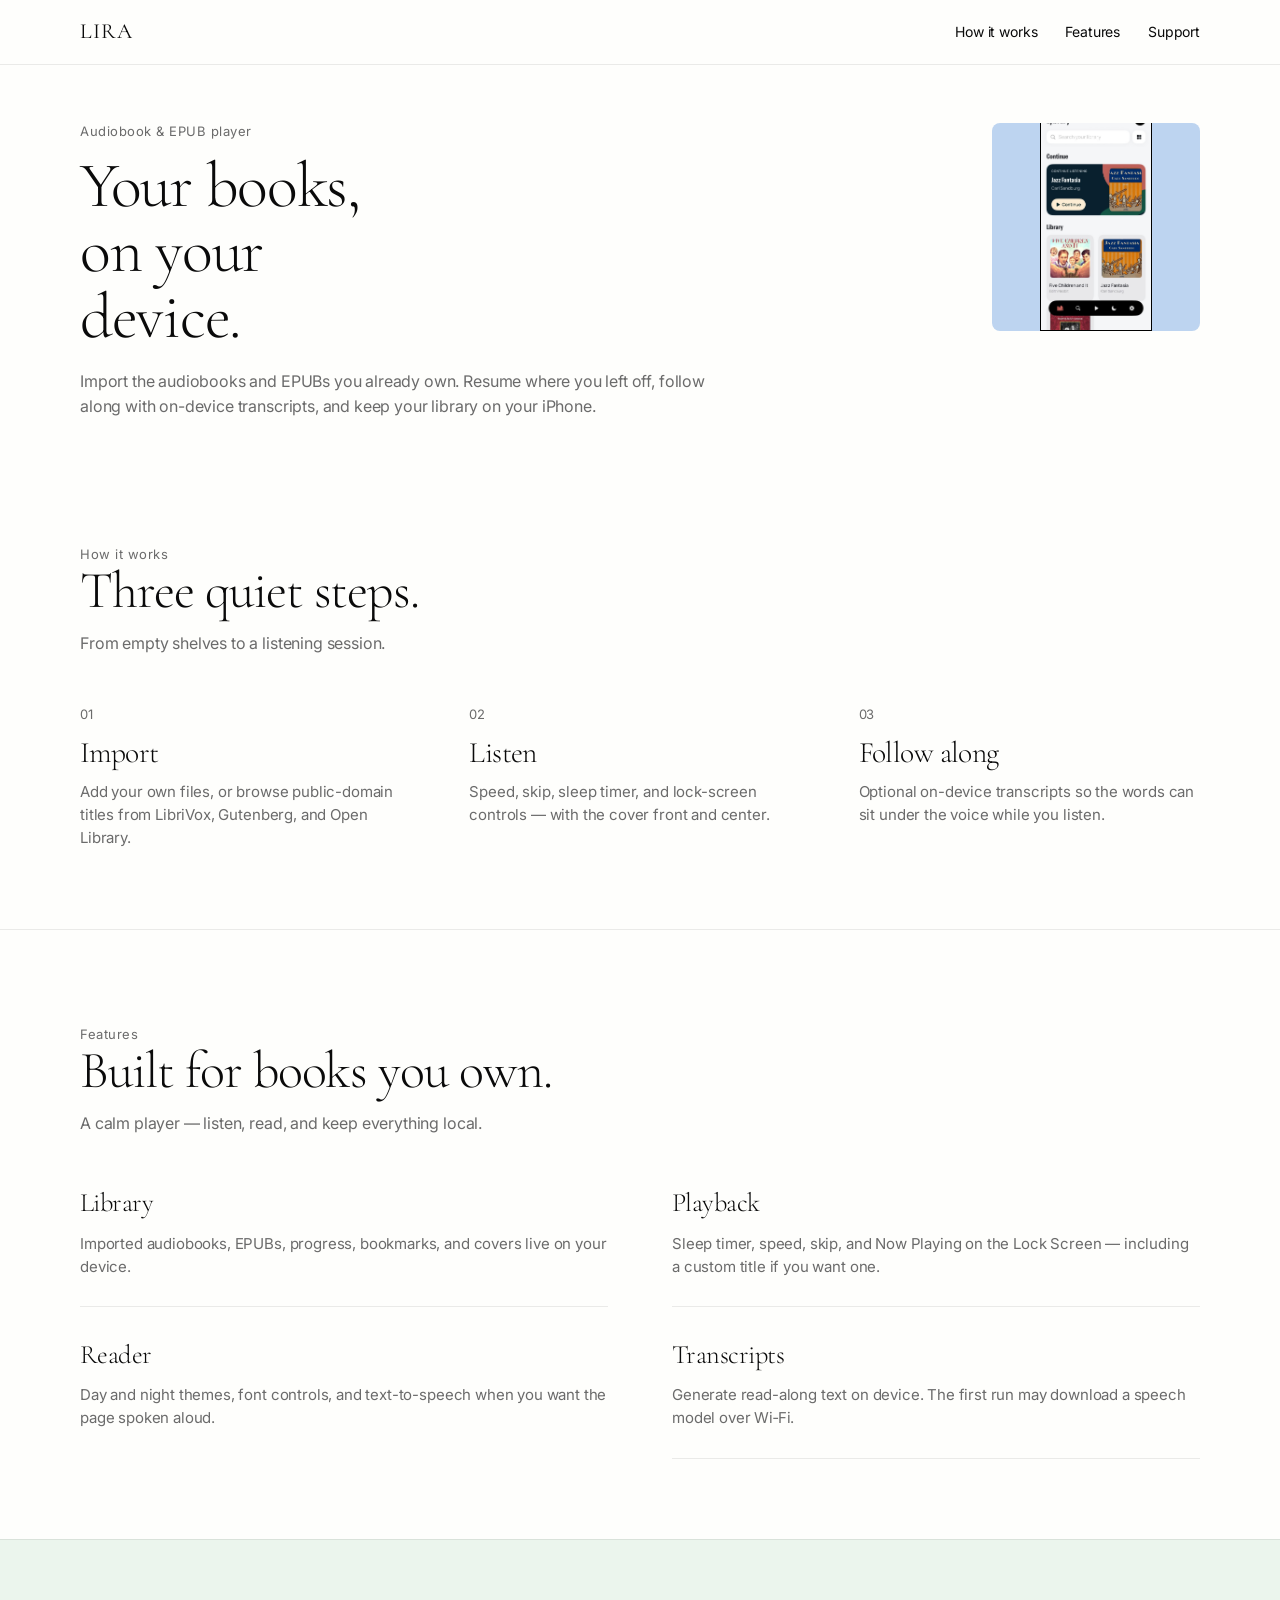
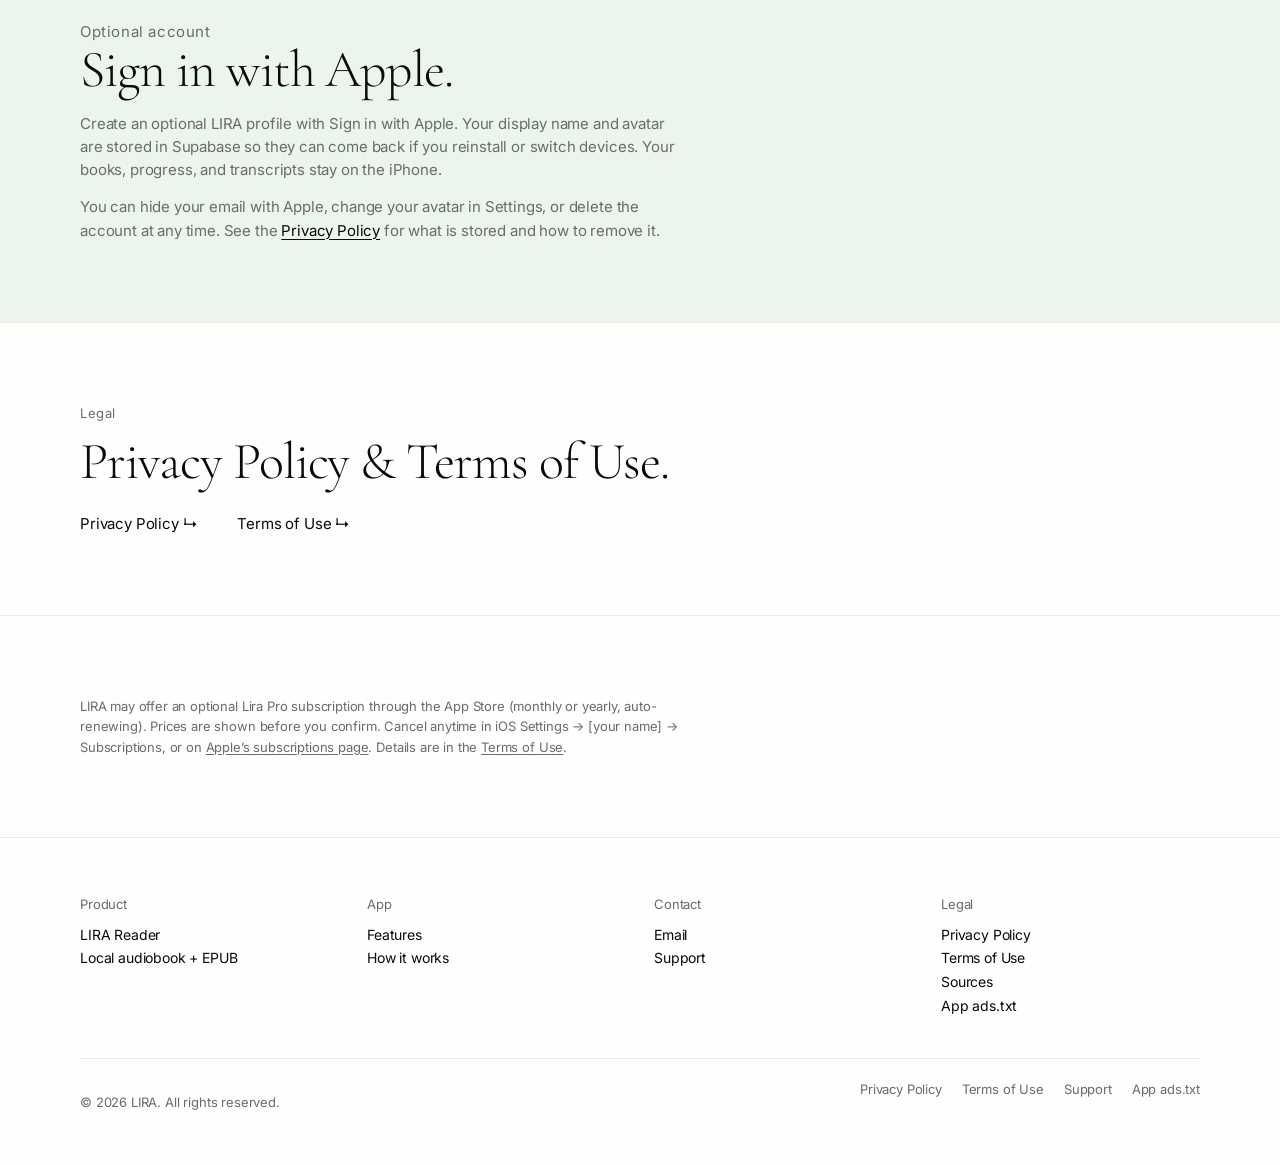
==== commit d7bb50a5: "Add slate blue square behind hero phone mockup. Restore the legora-style panel beside the headline w" ====
--- a/index.html
+++ b/index.html
@@ -37,16 +37,20 @@
   <main id="main">
     <section class="hero">
       <div class="shell hero__grid">
-        <div class="hero__copy">
-          <p class="eyebrow">Audiobook &amp; EPUB player</p>
-          <h1>Your books, on your device.</h1>
-          <p class="lede">Import the audiobooks and EPUBs you already own. Resume where you left off, follow along with on-device transcripts, and keep your library on your iPhone.</p>
+        <div class="hero__intro">
+          <div class="hero__copy">
+            <p class="eyebrow">Audiobook &amp; EPUB player</p>
+            <h1>Your books, on your device.</h1>
+          </div>
+          <figure class="hero__device" aria-label="LIRA library on iPhone">
+            <div class="hero__panel">
+              <div class="hero__phone">
+                <img src="assets/hero-library.jpg" alt="LIRA library with imported audiobooks and EPUBs">
+              </div>
+            </div>
+          </figure>
         </div>
-        <figure class="hero__device" aria-label="LIRA library on iPhone">
-          <div class="hero__phone">
-            <img src="assets/hero-library.jpg" alt="LIRA library with imported audiobooks and EPUBs">
-          </div>
-        </figure>
+        <p class="lede">Import the audiobooks and EPUBs you already own. Resume where you left off, follow along with on-device transcripts, and keep your library on your iPhone.</p>
       </div>
     </section>
 
--- a/css/site.css
+++ b/css/site.css
@@ -233,31 +233,32 @@
 }
 
 .hero__grid {
+  display: flex;
+  flex-direction: column;
+  gap: 1.25rem;
+}
+
+.hero__intro {
   display: grid;
-  gap: 2rem;
+  grid-template-columns: minmax(0, 1fr) auto;
+  gap: clamp(1rem, 3vw, 2rem);
   align-items: start;
-}
-
-@media (min-width: 860px) {
-  .hero__grid {
-    grid-template-columns: minmax(0, 1fr) auto;
-    gap: clamp(1.5rem, 4vw, 3rem);
-    align-items: center;
-  }
 }
 
 .hero__copy {
   max-width: 36rem;
+  min-width: 0;
 }
 
 .hero h1 {
-  font-size: clamp(3rem, 8vw, 5.25rem);
+  font-size: clamp(2.35rem, 7.5vw, 4.75rem);
   max-width: 11ch;
+  margin: 0;
 }
 
 .hero .lede {
-  margin: 1.25rem 0 0;
-  max-width: 34rem;
+  margin: 0;
+  max-width: 40rem;
   color: var(--smoke);
   font-size: 16px;
   line-height: 1.55;
@@ -265,24 +266,29 @@
 
 .hero__device {
   margin: 0;
-  justify-self: center;
-  width: min(52vw, 11.5rem);
-}
-
-@media (min-width: 860px) {
-  .hero__device {
-    justify-self: end;
-    width: 13.5rem;
-    margin-top: 0.35rem;
-  }
+  width: clamp(8.5rem, 30vw, 12.5rem);
+  flex-shrink: 0;
+}
+
+.hero__panel {
+  background: var(--slate);
+  border-radius: 8px;
+  aspect-ratio: 1;
+  display: grid;
+  align-items: end;
+  justify-items: center;
+  padding: clamp(0.85rem, 3vw, 1.35rem);
+  padding-bottom: 0;
+  overflow: hidden;
 }
 
 .hero__phone {
-  border: 1px solid rgba(10, 10, 10, 0.1);
+  width: 68%;
+  border: 1px solid rgba(10, 10, 10, 0.08);
   background: #000;
   overflow: hidden;
-  border-radius: 1.15rem;
-  box-shadow: 0 16px 40px rgba(10, 10, 10, 0.1);
+  border-radius: 8px 8px 0 0;
+  box-shadow: none;
 }
 
 .hero__phone img {
@@ -294,14 +300,18 @@
   background: #f5f6f7;
 }
 
-@media (max-width: 859px) {
-  .hero__grid {
-    gap: 1.75rem;
-  }
-
+@media (min-width: 900px) {
   .hero__device {
-    justify-self: start;
-    width: min(46vw, 10.5rem);
+    width: 13rem;
+    margin-top: 0.15rem;
+  }
+
+  .hero__panel {
+    padding: 1.35rem 1.35rem 0;
+  }
+
+  .hero h1 {
+    font-size: clamp(3rem, 5vw, 5rem);
   }
 }
 
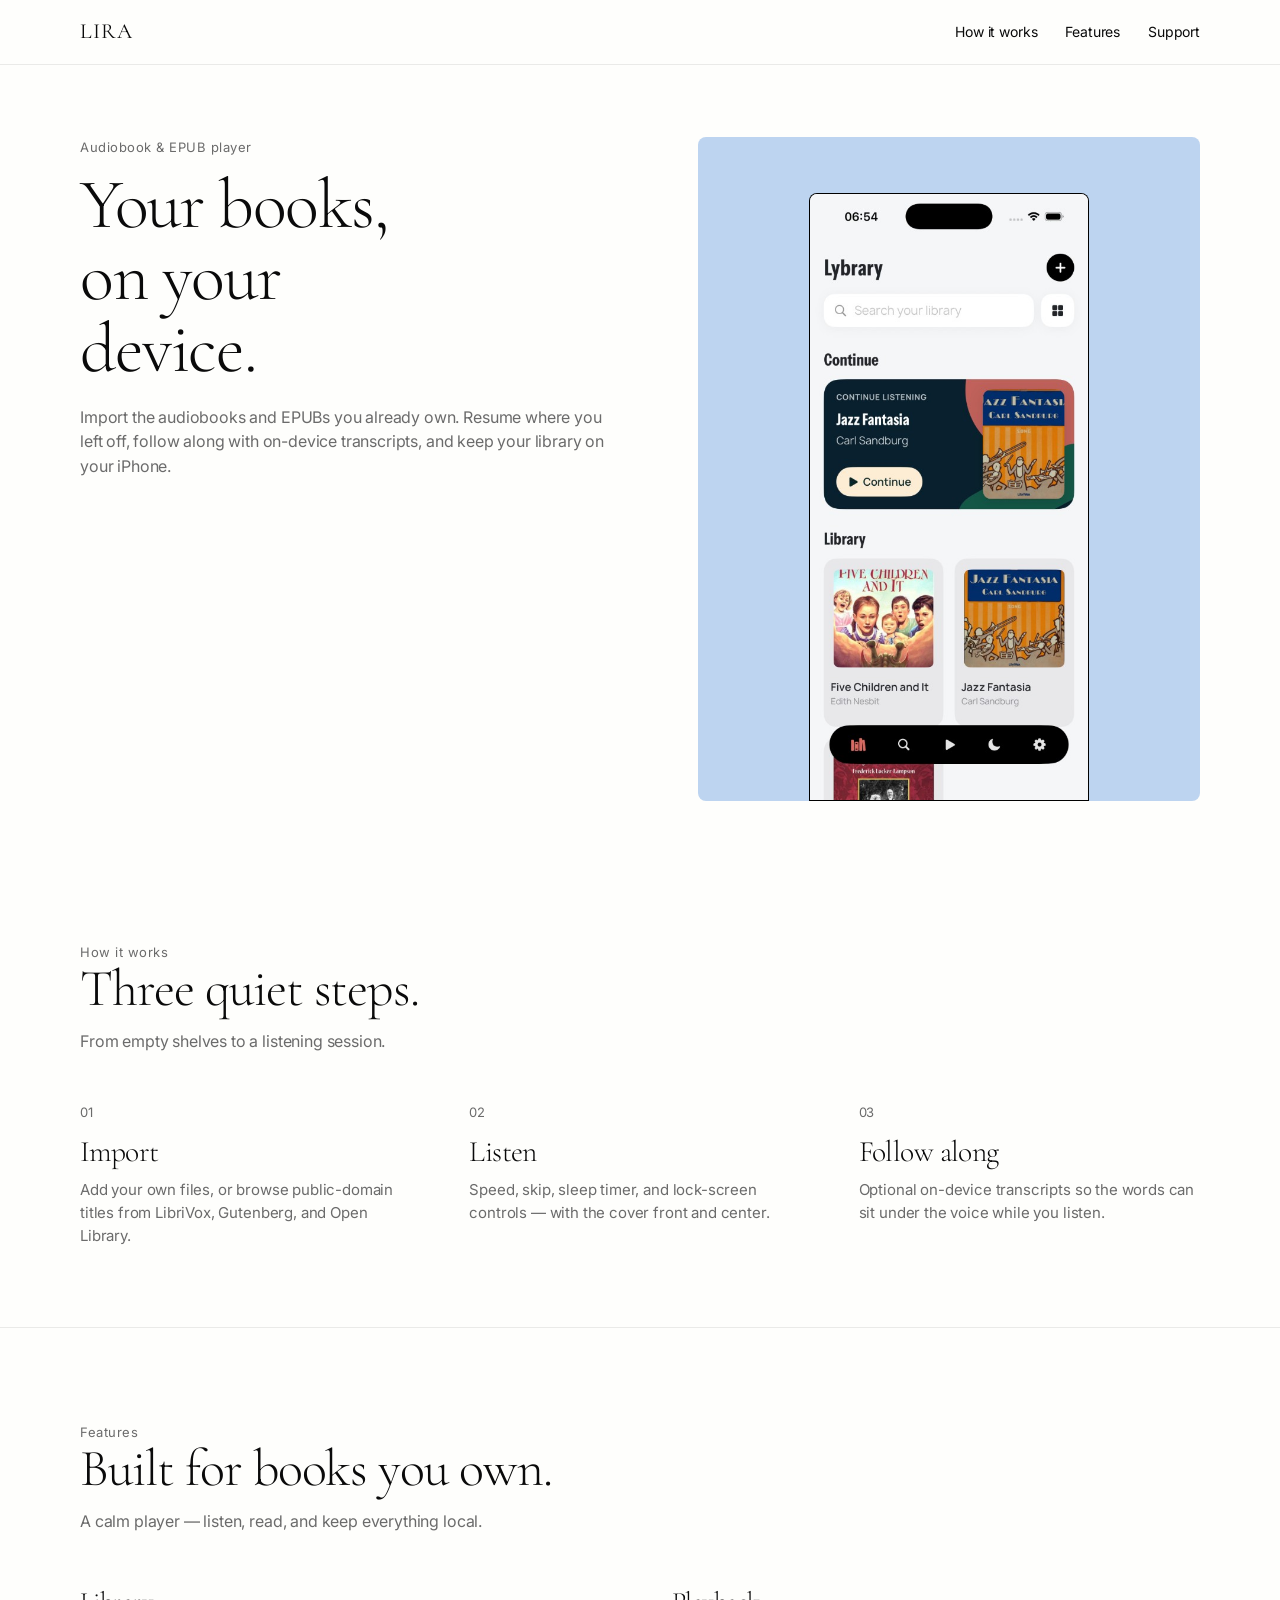
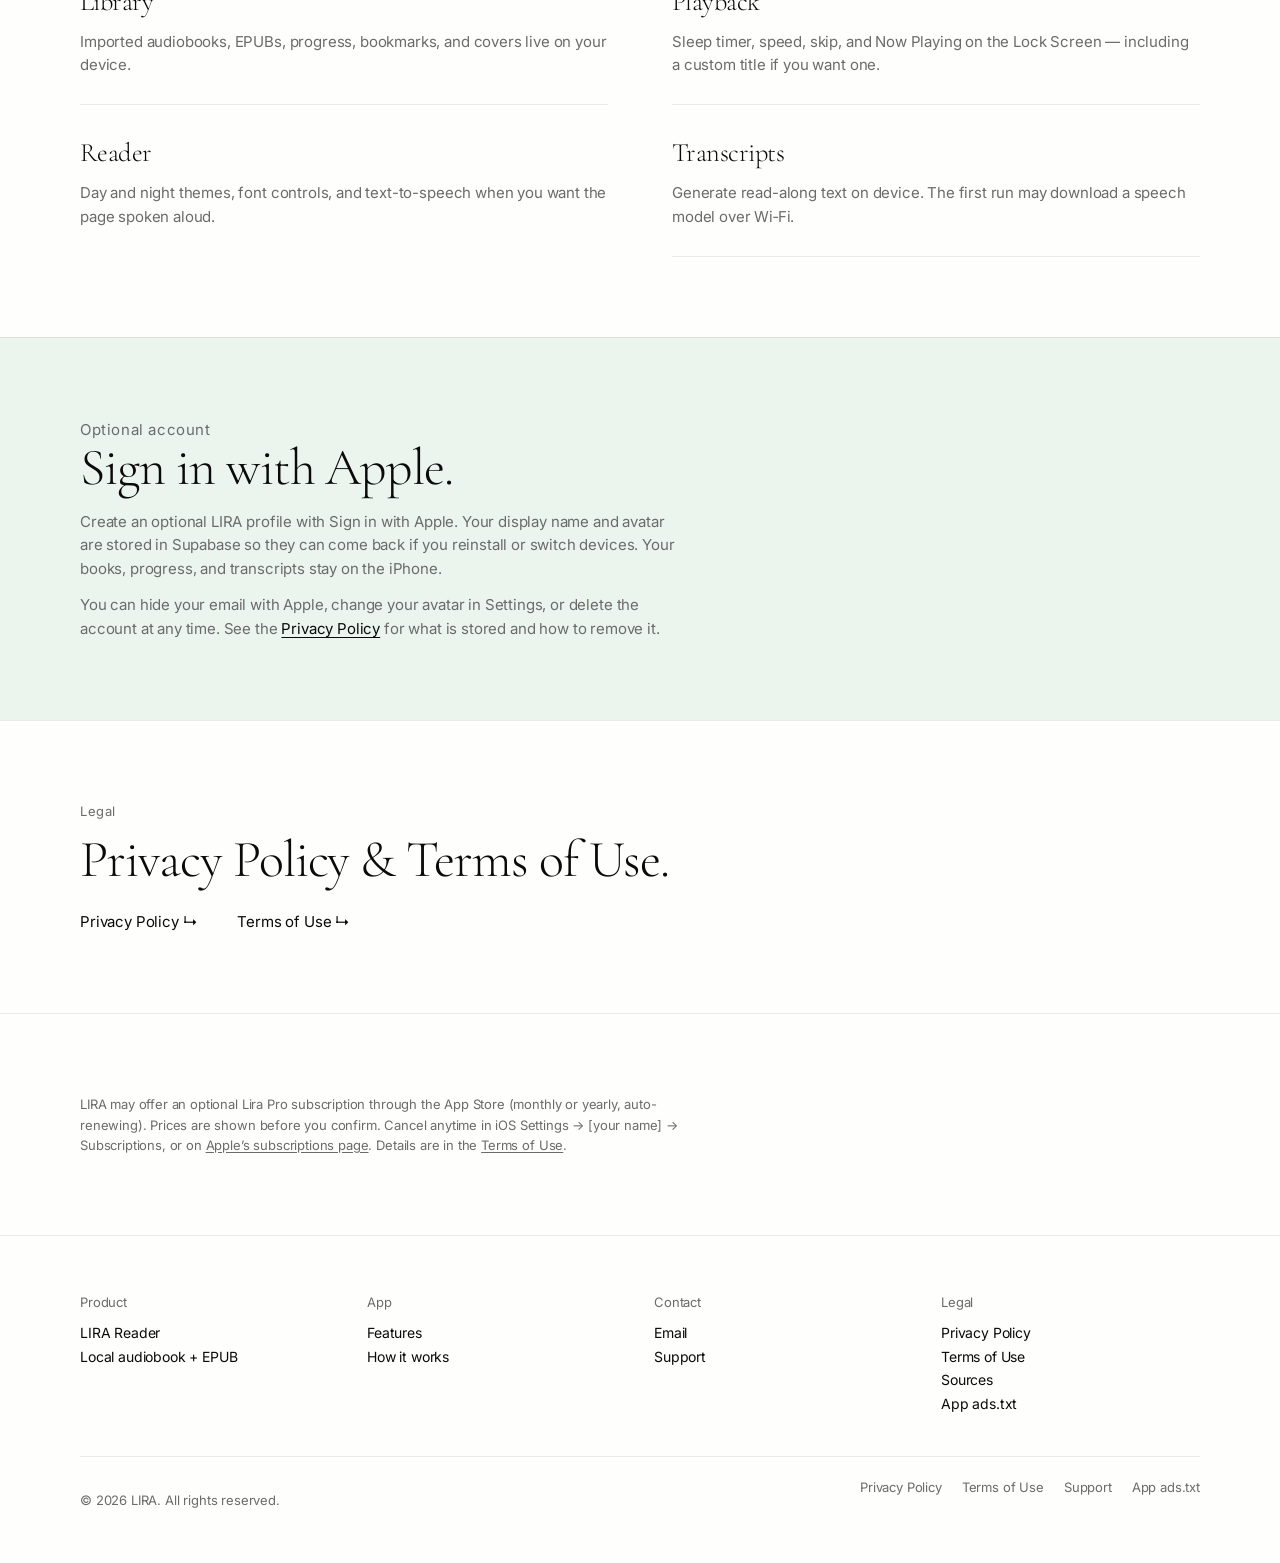
==== commit c4b6b509: "Restore large slate hero panel beside copy. Use the original two-column layout with a tall blue pane" ====
--- a/index.html
+++ b/index.html
@@ -37,20 +37,18 @@
   <main id="main">
     <section class="hero">
       <div class="shell hero__grid">
-        <div class="hero__intro">
-          <div class="hero__copy">
-            <p class="eyebrow">Audiobook &amp; EPUB player</p>
-            <h1>Your books, on your device.</h1>
+        <div class="hero__copy">
+          <p class="eyebrow">Audiobook &amp; EPUB player</p>
+          <h1>Your books, on your device.</h1>
+          <p class="lede">Import the audiobooks and EPUBs you already own. Resume where you left off, follow along with on-device transcripts, and keep your library on your iPhone.</p>
+        </div>
+        <figure class="hero__device" aria-label="LIRA library on iPhone">
+          <div class="hero__panel">
+            <div class="hero__phone">
+              <img src="assets/hero-library.jpg" alt="LIRA library with imported audiobooks and EPUBs">
+            </div>
           </div>
-          <figure class="hero__device" aria-label="LIRA library on iPhone">
-            <div class="hero__panel">
-              <div class="hero__phone">
-                <img src="assets/hero-library.jpg" alt="LIRA library with imported audiobooks and EPUBs">
-              </div>
-            </div>
-          </figure>
-        </div>
-        <p class="lede">Import the audiobooks and EPUBs you already own. Resume where you left off, follow along with on-device transcripts, and keep your library on your iPhone.</p>
+        </figure>
       </div>
     </section>
 
--- a/css/site.css
+++ b/css/site.css
@@ -233,16 +233,17 @@
 }
 
 .hero__grid {
-  display: flex;
-  flex-direction: column;
-  gap: 1.25rem;
-}
-
-.hero__intro {
   display: grid;
-  grid-template-columns: minmax(0, 1fr) auto;
-  gap: clamp(1rem, 3vw, 2rem);
-  align-items: start;
+  gap: 2.5rem;
+  align-items: stretch;
+}
+
+@media (min-width: 860px) {
+  .hero__grid {
+    grid-template-columns: minmax(0, 1.05fr) minmax(300px, 0.95fr);
+    gap: clamp(2rem, 5vw, 4rem);
+    align-items: stretch;
+  }
 }
 
 .hero__copy {
@@ -251,14 +252,14 @@
 }
 
 .hero h1 {
-  font-size: clamp(2.35rem, 7.5vw, 4.75rem);
+  font-size: clamp(2.75rem, 8vw, 5.25rem);
   max-width: 11ch;
   margin: 0;
 }
 
 .hero .lede {
-  margin: 0;
-  max-width: 40rem;
+  margin: 1.25rem 0 0;
+  max-width: 34rem;
   color: var(--smoke);
   font-size: 16px;
   line-height: 1.55;
@@ -266,24 +267,24 @@
 
 .hero__device {
   margin: 0;
-  width: clamp(8.5rem, 30vw, 12.5rem);
-  flex-shrink: 0;
+  width: 100%;
+  min-height: 0;
 }
 
 .hero__panel {
   background: var(--slate);
   border-radius: 8px;
-  aspect-ratio: 1;
-  display: grid;
-  align-items: end;
-  justify-items: center;
-  padding: clamp(0.85rem, 3vw, 1.35rem);
-  padding-bottom: 0;
+  min-height: clamp(20rem, 52vw, 28rem);
+  height: 100%;
+  display: flex;
+  align-items: flex-end;
+  justify-content: center;
+  padding: clamp(2rem, 5vw, 3.5rem) clamp(1.5rem, 4vw, 3rem) 0;
   overflow: hidden;
 }
 
 .hero__phone {
-  width: 68%;
+  width: min(100%, 280px);
   border: 1px solid rgba(10, 10, 10, 0.08);
   background: #000;
   overflow: hidden;
@@ -300,18 +301,13 @@
   background: #f5f6f7;
 }
 
-@media (min-width: 900px) {
-  .hero__device {
-    width: 13rem;
-    margin-top: 0.15rem;
-  }
-
-  .hero__panel {
-    padding: 1.35rem 1.35rem 0;
+@media (min-width: 860px) {
+  .hero {
+    padding: 4.5rem 0 3rem;
   }
 
   .hero h1 {
-    font-size: clamp(3rem, 5vw, 5rem);
+    font-size: clamp(3rem, 5.5vw, 5.25rem);
   }
 }
 
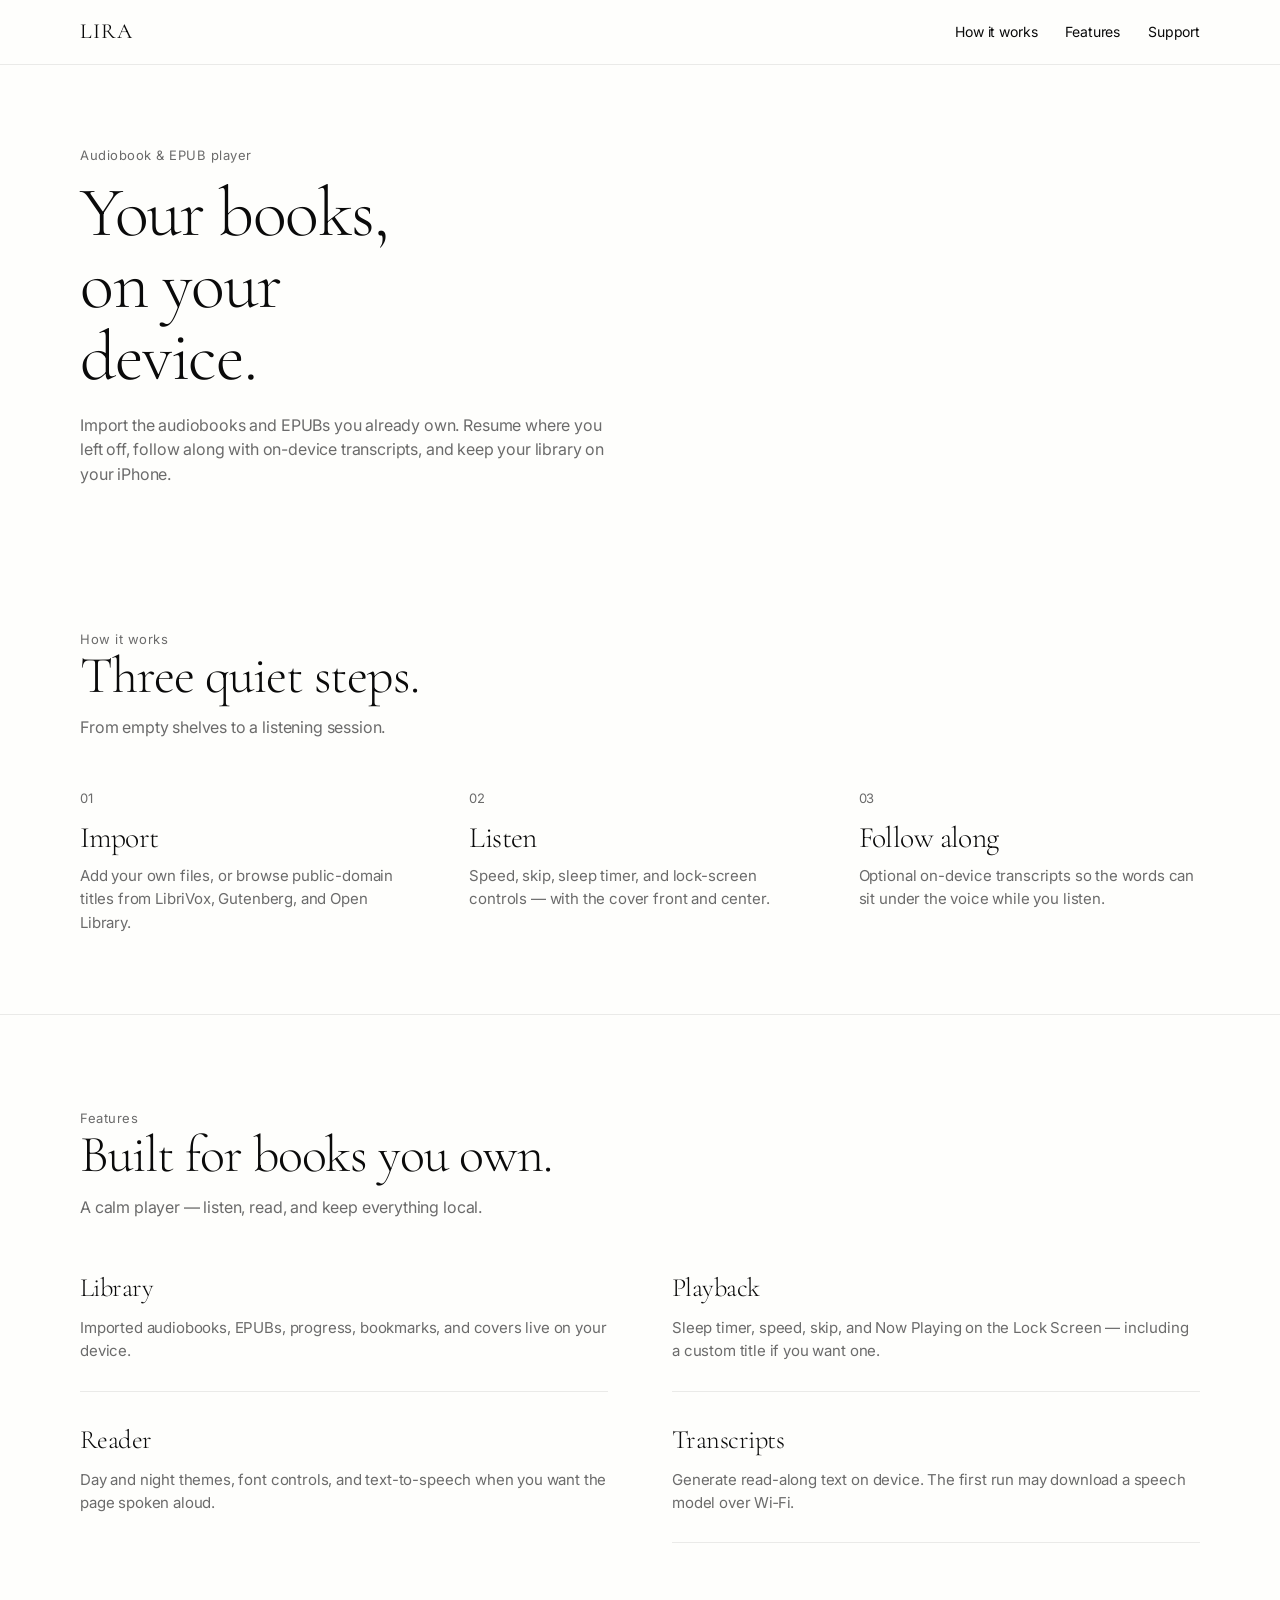
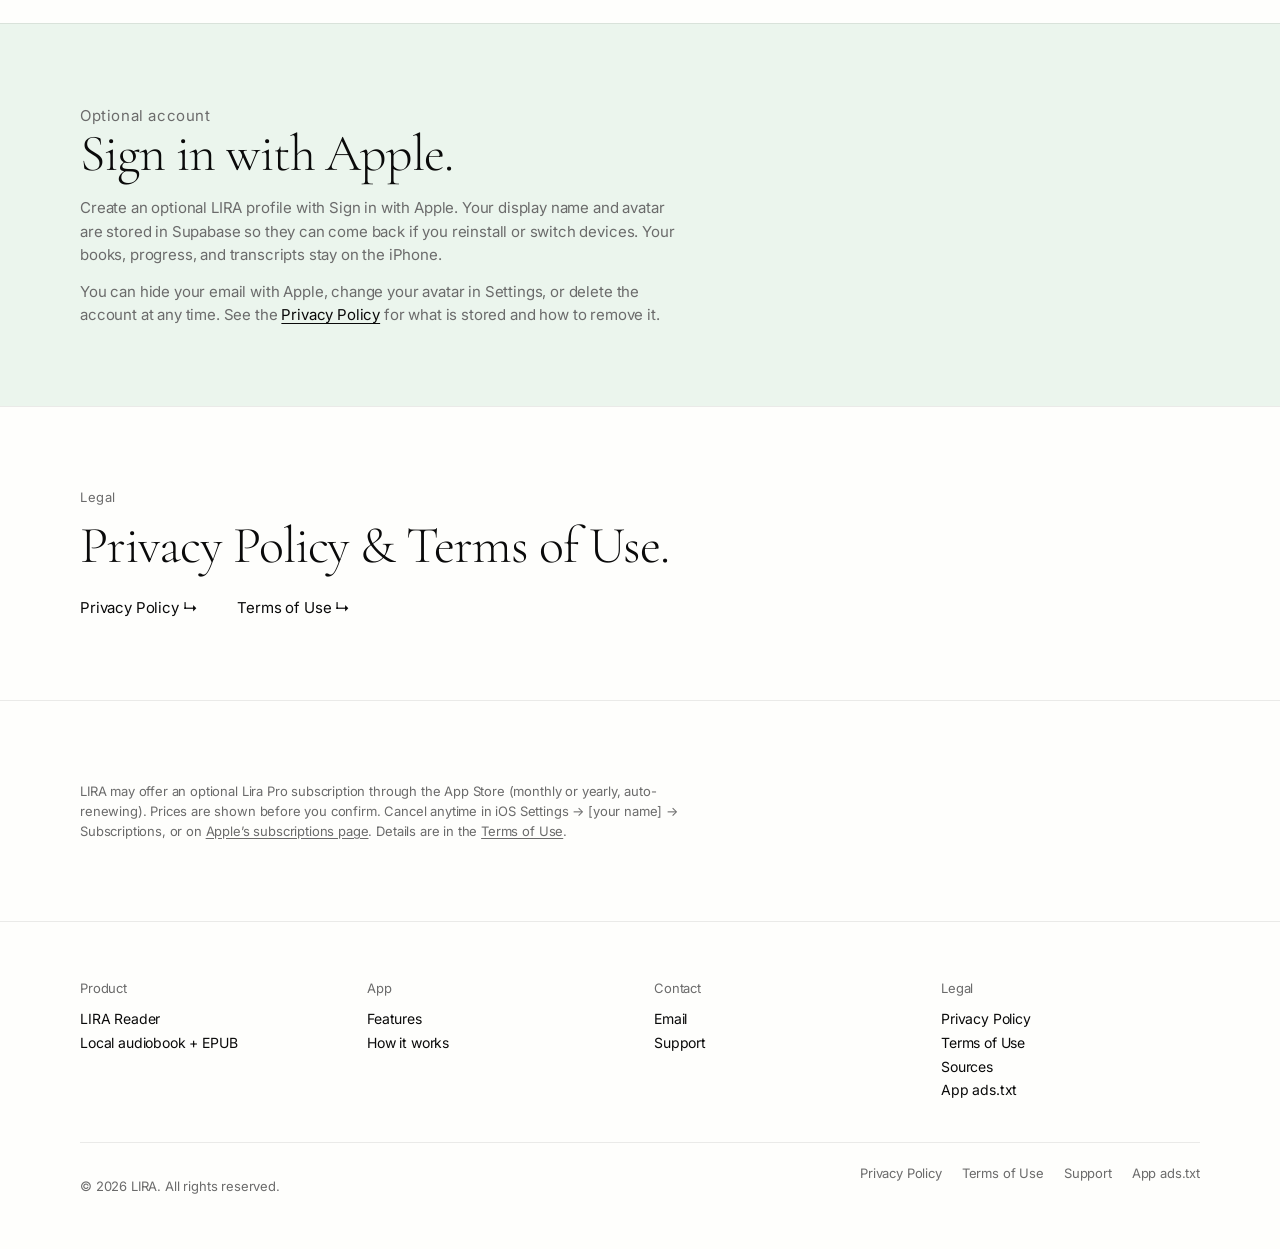
==== commit 7cce9ea6: "Remove hero phone mockup; keep typography-only hero. Drop the slate panel and screenshot so the head" ====
--- a/index.html
+++ b/index.html
@@ -36,19 +36,10 @@
 
   <main id="main">
     <section class="hero">
-      <div class="shell hero__grid">
-        <div class="hero__copy">
-          <p class="eyebrow">Audiobook &amp; EPUB player</p>
-          <h1>Your books, on your device.</h1>
-          <p class="lede">Import the audiobooks and EPUBs you already own. Resume where you left off, follow along with on-device transcripts, and keep your library on your iPhone.</p>
-        </div>
-        <figure class="hero__device" aria-label="LIRA library on iPhone">
-          <div class="hero__panel">
-            <div class="hero__phone">
-              <img src="assets/hero-library.jpg" alt="LIRA library with imported audiobooks and EPUBs">
-            </div>
-          </div>
-        </figure>
+      <div class="shell">
+        <p class="eyebrow">Audiobook &amp; EPUB player</p>
+        <h1>Your books, on your device.</h1>
+        <p class="lede">Import the audiobooks and EPUBs you already own. Resume where you left off, follow along with on-device transcripts, and keep your library on your iPhone.</p>
       </div>
     </section>
 
--- a/css/site.css
+++ b/css/site.css
@@ -229,32 +229,12 @@
 
 /* Hero */
 .hero {
-  padding: 3.5rem 0 2rem;
-}
-
-.hero__grid {
-  display: grid;
-  gap: 2.5rem;
-  align-items: stretch;
-}
-
-@media (min-width: 860px) {
-  .hero__grid {
-    grid-template-columns: minmax(0, 1.05fr) minmax(300px, 0.95fr);
-    gap: clamp(2rem, 5vw, 4rem);
-    align-items: stretch;
-  }
-}
-
-.hero__copy {
-  max-width: 36rem;
-  min-width: 0;
+  padding: 4.5rem 0 2rem;
 }
 
 .hero h1 {
   font-size: clamp(2.75rem, 8vw, 5.25rem);
   max-width: 11ch;
-  margin: 0;
 }
 
 .hero .lede {
@@ -265,45 +245,9 @@
   line-height: 1.55;
 }
 
-.hero__device {
-  margin: 0;
-  width: 100%;
-  min-height: 0;
-}
-
-.hero__panel {
-  background: var(--slate);
-  border-radius: 8px;
-  min-height: clamp(20rem, 52vw, 28rem);
-  height: 100%;
-  display: flex;
-  align-items: flex-end;
-  justify-content: center;
-  padding: clamp(2rem, 5vw, 3.5rem) clamp(1.5rem, 4vw, 3rem) 0;
-  overflow: hidden;
-}
-
-.hero__phone {
-  width: min(100%, 280px);
-  border: 1px solid rgba(10, 10, 10, 0.08);
-  background: #000;
-  overflow: hidden;
-  border-radius: 8px 8px 0 0;
-  box-shadow: none;
-}
-
-.hero__phone img {
-  display: block;
-  width: 100%;
-  aspect-ratio: 470 / 1024;
-  object-fit: cover;
-  object-position: top center;
-  background: #f5f6f7;
-}
-
 @media (min-width: 860px) {
   .hero {
-    padding: 4.5rem 0 3rem;
+    padding: 5rem 0 3rem;
   }
 
   .hero h1 {
